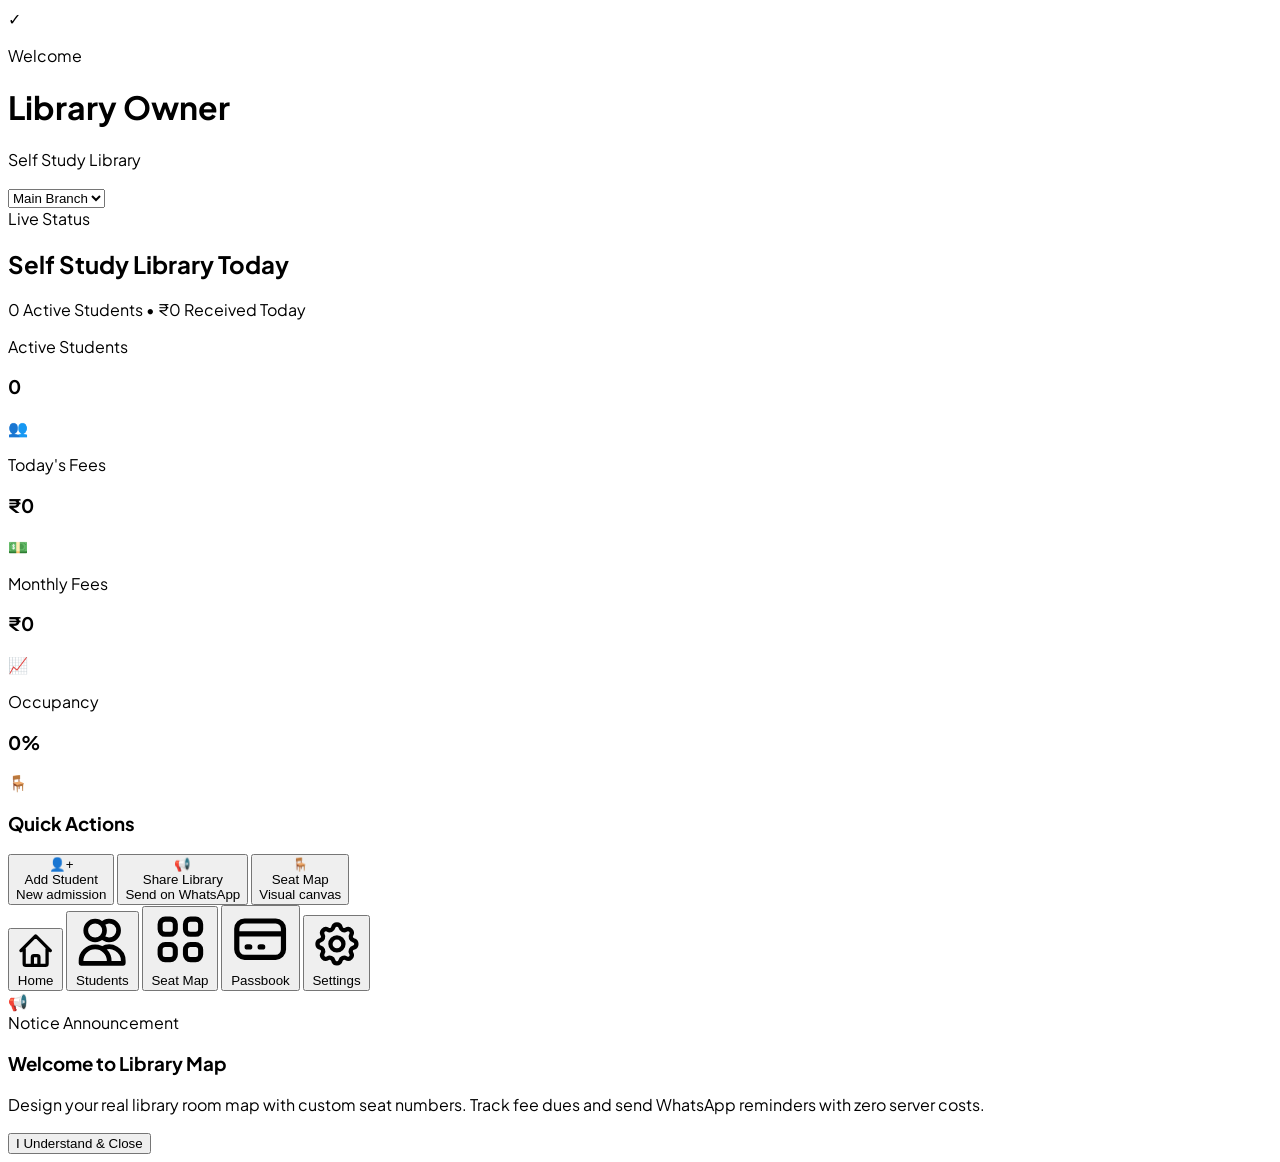
==== index.html @ bf0eb0e3 "Add files via upload" ====
<!DOCTYPE html>
<html lang="en">
<head>
  <meta charset="UTF-8">
  <meta name="viewport" content="width=device-width, initial-scale=1.0, viewport-fit=cover">
  <title>Library Map — Self Study Library &amp; Seat Management</title>
  <meta name="description" content="Study Library seat map, student admissions, fees passbook, and WhatsApp reminders.">
  <!-- Compiled Tailwind CSS (same classes as before, no CDN needed) -->
  <link rel="stylesheet" href="css/app.css">
  <!-- Google Fonts (cached by the service worker after the first online visit) -->
  <link rel="preconnect" href="https://fonts.googleapis.com">
  <link rel="preconnect" href="https://fonts.gstatic.com" crossorigin>
  <link href="https://fonts.googleapis.com/css2?family=Plus+Jakarta+Sans:wght@400;500;600;700;800;900&display=swap" rel="stylesheet">
  <style>
    body {
      font-family: 'Plus Jakarta Sans', -apple-system, BlinkMacSystemFont, sans-serif;
      -webkit-tap-highlight-color: transparent;
      user-select: none;
      touch-action: manipulation;
    }
    input, textarea { user-select: text; -webkit-user-select: text; }
    .no-scrollbar::-webkit-scrollbar { display: none; }
    .no-scrollbar { -ms-overflow-style: none; scrollbar-width: none; }
    @media print {
      body > *:not(#printable-passbook) { display: none !important; }
      #printable-passbook, #printable-passbook.hidden { display: block !important; }
    }
  </style>
  <link rel="manifest" href="manifest.json">
  <meta name="theme-color" content="#047857">
  <link rel="icon" type="image/png" href="icons/icon-192.png">
  <link rel="apple-touch-icon" href="icons/icon-192.png">
</head>
<body class="bg-slate-100 text-slate-900 antialiased min-h-screen">

  <!-- Main Mobile App Shell -->
  <div class="max-w-md mx-auto bg-slate-50 min-h-screen shadow-2xl flex flex-col relative pb-20">

    <!-- Toast Notification -->
    <div id="toast" class="fixed top-4 left-1/2 -translate-x-1/2 z-50 w-11/12 max-w-sm hidden transition-all">
      <div class="bg-slate-900 text-white px-4 py-3 rounded-2xl shadow-xl flex items-center gap-3 border border-slate-700">
        <span class="text-emerald-400 font-bold text-base">✓</span>
        <p id="toast-text" class="text-xs font-bold leading-tight"></p>
      </div>
    </div>

    <!-- App Header (Dynamic Owner Name, Branch Selector) -->
    <header class="sticky top-0 z-30 bg-slate-50/95 backdrop-blur-md px-4 pt-3 pb-2.5 border-b border-slate-200">
      <div class="flex items-center justify-between">
        <div>
          <span class="text-[10px] font-bold text-slate-400 uppercase tracking-wider" id="header-greeting">Welcome</span>
          <h1 class="text-xl font-black text-slate-900 leading-tight" id="header-owner-name">Library Owner</h1>
          <p class="text-[11px] font-semibold text-emerald-700" id="header-library-name">Study Library</p>
        </div>
        <div class="flex items-center gap-2">
          <!-- Branch Switcher -->
          <select id="branch-select" onchange="switchBranch(this.value)" class="text-xs font-bold text-slate-800 bg-white px-3 py-1.5 rounded-xl border border-slate-300 shadow-xs focus:outline-none">
          </select>
        </div>
      </div>
    </header>

    <!-- Main Dynamic Views Container -->
    <main id="app-content" class="flex-1 px-4 pt-3 space-y-4">
      <!-- Views injected: Home (with Analytics), Students, Seats (Interactive Room Canvas), Payments (Passbook), Settings -->
    </main>

    <!-- Bottom Navigation Bar (5 Tabs) -->
    <nav class="fixed bottom-0 left-0 right-0 z-40 bg-white/95 backdrop-blur-md border-t border-slate-200 px-2 py-1 shadow-lg">
      <div class="max-w-md mx-auto grid grid-cols-5 items-center text-center">
        <!-- Home -->
        <button onclick="navigateTab('home')" id="nav-home" class="nav-btn py-1.5 flex flex-col items-center text-emerald-700 font-bold">
          <svg class="w-5 h-5 mb-0.5" fill="none" stroke="currentColor" viewBox="0 0 24 24"><path stroke-linecap="round" stroke-linejoin="round" stroke-width="2" d="M3 12l2-2m0 0l7-7 7 7M5 10v10a1 1 0 001 1h3m10-11l2 2m-2-2v10a1 1 0 01-1 1h-3m-6 0a1 1 0 001-1v-4a1 1 0 011-1h2a1 1 0 011 1v4a1 1 0 001 1m-6 0h6"/></svg>
          <span class="text-[10px]">Home</span>
        </button>

        <!-- Students -->
        <button onclick="navigateTab('students')" id="nav-students" class="nav-btn py-1.5 flex flex-col items-center text-slate-500 font-medium">
          <svg class="w-5 h-5 mb-0.5" fill="none" stroke="currentColor" viewBox="0 0 24 24"><path stroke-linecap="round" stroke-linejoin="round" stroke-width="2" d="M12 4.354a4 4 0 110 5.292M15 21H3v-1a6 6 0 0112 0v1zm0 0h6v-1a6 6 0 00-9-5.197M13 7a4 4 0 11-8 0 4 4 0 018 0z"/></svg>
          <span class="text-[10px]">Students</span>
        </button>

        <!-- Seats Map -->
        <button onclick="navigateTab('seats')" id="nav-seats" class="nav-btn py-1.5 flex flex-col items-center text-slate-500 font-medium">
          <svg class="w-5 h-5 mb-0.5" fill="none" stroke="currentColor" viewBox="0 0 24 24"><path stroke-linecap="round" stroke-linejoin="round" stroke-width="2" d="M4 6a2 2 0 012-2h2a2 2 0 012 2v2a2 2 0 01-2 2H6a2 2 0 01-2-2V6zM14 6a2 2 0 012-2h2a2 2 0 012 2v2a2 2 0 01-2 2h-2a2 2 0 01-2-2V6zM4 16a2 2 0 012-2h2a2 2 0 012 2v2a2 2 0 01-2 2H6a2 2 0 01-2-2v-2zM14 16a2 2 0 012-2h2a2 2 0 012 2v2a2 2 0 01-2 2h-2a2 2 0 01-2-2v-2z"/></svg>
          <span class="text-[10px]">Seat Map</span>
        </button>

        <!-- Payments (Passbook) -->
        <button onclick="navigateTab('payments')" id="nav-payments" class="nav-btn py-1.5 flex flex-col items-center text-slate-500 font-medium">
          <svg class="w-5 h-5 mb-0.5" fill="none" stroke="currentColor" viewBox="0 0 24 24"><path stroke-linecap="round" stroke-linejoin="round" stroke-width="2" d="M3 10h18M7 15h1m4 0h1m-7 4h12a3 3 0 003-3V8a3 3 0 00-3-3H6a3 3 0 00-3 3v8a3 3 0 003 3z"/></svg>
          <span class="text-[10px]">Passbook</span>
        </button>

        <!-- Settings -->
        <button onclick="navigateTab('settings')" id="nav-settings" class="nav-btn py-1.5 flex flex-col items-center text-slate-500 font-medium">
          <svg class="w-5 h-5 mb-0.5" fill="none" stroke="currentColor" viewBox="0 0 24 24"><path stroke-linecap="round" stroke-linejoin="round" stroke-width="2" d="M10.325 4.317c.426-1.756 2.924-1.756 3.35 0a1.724 1.724 0 002.573 1.066c1.543-.94 3.31.826 2.37 2.37a1.724 1.724 0 001.065 2.572c1.756.426 1.756 2.924 0 3.35a1.724 1.724 0 00-1.066 2.573c.94 1.543-.826 3.31-2.37 2.37a1.724 1.724 0 00-2.572 1.065c-.426 1.756-2.924 1.756-3.35 0a1.724 1.724 0 00-2.573-1.066c-1.543.94-3.31-.826-2.37-2.37a1.724 1.724 0 00-1.065-2.572c-1.756-.426-1.756-2.924 0-3.35a1.724 1.724 0 001.066-2.573c-.94-1.543.826-3.31 2.37-2.37.996.608 2.296.07 2.572-1.065z"/><path stroke-linecap="round" stroke-linejoin="round" stroke-width="2" d="M15 12a3 3 0 11-6 0 3 3 0 016 0z"/></svg>
          <span class="text-[10px]">Settings</span>
        </button>
      </div>
    </nav>

    <!-- Modals Container -->
    <div id="modal-container"></div>
  </div>

  <!-- Hidden Print Container (passbook / receipt) -->
  <div id="printable-passbook" class="hidden p-6 bg-white"></div>

  <!-- Complete Javascript Application Engine -->
  <script>
    const STORAGE_KEY = 'library_map_data_v2';
    // Broadcast notice file. Only the admin (you) edits notice.json on GitHub; owners cannot edit it.
    const NOTICE_URL = 'notice.json';
    const NOTICE_SEEN_KEY = 'library_map_notice_seen';

    let currentTab = 'home';
    let seatShiftFilter = 'all';
    let isMapEditMode = false; // Map Edit vs Locked Map
    let activeDragSeat = null;
    let dragStartPos = null;
    let didMoveDrag = false;
    let paymentSortOrder = 'latest';
    let currentNoticeId = '';
    let lastReceipt = null;
    let lastCollect = { id: null, t: 0 };
    let storageWarned = false;
    let exitArmed = false;

    // ==========================================
    // Small helpers
    // ==========================================
    // Escape any user-entered text before it goes into HTML (prevents code injection)
    function esc(v) {
      return String(v == null ? '' : v)
        .replace(/&/g, '&amp;').replace(/</g, '&lt;').replace(/>/g, '&gt;')
        .replace(/"/g, '&quot;').replace(/'/g, '&#39;');
    }

    // Keep ids safe to use inside onclick="...('id')" handlers
    function cleanId(v, fallback) {
      const s = String(v == null ? '' : v).replace(/[^A-Za-z0-9_-]/g, '').slice(0, 60);
      return s || fallback;
    }

    function pad2(n) { return String(n).padStart(2, '0'); }
    function isDateStr(s) { return typeof s === 'string' && /^\d{4}-\d{2}-\d{2}$/.test(s); }
    function money(n) { return Number(n || 0).toLocaleString('en-IN'); }

    function getTodayString() {
      const d = new Date();
      return `${d.getFullYear()}-${pad2(d.getMonth() + 1)}-${pad2(d.getDate())}`;
    }

    // +1 month. Never overflows into the next month (31 Jan -> 28 Feb) and keeps the original day (anchorDay) for later months.
    function addOneMonth(dateStr, anchorDay) {
      if (!isDateStr(dateStr)) dateStr = getTodayString();
      const [y, m, d] = dateStr.split('-').map(Number);
      const day = anchorDay > 0 ? anchorDay : d;
      const lastDay = new Date(y, m + 1, 0).getDate(); // last day of the NEXT month (m is 1-based)
      const dt = new Date(y, m, Math.min(day, lastDay));
      return `${dt.getFullYear()}-${pad2(dt.getMonth() + 1)}-${pad2(dt.getDate())}`;
    }

    function getDaysRemaining(dueDateStr) {
      if (!isDateStr(dueDateStr)) return 0;
      const today = new Date(); today.setHours(0, 0, 0, 0);
      const [y, m, d] = dueDateStr.split('-').map(Number);
      const due = new Date(y, m - 1, d); due.setHours(0, 0, 0, 0);
      return Math.round((due.getTime() - today.getTime()) / (1000 * 60 * 60 * 24));
    }

    function getStudentStatus(student) {
      const days = getDaysRemaining(student.nextDueDate);
      if (days < 0) return 'overdue';
      if (days <= 3) return 'due_soon';
      return 'paid';
    }

    // 10-digit Indian mobile number or null (accepts +91, 91, 0 prefixes and spaces)
    function normalizePhone(p) {
      let d = String(p || '').replace(/\D/g, '');
      if (d.length === 12 && d.startsWith('91')) d = d.slice(2);
      else if (d.length === 11 && d.startsWith('0')) d = d.slice(1);
      return d.length === 10 ? d : null;
    }

    // Number format for wa.me links
    function waPhone(p) {
      const n = normalizePhone(p);
      if (n) return '91' + n;
      return String(p || '').replace(/\D/g, '');
    }

    function waLink(phone, msg) {
      const ph = waPhone(phone);
      return `https://wa.me/${ph}?text=${encodeURIComponent(msg)}`;
    }

    const DEFAULT_SHIFTS = [
      { id: 'full_day', name: 'Full Day (24 Hr)', startTime: '06:00 AM', endTime: '06:00 AM', defaultFee: 1200 },
      { id: 'morning', name: 'Morning Shift', startTime: '06:00 AM', endTime: '02:00 PM', defaultFee: 800 },
      { id: 'afternoon', name: 'Afternoon Shift', startTime: '02:00 PM', endTime: '06:00 PM', defaultFee: 600 },
      { id: 'evening', name: 'Evening Shift', startTime: '06:00 PM', endTime: '11:00 PM', defaultFee: 750 },
      { id: 'night', name: 'Night Shift', startTime: '11:00 PM', endTime: '06:00 AM', defaultFee: 900 }
    ];

    function shiftKnown(shiftId) {
      return (state.shifts || []).some(s => s.id === shiftId);
    }

    function getShiftDisplayText(shiftId) {
      const found = (state.shifts || []).find(s => s.id === shiftId);
      if (!found) return '(Deleted shift)';
      return `${found.name} (${found.startTime} - ${found.endTime})`;
    }

    function getShiftShortText(shiftId) {
      const found = (state.shifts || []).find(s => s.id === shiftId);
      if (!found) return '(Deleted shift)';
      return found.name;
    }

    // ==========================================
    // Seats data
    // ==========================================
    function generateSeats(branchId, total) {
      const list = [];
      const rows = Math.ceil(total / 6);
      const step = rows > 1 ? Math.min(19, 70 / (rows - 1)) : 0;
      for (let i = 1; i <= total; i++) {
        const r = Math.floor((i - 1) / 6), c = (i - 1) % 6;
        list.push({
          id: `seat_${branchId}_${i}`,
          branchId,
          seatNumber: i,
          label: `S-${i < 10 ? '0' + i : i}`,
          x: Math.round(12 + c * 15.5),
          y: Math.round(18 + r * step),
          isAisle: false
        });
      }
      return list;
    }

    // Seats of a branch. Auto-generated only once per branch (so "Clear All" really stays cleared).
    function getBranchSeats(branchId) {
      if (!state.seats) state.seats = [];
      const branch = state.branches.find(b => b.id === branchId) || state.branches[0];
      let list = state.seats.filter(s => s.branchId === branchId);
      if (!list.length && !branch.seatsInit) {
        list = generateSeats(branchId, branch.totalSeats || 24);
        state.seats = [...state.seats, ...list];
        branch.seatsInit = true;
        saveData();
      } else if (!branch.seatsInit) {
        branch.seatsInit = true;
      }
      list.forEach((s, i) => {
        if (typeof s.x !== 'number' || typeof s.y !== 'number') {
          s.x = Math.round(12 + (i % 6) * 15.5);
          s.y = Math.min(88, Math.round(18 + Math.floor(i / 6) * 19));
        }
      });
      return list;
    }

    // Real label written on the desk (e.g. A12) for a seat number
    function lab(branchId, n) {
      const s = (state.seats || []).find(x => x.branchId === branchId && x.seatNumber === n);
      return (s && s.label) || 'S-' + n;
    }

    function uniqueLabel(list, base) {
      let label = base, k = 2;
      const taken = () => list.some(s => (s.label || '').toLowerCase() === label.toLowerCase());
      while (taken()) { label = `${base}-${k++}`; }
      return label;
    }

    function activeStudents(branchId) {
      return state.students.filter(s => s.branchId === branchId && s.status === 'active');
    }

    function occupiedCount(branchId, seats) {
      const set = new Set(activeStudents(branchId).map(s => s.seatNumber));
      return seats.filter(x => set.has(x.seatNumber)).length;
    }

    // Students sitting on a seat (respects the shift filter on the Seat Map)
    function studentsOnSeat(branchId, seatNumber) {
      return state.students.filter(s =>
        s.branchId === branchId && s.status === 'active' && s.seatNumber === seatNumber &&
        (seatShiftFilter === 'all' || s.shift === seatShiftFilter || s.shift === 'full_day'));
    }

    // ==========================================
    // Data: initial state, clean-up and storage
    // ==========================================
    function getInitialData() {
      const branchId = 'branch_1';
      return {
        profile: {
          name: 'Library Owner',
          phone: '',
          email: '',
          libraryName: 'Self Study Library',
          address: '',
          upiId: ''
        },
        branches: [
          { id: branchId, name: 'Main Branch', totalSeats: 24, gridCols: 6, seatsInit: true }
        ],
        activeBranchId: branchId,
        shifts: DEFAULT_SHIFTS.map(s => ({ ...s })),
        seats: generateSeats(branchId, 24),
        students: [],
        payments: []
      };
    }

    // Makes any data (old versions, restored backups) safe and complete
    function normalizeState(d) {
      if (!d || typeof d !== 'object') d = getInitialData();
      const today = getTodayString();
      const rnd = () => Math.random().toString(36).slice(2, 7);

      const p = d.profile && typeof d.profile === 'object' ? d.profile : {};
      const profile = {
        name: String(p.name || 'Library Owner').slice(0, 80),
        phone: String(p.phone || '').slice(0, 20),
        email: String(p.email || '').slice(0, 80),
        libraryName: String(p.libraryName || 'Self Study Library').slice(0, 80),
        address: String(p.address || '').slice(0, 160),
        upiId: String(p.upiId || '').slice(0, 60)
      };

      const branchIds = new Set();
      let branches = (Array.isArray(d.branches) ? d.branches : [])
        .filter(b => b && typeof b === 'object')
        .map((b, i) => {
          let id = cleanId(b.id, 'branch_' + (i + 1));
          while (branchIds.has(id)) id = id + '_' + rnd();
          branchIds.add(id);
          return {
            id,
            name: String(b.name || 'Branch ' + (i + 1)).slice(0, 60),
            totalSeats: Math.max(0, parseInt(b.totalSeats, 10) || 0),
            gridCols: 6,
            seatsInit: !!b.seatsInit
          };
        });
      if (!branches.length) {
        branches = [{ id: 'branch_1', name: 'Main Branch', totalSeats: 24, gridCols: 6, seatsInit: false }];
        branchIds.add('branch_1');
      }

      const shiftIds = new Set();
      let shifts = (Array.isArray(d.shifts) && d.shifts.length ? d.shifts : DEFAULT_SHIFTS)
        .filter(s => s && typeof s === 'object')
        .map((s, i) => {
          let id = cleanId(s.id, 'shift_' + i);
          while (shiftIds.has(id)) id = id + '_' + rnd();
          shiftIds.add(id);
          const fee = Number(s.defaultFee);
          return {
            id,
            name: String(s.name || 'Shift').slice(0, 40),
            startTime: String(s.startTime || '').slice(0, 12),
            endTime: String(s.endTime || '').slice(0, 12),
            defaultFee: isFinite(fee) && fee >= 0 ? Math.round(fee) : 800
          };
        });
      if (!shifts.length) shifts = DEFAULT_SHIFTS.map(s => ({ ...s }));

      const seatKeys = new Set();
      const seats = (Array.isArray(d.seats) ? d.seats : [])
        .filter(s => s && typeof s === 'object')
        .map(s => {
          const bid = cleanId(s.branchId, '');
          const n = parseInt(s.seatNumber, 10);
          const out = {
            id: cleanId(s.id, `seat_${bid}_${n}`),
            branchId: bid,
            seatNumber: n,
            label: String(s.label || 'S-' + n).slice(0, 20),
            isAisle: false
          };
          if (isFinite(Number(s.x)) && isFinite(Number(s.y)) && s.x !== null && s.y !== null) {
            out.x = Number(s.x); out.y = Number(s.y);
          }
          return out;
        })
        .filter(s => branchIds.has(s.branchId) && isFinite(s.seatNumber))
        .filter(s => {
          const k = s.branchId + '#' + s.seatNumber;
          if (seatKeys.has(k)) return false;
          seatKeys.add(k);
          return true;
        });

      const studentIds = new Set();
      const students = (Array.isArray(d.students) ? d.students : [])
        .filter(s => s && typeof s === 'object')
        .map((s, i) => {
          let id = cleanId(s.id, 's_' + i + '_' + rnd());
          while (studentIds.has(id)) id = id + '_' + rnd();
          studentIds.add(id);
          const bid = cleanId(s.branchId, '');
          const due = isDateStr(s.nextDueDate) ? s.nextDueDate : today;
          const anchor = parseInt(s.anchorDay, 10);
          const fee = Number(s.monthlyFee);
          const out = {
            id,
            branchId: branchIds.has(bid) ? bid : branches[0].id,
            seatNumber: parseInt(s.seatNumber, 10),
            name: String(s.name || 'Student').slice(0, 80),
            phone: String(s.phone || '').replace(/\D/g, '').slice(0, 15),
            shift: cleanId(s.shift, 'full_day'),
            monthlyFee: isFinite(fee) && fee >= 0 ? Math.round(fee) : 0,
            admissionDate: isDateStr(s.admissionDate) ? s.admissionDate : today,
            nextDueDate: due,
            anchorDay: anchor >= 1 && anchor <= 31 ? anchor : parseInt(due.slice(8, 10), 10),
            status: s.status === 'inactive' ? 'inactive' : 'active'
          };
          if (isDateStr(s.lastPaymentDate)) out.lastPaymentDate = s.lastPaymentDate;
          if (isDateStr(s.vacatedDate)) out.vacatedDate = s.vacatedDate;
          return out;
        })
        .filter(s => isFinite(s.seatNumber));

      const payIds = new Set();
      const payments = (Array.isArray(d.payments) ? d.payments : [])
        .filter(p => p && typeof p === 'object')
        .map((p, i) => {
          let id = cleanId(p.id, 'pay_' + i + '_' + rnd());
          while (payIds.has(id)) id = id + '_' + rnd();
          payIds.add(id);
          const bid = cleanId(p.branchId, '');
          const amt = Number(p.amount);
          return {
            id,
            invoiceNumber: String(p.invoiceNumber || ('INV-' + (i + 1))).slice(0, 30),
            branchId: branchIds.has(bid) ? bid : branches[0].id,
            studentId: cleanId(p.studentId, ''),
            studentName: String(p.studentName || 'Student').slice(0, 80),
            seatNumber: parseInt(p.seatNumber, 10) || 0,
            shift: cleanId(p.shift, 'full_day'),
            amount: isFinite(amt) ? Math.round(amt) : 0,
            paymentDate: isDateStr(p.paymentDate) ? p.paymentDate : today,
            paymentMode: String(p.paymentMode || 'cash').slice(0, 12)
          };
        });

      const activeId = cleanId(d.activeBranchId, '');
      return {
        profile,
        branches,
        activeBranchId: branchIds.has(activeId) ? activeId : branches[0].id,
        shifts,
        seats,
        students,
        payments
      };
    }

    function loadData() {
      let raw = null;
      try { raw = localStorage.getItem(STORAGE_KEY); } catch (e) { /* storage blocked */ }
      if (!raw) return normalizeState(getInitialData());
      try {
        return normalizeState(JSON.parse(raw));
      } catch (e) {
        // Damaged data: keep a copy instead of silently overwriting it
        try { localStorage.setItem(STORAGE_KEY + '_damaged_' + Date.now(), raw); } catch (_) { }
        return normalizeState(getInitialData());
      }
    }

    let state = loadData();

    function saveData() {
      try {
        localStorage.setItem(STORAGE_KEY, JSON.stringify(state));
      } catch (e) {
        if (!storageWarned) {
          storageWarned = true;
          alert('Could not save data on this phone (storage full or blocked). Please download a backup from Settings.');
        }
      }
      updateHeader();
    }

    function showToast(msg) {
      const toast = document.getElementById('toast');
      document.getElementById('toast-text').innerText = msg;
      toast.classList.remove('hidden');
      clearTimeout(showToast._t);
      showToast._t = setTimeout(() => toast.classList.add('hidden'), 2800);
    }

    function getActiveBranch() {
      return state.branches.find(b => b.id === state.activeBranchId) || state.branches[0];
    }

    function updateHeader() {
      const activeBranch = getActiveBranch();
      document.getElementById('header-owner-name').innerText = state.profile.name || 'Library Owner';
      document.getElementById('header-library-name').innerText = state.profile.libraryName || 'Self Study Library';

      const branchSelect = document.getElementById('branch-select');
      branchSelect.innerHTML = state.branches.map(b => `<option value="${esc(b.id)}" ${b.id === activeBranch.id ? 'selected' : ''}>${esc(b.name)}</option>`).join('');
    }

    function switchBranch(branchId) {
      state.activeBranchId = branchId;
      saveData();
      renderCurrentTab();
    }

    function navigateTab(tab) {
      currentTab = tab;
      document.querySelectorAll('.nav-btn').forEach(btn => {
        btn.classList.remove('text-emerald-700', 'font-bold');
        btn.classList.add('text-slate-500', 'font-medium');
      });
      const activeBtn = document.getElementById(`nav-${tab}`);
      if (activeBtn) {
        activeBtn.classList.remove('text-slate-500', 'font-medium');
        activeBtn.classList.add('text-emerald-700', 'font-bold');
      }
      renderCurrentTab();
    }

    function closeModal() {
      document.getElementById('modal-container').innerHTML = '';
    }

    function isModalOpen() {
      return document.getElementById('modal-container').innerHTML.trim() !== '';
    }

    // STRICT SEAT CONFLICT VALIDATOR (Prevents 2 students on same seat and shift)
    function validateSeatAvailability(branchId, seatNumber, shift, studentIdToIgnore = null) {
      const existing = state.students.filter(s =>
        s.branchId === branchId &&
        s.status === 'active' &&
        s.seatNumber === seatNumber &&
        s.id !== studentIdToIgnore
      );

      if (existing.length === 0) return { available: true };

      const label = lab(branchId, seatNumber);

      // If existing student has Full Day, no other student can occupy this seat
      const hasFullDay = existing.some(s => s.shift === 'full_day');
      if (hasFullDay) {
        const occ = existing.find(s => s.shift === 'full_day');
        return { available: false, message: `${label} is already occupied by ${occ.name} for Full Day.` };
      }

      // If requested shift is Full Day, but seat already has a student in any shift
      if (shift === 'full_day') {
        return { available: false, message: `${label} already has shift students. Full Day is not available.` };
      }

      // If requested shift is already occupied
      const sameShift = existing.find(s => s.shift === shift);
      if (sameShift) {
        return { available: false, message: `${label} is already occupied in ${getShiftShortText(shift)} by ${sameShift.name}.` };
      }

      return { available: true };
    }

    // Unique receipt number (INV-YYYYMM-001, 002 ... never repeats)
    function nextInvoiceNumber() {
      const d = new Date();
      const prefix = `INV-${d.getFullYear()}${pad2(d.getMonth() + 1)}-`;
      let max = 0;
      state.payments.forEach(p => {
        if (typeof p.invoiceNumber === 'string' && p.invoiceNumber.startsWith(prefix)) {
          const n = parseInt(p.invoiceNumber.slice(prefix.length), 10);
          if (n > max) max = n;
        }
      });
      return prefix + String(max + 1).padStart(3, '0');
    }

    // FEES RECEIVED ACTION (+1 Month Extension)
    function collectFee(studentId) {
      const student = state.students.find(s => s.id === studentId);
      if (!student || student.status !== 'active') return;

      // Protect against accidental double taps
      const now = Date.now();
      if (lastCollect.id === studentId && now - lastCollect.t < 2000) return;
      lastCollect = { id: studentId, t: now };

      const today = getTodayString();
      const anchor = student.anchorDay || parseInt(String(student.nextDueDate || today).slice(8, 10), 10);
      const newDueDate = addOneMonth(student.nextDueDate || today, anchor);
      student.lastPaymentDate = today;
      student.nextDueDate = newDueDate;

      const payment = {
        id: `pay_${Date.now()}`,
        invoiceNumber: nextInvoiceNumber(),
        branchId: student.branchId,
        studentId: student.id,
        studentName: student.name,
        seatNumber: student.seatNumber,
        shift: student.shift,
        amount: student.monthlyFee,
        paymentDate: today,
        paymentMode: 'cash'
      };
      state.payments.unshift(payment);
      saveData();

      closeModal();
      showToast(`₹${student.monthlyFee} fee received. Due extended to ${newDueDate}`);
      openReceiptModal(payment, student);
      renderCurrentTab();
    }

    function getWhatsAppReminderLink(student) {
      const days = getDaysRemaining(student.nextDueDate);
      const sl = lab(student.branchId, student.seatNumber);
      const sh = getShiftShortText(student.shift);
      const lib = state.profile.libraryName;
      const upi = state.profile.upiId ? ` Pay via UPI: ${state.profile.upiId}.` : '';
      let msg = '';
      if (days < 0) {
        msg = `Dear ${student.name}, your monthly library fee of ₹${student.monthlyFee} for ${sl} (${sh}) is overdue by ${Math.abs(days)} days (Due: ${student.nextDueDate}). Please pay to avoid cancellation.${upi} — ${lib}`;
      } else if (days <= 3) {
        msg = `Dear ${student.name}, reminder: your monthly library fee of ₹${student.monthlyFee} for ${sl} (${sh}) is due in ${days} days (${student.nextDueDate}).${upi} — ${lib}`;
      } else {
        msg = `Dear ${student.name}, your library seat ${sl} is active. Next due date is ${student.nextDueDate}. — ${lib}`;
      }
      return waLink(student.phone, msg);
    }

    function openReceiptModal(payment, student) {
      lastReceipt = { payment, student };
      const container = document.getElementById('modal-container');
      const deskDisplay = `Desk ${lab(payment.branchId, payment.seatNumber)}`;
      const fullPhone = student ? student.phone : '';

      const waReceiptMsg = `*FEE PAYMENT RECEIPT*\n` +
        `Library: ${state.profile.libraryName}\n` +
        `Receipt No: ${payment.invoiceNumber}\n` +
        `Student: ${payment.studentName}\n` +
        `Seat: ${deskDisplay} (${getShiftShortText(payment.shift)})\n` +
        `Amount Paid: ₹${payment.amount}\n` +
        `Payment Date: ${payment.paymentDate}\n` +
        `Next Due Date: ${student ? student.nextDueDate : 'Updated'}\n\n` +
        `Thank you for studying with us!`;

      const waReceiptUrl = waLink(fullPhone, waReceiptMsg);

      container.innerHTML = `
        <div class="fixed inset-0 z-50 flex items-center justify-center bg-black/60 p-4">
          <div class="w-full max-w-sm bg-white rounded-3xl p-5 space-y-3 text-center">
            <span class="text-3xl">🧾</span>
            <h3 class="text-base font-black text-slate-900">Payment Recorded</h3>
            <div class="bg-emerald-50 text-emerald-900 p-3 rounded-2xl border border-emerald-200">
              <span class="text-2xl font-black">₹${esc(payment.amount)}</span>
              <p class="text-[11px] font-semibold text-emerald-700">Fee Received Successfully</p>
            </div>
            <div class="bg-slate-50 p-3 rounded-2xl border text-xs text-left space-y-1">
              <div>Student: <strong>${esc(payment.studentName)}</strong></div>
              <div>Desk &amp; Shift: <strong>${esc(deskDisplay)} (${esc(getShiftShortText(payment.shift))})</strong></div>
              <div>Receipt No: <strong>${esc(payment.invoiceNumber)}</strong></div>
              <div>Date: <strong>${esc(payment.paymentDate)}</strong></div>
            </div>
            ${fullPhone ? `
              <a href="${esc(waReceiptUrl)}" target="_blank" class="w-full py-2.5 bg-emerald-600 text-white font-bold text-xs rounded-xl flex items-center justify-center gap-1.5 shadow-xs">
                <span>Send Receipt on WhatsApp</span>
              </a>
            ` : ''}
            <button onclick="printReceipt()" class="w-full py-2 bg-slate-100 font-bold text-xs rounded-xl">Print / Save PDF</button>
            <button onclick="closeModal()" class="w-full py-2 bg-slate-900 text-white font-bold text-xs rounded-xl">Close</button>
          </div>
        </div>
      `;
    }

    // Prints the receipt itself (the old button printed an empty page)
    function printReceipt() {
      if (!lastReceipt) return;
      const p = lastReceipt.payment;
      const s = lastReceipt.student;
      const printable = document.getElementById('printable-passbook');
      printable.innerHTML = `
        <div style="font-family: sans-serif; padding: 20px; max-width: 420px;">
          <h2 style="margin: 0; font-size: 20px;">${esc(state.profile.libraryName || 'Library')}</h2>
          <p style="margin: 2px 0 12px 0; font-size: 12px; color: #666;">${esc(state.profile.address || '')}${state.profile.phone ? ' • ' + esc(state.profile.phone) : ''}</p>
          <hr />
          <h3 style="margin: 12px 0 8px 0; font-size: 16px;">FEE PAYMENT RECEIPT</h3>
          <table style="width: 100%; font-size: 13px; border-collapse: collapse;">
            <tr><td style="padding: 5px 0; color: #555;">Receipt No</td><td style="text-align: right; font-weight: bold;">${esc(p.invoiceNumber)}</td></tr>
            <tr><td style="padding: 5px 0; color: #555;">Date</td><td style="text-align: right; font-weight: bold;">${esc(p.paymentDate)}</td></tr>
            <tr><td style="padding: 5px 0; color: #555;">Student</td><td style="text-align: right; font-weight: bold;">${esc(p.studentName)}</td></tr>
            <tr><td style="padding: 5px 0; color: #555;">Desk</td><td style="text-align: right; font-weight: bold;">${esc(lab(p.branchId, p.seatNumber))} (${esc(getShiftShortText(p.shift))})</td></tr>
            <tr><td style="padding: 5px 0; color: #555;">Payment Mode</td><td style="text-align: right; font-weight: bold;">${esc(p.paymentMode)}</td></tr>
            ${s ? `<tr><td style="padding: 5px 0; color: #555;">Next Due Date</td><td style="text-align: right; font-weight: bold;">${esc(s.nextDueDate)}</td></tr>` : ''}
            <tr><td style="padding: 10px 0; font-size: 15px;">Amount Paid</td><td style="text-align: right; font-weight: bold; font-size: 18px; color: #047857;">₹${esc(p.amount)}</td></tr>
          </table>
          <p style="margin-top: 16px; font-size: 12px; color: #666;">Thank you for studying with us!</p>
        </div>
      `;
      window.print();
    }

    // TAB 1: HOME VIEW (Dashboard + Analytics Merged)
    function renderHomeView() {
      const branch = getActiveBranch();
      const branchStudents = activeStudents(branch.id);
      const bSeats = getBranchSeats(branch.id);
      const totalDesks = bSeats.length;
      const occupiedSeatNumbers = occupiedCount(branch.id, bSeats);
      const occupancyPct = totalDesks > 0 ? Math.round((occupiedSeatNumbers / totalDesks) * 100) : 0;

      const todayStr = getTodayString();
      const todayIncome = state.payments
        .filter(p => p.branchId === branch.id && p.paymentDate === todayStr)
        .reduce((sum, p) => sum + p.amount, 0);

      const thisMonth = todayStr.substring(0, 7);
      const monthIncome = state.payments
        .filter(p => p.branchId === branch.id && (p.paymentDate || '').startsWith(thisMonth))
        .reduce((sum, p) => sum + p.amount, 0);

      const duesList = branchStudents
        .filter(s => getDaysRemaining(s.nextDueDate) <= 3)
        .sort((a, b) => getDaysRemaining(a.nextDueDate) - getDaysRemaining(b.nextDueDate));

      return `
        <!-- Live Status Hero Banner -->
        <div class="bg-gradient-to-br from-indigo-900 via-indigo-800 to-emerald-800 text-white rounded-3xl p-5 shadow-lg relative overflow-hidden space-y-2">
          <div class="flex items-center gap-2">
            <span class="w-2 h-2 rounded-full bg-emerald-400 animate-pulse"></span>
            <span class="text-[10px] font-black uppercase tracking-wider text-emerald-300">Live Status</span>
          </div>
          <h2 class="text-2xl font-black tracking-tight">${esc(state.profile.libraryName)} Today</h2>
          <div class="flex items-center gap-3 text-xs text-indigo-100 font-semibold">
            <span>${branchStudents.length} Active Students</span>
            <span>•</span>
            <span class="text-emerald-300 font-bold">₹${money(todayIncome)} Received Today</span>
          </div>
        </div>

        <!-- Metric Grid -->
        <div class="grid grid-cols-2 gap-2.5">
          <div class="bg-white rounded-2xl p-3.5 border border-slate-200/80 shadow-xs flex items-center justify-between">
            <div>
              <p class="text-[10px] font-bold text-slate-400 uppercase tracking-wider">Active Students</p>
              <h3 class="text-2xl font-black text-slate-900">${branchStudents.length}</h3>
            </div>
            <div class="w-10 h-10 rounded-2xl bg-emerald-50 text-emerald-700 flex items-center justify-center text-lg">👥</div>
          </div>

          <div class="bg-white rounded-2xl p-3.5 border border-slate-200/80 shadow-xs flex items-center justify-between">
            <div>
              <p class="text-[10px] font-bold text-slate-400 uppercase tracking-wider">Today's Fees</p>
              <h3 class="text-2xl font-black text-emerald-700">₹${money(todayIncome)}</h3>
            </div>
            <div class="w-10 h-10 rounded-2xl bg-emerald-50 text-emerald-700 flex items-center justify-center text-lg">💵</div>
          </div>

          <div class="bg-white rounded-2xl p-3.5 border border-slate-200/80 shadow-xs flex items-center justify-between">
            <div>
              <p class="text-[10px] font-bold text-slate-400 uppercase tracking-wider">Monthly Fees</p>
              <h3 class="text-2xl font-black text-indigo-700">₹${money(monthIncome)}</h3>
            </div>
            <div class="w-10 h-10 rounded-2xl bg-indigo-50 text-indigo-700 flex items-center justify-center text-lg">📈</div>
          </div>

          <div class="bg-white rounded-2xl p-3.5 border border-slate-200/80 shadow-xs flex items-center justify-between">
            <div>
              <p class="text-[10px] font-bold text-slate-400 uppercase tracking-wider">Occupancy</p>
              <h3 class="text-2xl font-black text-slate-900">${occupancyPct}%</h3>
            </div>
            <div class="w-10 h-10 rounded-2xl bg-amber-50 text-amber-700 flex items-center justify-center text-lg">🪑</div>
          </div>
        </div>

        <!-- Quick Actions -->
        <div>
          <h3 class="text-xs font-bold text-slate-400 uppercase tracking-wider mb-2 px-1">Quick Actions</h3>
          <div class="grid grid-cols-3 gap-2">
            <!-- Add Student -->
            <button onclick="openAdmissionModal()" class="h-24 rounded-2xl bg-gradient-to-br from-emerald-600 to-teal-700 text-white p-3 text-left flex flex-col justify-between shadow-xs active:scale-95 transition-transform">
              <span class="text-lg">👤+</span>
              <div>
                <div class="text-xs font-bold leading-tight">Add Student</div>
                <div class="text-[9px] text-emerald-100">New admission</div>
              </div>
            </button>

            <!-- Share Library on WhatsApp -->
            <button onclick="openShareLibraryModal()" class="h-24 rounded-2xl bg-gradient-to-br from-teal-600 to-emerald-700 text-white p-3 text-left flex flex-col justify-between shadow-xs active:scale-95 transition-transform">
              <span class="text-lg">📢</span>
              <div>
                <div class="text-xs font-bold leading-tight">Share Library</div>
                <div class="text-[9px] text-teal-100">Send on WhatsApp</div>
              </div>
            </button>

            <!-- Seat Map -->
            <button onclick="navigateTab('seats')" class="h-24 rounded-2xl bg-gradient-to-br from-blue-600 to-indigo-700 text-white p-3 text-left flex flex-col justify-between shadow-xs active:scale-95 transition-transform">
              <span class="text-lg">🪑</span>
              <div>
                <div class="text-xs font-bold leading-tight">Seat Map</div>
                <div class="text-[9px] text-blue-100">Visual canvas</div>
              </div>
            </button>
          </div>
        </div>

        <!-- Attention Needed: Dues Pending List -->
        ${duesList.length > 0 ? `
          <div class="space-y-2">
            <div class="flex items-center justify-between px-1">
              <h3 class="text-sm font-bold text-slate-800 flex items-center gap-2">
                <span>Fee Dues Pending (${duesList.length})</span>
              </h3>
            </div>
            <div class="space-y-2">
              ${duesList.map(s => {
                const days = getDaysRemaining(s.nextDueDate);
                const isOver = days < 0;
                return `
                  <div class="${isOver ? 'bg-rose-50/20' : 'bg-amber-50/20'} rounded-2xl p-3 border ${isOver ? 'border-rose-200' : 'border-amber-200'} flex items-center justify-between">
                    <div class="flex items-center gap-3">
                      <div class="w-9 h-9 rounded-xl ${isOver ? 'bg-rose-100 text-rose-700' : 'bg-amber-100 text-amber-800'} font-black text-xs flex items-center justify-center">
                        ${esc(lab(branch.id, s.seatNumber))}
                      </div>
                      <div>
                        <div class="text-xs font-bold text-slate-900">${esc(s.name)}</div>
                        <div class="text-[10px] text-slate-500 font-medium">₹${esc(s.monthlyFee)} • <strong class="${isOver ? 'text-rose-600' : 'text-amber-600'}">${isOver ? Math.abs(days) + 'd overdue' : 'Due in ' + days + 'd'}</strong></div>
                      </div>
                    </div>
                    <div class="flex items-center gap-1.5">
                      <a href="${esc(getWhatsAppReminderLink(s))}" target="_blank" class="p-2 rounded-xl bg-emerald-50 text-emerald-700 text-xs">💬</a>
                      <button onclick="collectFee('${s.id}')" class="px-2.5 py-1.5 rounded-xl bg-emerald-600 text-white text-xs font-bold shadow-xs">Fees Received</button>
                    </div>
                  </div>
                `;
              }).join('')}
            </div>
          </div>
        ` : ''}
      `;
    }

    // SHARE MY LIBRARY MODAL (With Checkboxes)
    function openShareLibraryModal() {
      const branch = getActiveBranch();
      const bSeats = getBranchSeats(branch.id);
      const vacant = Math.max(0, bSeats.length - occupiedCount(branch.id, bSeats));

      const container = document.getElementById('modal-container');
      container.innerHTML = `
        <div class="fixed inset-0 z-50 flex items-end sm:items-center justify-center bg-black/60 p-4">
          <div class="w-full max-w-sm bg-white rounded-3xl p-5 space-y-4">
            <div class="flex justify-between items-center border-b pb-2">
              <h3 class="text-base font-black text-slate-900">Share Library on WhatsApp</h3>
              <button onclick="closeModal()" class="text-slate-400 font-bold text-lg">✕</button>
            </div>

            <p class="text-xs text-slate-500">Select what details you want to include in your message:</p>

            <div class="space-y-2 text-xs">
              <label class="flex items-center gap-2 p-2 bg-slate-50 rounded-xl cursor-pointer">
                <input type="checkbox" id="sh-name" checked class="w-4 h-4 text-emerald-600 rounded">
                <span class="font-bold text-slate-800">Library Name: ${esc(state.profile.libraryName)}</span>
              </label>

              <label class="flex items-center gap-2 p-2 bg-slate-50 rounded-xl cursor-pointer">
                <input type="checkbox" id="sh-seats" checked class="w-4 h-4 text-emerald-600 rounded">
                <span class="font-bold text-slate-800">Available Seats: ${vacant} Vacant Desks</span>
              </label>

              <label class="flex items-center gap-2 p-2 bg-slate-50 rounded-xl cursor-pointer">
                <input type="checkbox" id="sh-amenities" checked class="w-4 h-4 text-emerald-600 rounded">
                <span class="font-bold text-slate-800">Amenities: AC, 5G WiFi, RO Cold Water, Ergonomic Chairs</span>
              </label>

              <label class="flex items-center gap-2 p-2 bg-slate-50 rounded-xl cursor-pointer">
                <input type="checkbox" id="sh-address" checked class="w-4 h-4 text-emerald-600 rounded">
                <span class="font-bold text-slate-800">Address: ${esc(state.profile.address || 'Near Main Market')}</span>
              </label>

              <label class="flex items-center gap-2 p-2 bg-slate-50 rounded-xl cursor-pointer">
                <input type="checkbox" id="sh-phone" checked class="w-4 h-4 text-emerald-600 rounded">
                <span class="font-bold text-slate-800">Contact Number: ${esc(state.profile.phone)}</span>
              </label>
            </div>

            <button onclick="sendLibraryShareWhatsApp()" class="w-full py-3 bg-emerald-600 hover:bg-emerald-700 text-white rounded-2xl font-bold text-xs flex items-center justify-center gap-2 shadow-md">
              <span>Send Message on WhatsApp</span>
            </button>
          </div>
        </div>
      `;
    }

    function sendLibraryShareWhatsApp() {
      const branch = getActiveBranch();
      const bSeats = getBranchSeats(branch.id);
      const vacant = Math.max(0, bSeats.length - occupiedCount(branch.id, bSeats));

      let msg = `*📚 ${state.profile.libraryName || 'Self Study Library'}* 📚\n\n`;

      if (document.getElementById('sh-seats').checked) {
        msg += `🟢 *Seats Update:* ${vacant} Vacant Desks Available Now!\n\n`;
      }
      if (document.getElementById('sh-amenities').checked) {
        msg += `✨ *Facilities Provided:*\n• Air Conditioned (AC) Silent Study Hall\n• High-Speed 5G WiFi & Personal Power Sockets\n• Comfortable Ergonomic Study Chairs\n• RO Cold Water & Clean Washrooms\n• 24x7 CCTV Security & Biometric Access\n\n`;
      }
      if (document.getElementById('sh-address').checked) {
        msg += `📍 *Location:* ${state.profile.address || 'Main Road'}\n`;
      }
      if (document.getElementById('sh-phone').checked && state.profile.phone) {
        msg += `📞 *Call / WhatsApp for Booking:* ${state.profile.phone}\n`;
      }

      msg += `\nReserve your peaceful study space today!`;

      const url = `https://wa.me/?text=${encodeURIComponent(msg)}`;
      window.open(url, '_blank');
      closeModal();
    }

    // ==========================================
    // TAB 3: SEAT MAP (Interactive Room Floor Canvas)
    // ==========================================
    const clampX = v => Math.max(6, Math.min(94, Math.round(v)));
    const clampY = v => Math.max(8, Math.min(92, Math.round(v)));

    function renderSeatsView() {
      const branch = getActiveBranch();
      const bSeats = getBranchSeats(branch.id);
      const shifts = state.shifts;
      const rank = { overdue: 3, due_soon: 2, paid: 1 };

      return `
        <!-- Top Toolbar -->
        <div class="flex items-center justify-between px-1">
          <div>
            <h2 class="text-xl font-black text-slate-900 tracking-tight">Room Seat Map</h2>
            <p class="text-xs text-slate-500 font-semibold">${bSeats.length} Desks • Real Floor Plan</p>
          </div>
          <div class="flex items-center gap-1.5">
            <button onclick="openShiftManagerModal()" class="text-xs font-bold text-slate-700 bg-white border border-slate-300 px-2.5 py-1.5 rounded-xl shadow-xs">
              ⏰ Shifts
            </button>
            <button onclick="toggleMapEditMode()" class="text-xs font-black px-3 py-1.5 rounded-xl shadow-xs transition-all ${isMapEditMode ? 'bg-amber-500 text-slate-950 ring-2 ring-amber-300' : 'bg-slate-900 text-white'}">
              ${isMapEditMode ? '🔒 Lock Map (Done)' : '✏️ Map Edit'}
            </button>
          </div>
        </div>

        ${isMapEditMode ? `
          <!-- Map Edit Instructions & Tools Banner -->
          <div class="bg-amber-50 border border-amber-300 rounded-2xl p-3 text-xs text-amber-950 space-y-2">
            <div class="flex items-center justify-between">
              <span class="font-black flex items-center gap-1">
                <span>📐 Room Floor Designer Active</span>
              </span>
              <span class="text-[10px] font-bold bg-amber-200/80 px-2 py-0.5 rounded-md">Edit Mode</span>
            </div>
            <p class="text-[11px] font-medium leading-relaxed">
              • <strong>Tap empty room space:</strong> Adds next seat dot (1, 2, 3...) at that exact spot.<br/>
              • <strong>Drag dots:</strong> Move any dot anywhere to match your room rows &amp; corner cabins.<br/>
              • <strong>Tap dot:</strong> Change seat number/label or delete desk.
            </p>
            <div class="flex items-center gap-2 pt-1 border-t border-amber-200/60">
              <button onclick="addBatchDesks(5)" class="flex-1 py-1.5 bg-amber-600 hover:bg-amber-700 text-white font-bold text-[11px] rounded-xl shadow-xs">
                + Add Row of 5 Desks
              </button>
              <button onclick="clearAllDesks()" class="px-3 py-1.5 bg-rose-50 border border-rose-300 text-rose-700 font-bold text-[11px] rounded-xl">
                Clear All
              </button>
            </div>
          </div>
        ` : `
          <!-- Shift Filter Pills -->
          <div class="flex items-center gap-1.5 overflow-x-auto no-scrollbar py-1">
            <button onclick="setShiftFilter('all')" class="px-3 py-1 rounded-xl text-xs font-bold shrink-0 ${seatShiftFilter === 'all' ? 'bg-slate-900 text-white' : 'bg-white border text-slate-600'}">All Shifts</button>
            ${shifts.map(sh => `
              <button onclick="setShiftFilter('${sh.id}')" class="px-3 py-1 rounded-xl text-xs font-bold shrink-0 ${seatShiftFilter === sh.id ? 'bg-emerald-700 text-white' : 'bg-white border text-slate-600'}">
                ${esc(sh.name)}
              </button>
            `).join('')}
          </div>

          <!-- 4-Color Legend -->
          <div class="bg-white rounded-2xl p-2.5 border border-slate-200 flex items-center justify-between text-[11px] font-bold">
            <div class="flex items-center gap-1.5"><span class="w-3 h-3 rounded-full bg-emerald-600"></span><span>Paid</span></div>
            <div class="flex items-center gap-1.5"><span class="w-3 h-3 rounded-full bg-amber-400"></span><span>3 Days Due</span></div>
            <div class="flex items-center gap-1.5"><span class="w-3 h-3 rounded-full bg-rose-500"></span><span>Overdue</span></div>
            <div class="flex items-center gap-1.5"><span class="w-3 h-3 rounded-full bg-slate-300"></span><span>Vacant</span></div>
          </div>
        `}

        <!-- Interactive Room Floor Canvas Area -->
        <div class="space-y-1">
          <div class="flex items-center justify-between px-1 text-[10px] font-bold text-slate-400 uppercase tracking-wider">
            <span>Room Layout Canvas</span>
            <span>${isMapEditMode ? 'Tap canvas to add desk' : 'Tap seat for student info'}</span>
          </div>

          <div
            id="room-canvas"
            onclick="handleCanvasTap(event)"
            class="relative w-full h-[470px] rounded-3xl border-2 ${isMapEditMode ? 'border-amber-400 bg-amber-50/20 touch-none' : 'bg-white border-slate-300'} shadow-sm overflow-hidden select-none"
            style="background-image: radial-gradient(#cbd5e1 1px, transparent 1px); background-size: 20px 20px; touch-action: ${isMapEditMode ? 'none' : 'pan-y'};"
          >
            <!-- Room Top Marker (Whiteboard / Stage) -->
            <div class="absolute top-2 left-1/2 -translate-x-1/2 px-3 py-0.5 rounded-full bg-slate-200/90 text-slate-600 text-[10px] font-bold tracking-wider pointer-events-none border border-slate-300">
              FRONT / WHITEBOARD
            </div>

            <!-- Room Bottom Marker (Door) -->
            <div class="absolute bottom-2 left-1/2 -translate-x-1/2 px-3 py-0.5 rounded-full bg-emerald-100 text-emerald-800 text-[10px] font-bold tracking-wider pointer-events-none border border-emerald-300">
              🚪 MAIN ENTRANCE DOOR
            </div>

            <!-- Dynamic Seat Dots on Canvas -->
            ${bSeats.map(seat => {
              const onSeat = studentsOnSeat(branch.id, seat.seatNumber);

              let bgClass = 'bg-slate-300 text-slate-800 border-slate-400';
              let statusLabel = 'Vacant';

              if (onSeat.length) {
                // Colour of the most urgent student on this seat
                let worst = onSeat[0];
                onSeat.forEach(s => { if (rank[getStudentStatus(s)] > rank[getStudentStatus(worst)]) worst = s; });
                const status = getStudentStatus(worst);
                if (status === 'overdue') {
                  bgClass = 'bg-rose-500 text-white border-rose-600 shadow-rose-500/40';
                } else if (status === 'due_soon') {
                  bgClass = 'bg-amber-400 text-amber-950 border-amber-500 shadow-amber-400/40';
                } else {
                  bgClass = 'bg-emerald-600 text-white border-emerald-700 shadow-emerald-600/40';
                }
                statusLabel = esc(worst.name.split(' ')[0]);
              }

              if (isMapEditMode) {
                bgClass = 'bg-amber-500 text-slate-950 border-amber-600 ring-2 ring-white shadow-md cursor-grab active:cursor-grabbing';
                statusLabel = 'Drag';
              }

              return `
                <div
                  id="dot-seat-${seat.seatNumber}"
                  class="absolute -translate-x-1/2 -translate-y-1/2 flex flex-col items-center justify-center w-11 h-11 rounded-2xl border-2 font-black shadow-md transition-transform active:scale-90 ${bgClass}"
                  style="left: ${seat.x || 15}%; top: ${seat.y || 20}%; z-index: ${isMapEditMode ? 20 : 10};"
                  onpointerdown="handleDotPointerDown(event, ${seat.seatNumber})"
                >
                  <span class="text-[11px] leading-tight truncate max-w-[38px]">${esc(seat.label || seat.seatNumber)}</span>
                  <span class="text-[8px] font-bold opacity-90 truncate max-w-[38px] leading-none">${statusLabel}</span>
                </div>
              `;
            }).join('')}
          </div>
        </div>
      `;
    }

    function toggleMapEditMode() {
      isMapEditMode = !isMapEditMode;
      renderCurrentTab();
    }

    // POINTER HANDLER FOR SEAT DRAGGING & TAPPING ON CANVAS
    function handleDotPointerDown(e, seatNumber) {
      e.stopPropagation();
      const dot = e.currentTarget;
      dot.setPointerCapture(e.pointerId);

      activeDragSeat = seatNumber;
      dragStartPos = { x: e.clientX, y: e.clientY };
      didMoveDrag = false;

      dot.onpointermove = (m) => {
        if (!isMapEditMode) return;
        if (Math.abs(m.clientX - dragStartPos.x) > 4 || Math.abs(m.clientY - dragStartPos.y) > 4) didMoveDrag = true;
        if (!didMoveDrag) return;

        const canvas = document.getElementById('room-canvas');
        if (!canvas) return;
        const rect = canvas.getBoundingClientRect();
        const nx = clampX(((m.clientX - rect.left) / rect.width) * 100);
        const ny = clampY(((m.clientY - rect.top) / rect.height) * 100);
        dot.style.left = nx + '%';
        dot.style.top = ny + '%';

        const s = getBranchSeats(getActiveBranch().id).find(t => t.seatNumber === seatNumber);
        if (s) { s.x = nx; s.y = ny; }
      };

      dot.onpointerup = (u) => {
        try { dot.releasePointerCapture(u.pointerId); } catch (_) { }
        dot.onpointermove = null;
        dot.onpointerup = null;
        window.__dotUp = Date.now();
        const moved = didMoveDrag;
        didMoveDrag = false;
        activeDragSeat = null;
        if (moved) {
          saveData();
        } else if (isMapEditMode) {
          openEditDotModal(seatNumber);
        } else {
          openSeatModal(seatNumber);
        }
      };
    }

    // CANVAS TAP TO ADD SEQUENTIAL DOT AT COORDINATE (1, 2, 3...)
    function handleCanvasTap(e) {
      if (!isMapEditMode) return;
      if (e.target.closest && e.target.closest('[id^="dot-seat-"]')) return;
      if (Date.now() - (window.__dotUp || 0) < 500) return;

      const canvas = document.getElementById('room-canvas');
      if (!canvas) return;
      const rect = canvas.getBoundingClientRect();
      const x = clampX(((e.clientX - rect.left) / rect.width) * 100);
      const y = clampY(((e.clientY - rect.top) / rect.height) * 100);

      const branch = getActiveBranch();
      const list = getBranchSeats(branch.id);
      const n = Math.max(0, ...list.map(s => s.seatNumber)) + 1;
      const label = uniqueLabel(list, `S-${n}`);

      state.seats.push({ id: `seat_${branch.id}_${n}`, branchId: branch.id, seatNumber: n, label, x, y, isAisle: false });
      branch.totalSeats = list.length + 1;
      branch.seatsInit = true;
      saveData();
      showToast(`Desk ${label} placed!`);
      renderCurrentTab();
    }

    // BATCH ADD ROW OF 5 DESKS
    function addBatchDesks(count = 5) {
      const branch = getActiveBranch();
      const list = getBranchSeats(branch.id);
      const start = Math.max(0, ...list.map(s => s.seatNumber)) + 1;
      const y = Math.min(88, list.length ? Math.max(...list.map(s => s.y)) + 16 : 20);

      for (let i = 0; i < count; i++) {
        const n = start + i;
        const label = uniqueLabel(state.seats.filter(s => s.branchId === branch.id), `S-${n}`);
        state.seats.push({ id: `seat_${branch.id}_${n}`, branchId: branch.id, seatNumber: n, label, x: 14 + i * 18, y, isAisle: false });
      }
      branch.totalSeats = list.length + count;
      branch.seatsInit = true;
      saveData();
      showToast(`Added ${count} new desks!`);
      renderCurrentTab();
    }

    // CLEAR ALL DESKS FROM ROOM
    function clearAllDesks() {
      const branch = getActiveBranch();
      if (activeStudents(branch.id).length) {
        alert('This branch still has students. Please vacate all students first, then you can clear all desks.');
        return;
      }
      if (!confirm('Are you sure you want to clear all desks from this room?')) return;
      state.seats = state.seats.filter(s => s.branchId !== branch.id);
      branch.totalSeats = 0;
      branch.seatsInit = true;
      saveData();
      showToast('All desks cleared from map.');
      renderCurrentTab();
    }

    // MODAL TO RENAME OR DELETE SEAT DOT IN EDIT MODE
    function openEditDotModal(seatNum) {
      const branch = getActiveBranch();
      const bSeats = getBranchSeats(branch.id);
      const seat = bSeats.find(s => s.seatNumber === seatNum);
      if (!seat) return;

      const container = document.getElementById('modal-container');
      container.innerHTML = `
        <div class="fixed inset-0 z-50 flex items-end sm:items-center justify-center bg-black/60 p-4">
          <div class="w-full max-w-sm bg-white rounded-3xl p-5 space-y-4">
            <div class="flex justify-between items-center border-b pb-2">
              <h3 class="text-base font-black text-slate-900">Desk #${seat.seatNumber} Settings</h3>
              <button onclick="closeModal()" class="text-slate-400 font-bold text-lg">✕</button>
            </div>

            <div class="space-y-3 text-xs">
              <div>
                <label class="font-bold text-slate-700 block mb-1">Desk Number / Label</label>
                <input type="text" id="edit-seat-label" maxlength="20" value="${esc(seat.label || 'S-' + seat.seatNumber)}" placeholder="e.g. S-1, Cabin 4, 101" class="w-full px-3 py-2 border rounded-xl font-bold text-sm bg-white" />
                <p class="text-[10px] text-slate-500 mt-1">Type the number or label written on your real physical library desk.</p>
              </div>

              <!-- Quick Presets -->
              <div>
                <span class="text-[10px] font-bold text-slate-400 uppercase">Presets:</span>
                <div class="flex items-center gap-1.5 flex-wrap mt-1">
                  <button type="button" onclick="document.getElementById('edit-seat-label').value='Desk ${seat.seatNumber}'" class="px-2 py-1 bg-slate-100 rounded-lg text-[10px] font-bold">Desk ${seat.seatNumber}</button>
                  <button type="button" onclick="document.getElementById('edit-seat-label').value='S-${seat.seatNumber}'" class="px-2 py-1 bg-slate-100 rounded-lg text-[10px] font-bold">S-${seat.seatNumber}</button>
                  <button type="button" onclick="document.getElementById('edit-seat-label').value='Cabin ${seat.seatNumber}'" class="px-2 py-1 bg-slate-100 rounded-lg text-[10px] font-bold">Cabin ${seat.seatNumber}</button>
                </div>
              </div>

              <div class="flex items-center gap-2 pt-2">
                <button onclick="deleteSeatDot(${seat.seatNumber})" class="flex-1 py-2.5 bg-rose-50 border border-rose-300 text-rose-700 font-bold text-xs rounded-xl">
                  🗑️ Delete Desk
                </button>
                <button onclick="saveSeatDotLabel(${seat.seatNumber})" class="flex-1 py-2.5 bg-slate-900 text-white font-black text-xs rounded-xl shadow-md">
                  Save Changes
                </button>
              </div>
            </div>
          </div>
        </div>
      `;
    }

    function saveSeatDotLabel(seatNum) {
      const branch = getActiveBranch();
      const list = getBranchSeats(branch.id);
      const target = list.find(s => s.seatNumber === seatNum);
      if (!target) return;
      const label = document.getElementById('edit-seat-label').value.trim().slice(0, 20) || `S-${seatNum}`;
      if (list.some(s => s !== target && (s.label || '').toLowerCase() === label.toLowerCase())) {
        alert('This label is already used by another desk. Please type a different one.');
        return;
      }
      target.label = label;
      saveData();
      closeModal();
      showToast(`Desk ${label} updated!`);
      renderCurrentTab();
    }

    function deleteSeatDot(seatNum) {
      const branch = getActiveBranch();
      if (activeStudents(branch.id).some(s => s.seatNumber === seatNum)) {
        alert('A student is sitting on this desk. Vacate the student first, or move the student to another desk from the Students tab (Edit).');
        return;
      }
      if (!confirm(`Delete ${lab(branch.id, seatNum)} from room?`)) return;
      state.seats = state.seats.filter(s => !(s.branchId === branch.id && s.seatNumber === seatNum));
      branch.totalSeats = state.seats.filter(s => s.branchId === branch.id).length;
      branch.seatsInit = true;
      saveData();
      closeModal();
      showToast(`Desk ${seatNum} removed.`);
      renderCurrentTab();
    }

    // Modal to Manage Shifts & Custom Timings
    function openShiftManagerModal() {
      const shifts = state.shifts;
      const container = document.getElementById('modal-container');

      container.innerHTML = `
        <div class="fixed inset-0 z-50 flex items-end sm:items-center justify-center bg-black/60 p-4">
          <div class="w-full max-w-sm bg-white rounded-3xl p-5 space-y-4 max-h-[85vh] overflow-y-auto no-scrollbar">
            <div class="flex justify-between items-center border-b pb-2">
              <div>
                <h3 class="text-base font-black text-slate-900">Shift Timings &amp; Fees</h3>
                <p class="text-[10px] text-slate-500 font-semibold">Customize your library's daily shifts</p>
              </div>
              <button onclick="closeModal()" class="text-slate-400 font-bold text-lg">✕</button>
            </div>

            <div id="shifts-list" class="space-y-3">
              ${shifts.map((sh, index) => `
                <div class="bg-slate-50 border border-slate-200 rounded-2xl p-3 text-xs space-y-2">
                  <div class="flex items-center justify-between">
                    <span class="font-extrabold text-slate-800">Shift #${index + 1}</span>
                    ${shifts.length > 1 ? `
                      <button onclick="deleteShift('${sh.id}')" class="text-rose-600 font-bold text-[11px]">Delete</button>
                    ` : ''}
                  </div>
                  <div>
                    <label class="font-bold text-slate-600 block mb-0.5 text-[10px]">Shift Name</label>
                    <input type="text" id="sh-name-${sh.id}" maxlength="40" value="${esc(sh.name)}" class="w-full px-2.5 py-1.5 border rounded-xl font-bold bg-white" />
                  </div>
                  <div class="grid grid-cols-2 gap-2">
                    <div>
                      <label class="font-bold text-slate-600 block mb-0.5 text-[10px]">Start Time</label>
                      <input type="text" id="sh-start-${sh.id}" maxlength="12" value="${esc(sh.startTime)}" placeholder="06:00 AM" class="w-full px-2 py-1.5 border rounded-xl font-semibold bg-white" />
                    </div>
                    <div>
                      <label class="font-bold text-slate-600 block mb-0.5 text-[10px]">End Time</label>
                      <input type="text" id="sh-end-${sh.id}" maxlength="12" value="${esc(sh.endTime)}" placeholder="02:00 PM" class="w-full px-2 py-1.5 border rounded-xl font-semibold bg-white" />
                    </div>
                  </div>
                  <div>
                    <label class="font-bold text-slate-600 block mb-0.5 text-[10px]">Default Monthly Fee (₹)</label>
                    <input type="number" min="0" id="sh-fee-${sh.id}" value="${esc(sh.defaultFee)}" class="w-full px-2.5 py-1.5 border rounded-xl font-bold text-emerald-800 bg-white" />
                  </div>
                </div>
              `).join('')}
            </div>

            <!-- Add Shift Form -->
            <div class="bg-emerald-50/70 border border-emerald-200 rounded-2xl p-3 text-xs space-y-2">
              <span class="font-bold text-emerald-900 block">+ Add New Custom Shift</span>
              <input type="text" id="new-sh-name" maxlength="40" placeholder="e.g. Afternoon Extra" class="w-full px-2.5 py-1.5 border rounded-xl font-semibold bg-white" />
              <div class="grid grid-cols-2 gap-2">
                <input type="text" id="new-sh-start" maxlength="12" placeholder="02:00 PM" class="w-full px-2 py-1.5 border rounded-xl font-semibold bg-white" />
                <input type="text" id="new-sh-end" maxlength="12" placeholder="07:00 PM" class="w-full px-2 py-1.5 border rounded-xl font-semibold bg-white" />
              </div>
              <input type="number" min="0" id="new-sh-fee" placeholder="Monthly Fee (e.g. 700)" class="w-full px-2.5 py-1.5 border rounded-xl font-semibold bg-white" />
              <button onclick="addNewShift()" class="w-full py-2 bg-emerald-700 text-white rounded-xl font-bold text-xs">
                Add Shift
              </button>
            </div>

            <button onclick="saveAllShifts()" class="w-full py-3 bg-slate-900 text-white rounded-2xl font-black text-xs shadow-md">
              Save All Shift Changes
            </button>
          </div>
        </div>
      `;
    }

    // Reads whatever is typed in the shift form into the data (so nothing typed is lost)
    function readShiftInputs() {
      state.shifts.forEach(sh => {
        const nameEl = document.getElementById(`sh-name-${sh.id}`);
        const startEl = document.getElementById(`sh-start-${sh.id}`);
        const endEl = document.getElementById(`sh-end-${sh.id}`);
        const feeEl = document.getElementById(`sh-fee-${sh.id}`);

        if (nameEl) sh.name = nameEl.value.trim().slice(0, 40) || sh.name;
        if (startEl) sh.startTime = startEl.value.trim().slice(0, 12) || sh.startTime;
        if (endEl) sh.endTime = endEl.value.trim().slice(0, 12) || sh.endTime;
        if (feeEl) {
          const f = Math.round(Number(feeEl.value));
          if (feeEl.value !== '' && isFinite(f) && f >= 0) sh.defaultFee = f;
        }
      });
    }

    function addNewShift() {
      readShiftInputs();
      const name = document.getElementById('new-sh-name').value.trim().slice(0, 40);
      const start = document.getElementById('new-sh-start').value.trim() || '08:00 AM';
      const end = document.getElementById('new-sh-end').value.trim() || '02:00 PM';
      const feeVal = Math.round(Number(document.getElementById('new-sh-fee').value));
      const fee = isFinite(feeVal) && feeVal > 0 ? feeVal : 800;

      if (!name) {
        alert('Please enter a shift name.');
        return;
      }

      state.shifts.push({
        id: `shift_${Date.now()}`,
        name,
        startTime: start.slice(0, 12),
        endTime: end.slice(0, 12),
        defaultFee: fee
      });
      saveData();
      openShiftManagerModal();
      showToast(`Shift "${name}" added!`);
    }

    function deleteShift(shiftId) {
      const using = state.students.filter(s => s.status === 'active' && s.shift === shiftId).length;
      if (using > 0) {
        alert(`${using} active student(s) are on this shift. Move them to another shift first (Students tab, Edit), then delete this shift.`);
        return;
      }
      if (!confirm('Are you sure you want to delete this shift?')) return;
      readShiftInputs();
      state.shifts = state.shifts.filter(s => s.id !== shiftId);
      if (seatShiftFilter === shiftId) seatShiftFilter = 'all';
      saveData();
      openShiftManagerModal();
      showToast('Shift deleted.');
    }

    function saveAllShifts() {
      readShiftInputs();
      saveData();
      closeModal();
      showToast('Shift timings saved successfully!');
      renderCurrentTab();
    }

    function setShiftFilter(sh) {
      seatShiftFilter = sh;
      renderCurrentTab();
    }

    // Seat Tap Modal (In Locked Mode). If 2+ students share a seat (different shifts) the owner picks one first.
    function openSeatModal(seatNum, studentId = null) {
      const branch = getActiveBranch();
      const bSeats = getBranchSeats(branch.id);
      const seat = bSeats.find(s => s.seatNumber === seatNum) || { seatNumber: seatNum, label: `S-${seatNum}` };
      const onSeat = studentsOnSeat(branch.id, seatNum);
      const container = document.getElementById('modal-container');

      let student = null;
      if (studentId) {
        student = state.students.find(s => s.id === studentId && s.status === 'active') || null;
      } else if (onSeat.length > 1) {
        container.innerHTML = `
          <div class="fixed inset-0 z-50 flex items-end sm:items-center justify-center bg-black/60 p-4">
            <div class="w-full max-w-sm bg-white rounded-3xl p-5 space-y-3">
              <div class="flex justify-between items-center">
                <h3 class="text-base font-black text-slate-900">${esc(seat.label)}: ${onSeat.length} students</h3>
                <button onclick="closeModal()" class="text-slate-400 font-bold text-lg">✕</button>
              </div>
              ${onSeat.map(s => `
                <button onclick="openSeatModal(${seatNum}, '${s.id}')" class="w-full text-left p-3 rounded-2xl border border-slate-200 bg-slate-50 text-xs">
                  <b>${esc(s.name)}</b> • ${esc(getShiftShortText(s.shift))}<br>
                  <span class="text-slate-500">₹${esc(s.monthlyFee)} • due ${esc(s.nextDueDate)}</span>
                </button>
              `).join('')}
            </div>
          </div>
        `;
        return;
      } else {
        student = onSeat[0] || null;
      }

      if (!student) {
        container.innerHTML = `
          <div class="fixed inset-0 z-50 flex items-end sm:items-center justify-center bg-black/60 p-4">
            <div class="w-full max-w-sm bg-white rounded-3xl p-5 space-y-4">
              <div class="flex justify-between items-center">
                <h3 class="text-base font-black text-slate-900">${esc(seat.label)} is Vacant</h3>
                <button onclick="closeModal()" class="text-slate-400 font-bold text-lg">✕</button>
              </div>
              <p class="text-xs text-slate-500">This desk is currently available. You can register a new student here.</p>
              <button onclick="closeModal(); openAdmissionModal(${seatNum})" class="w-full py-3 bg-emerald-600 text-white rounded-2xl font-bold text-xs shadow-md">
                + Register Student on ${esc(seat.label)}
              </button>
            </div>
          </div>
        `;
        return;
      }

      const days = getDaysRemaining(student.nextDueDate);
      const isOver = days < 0;
      const statusText = isOver ? `${Math.abs(days)} days overdue` : (days <= 3 ? `Due in ${days} days` : 'Paid');

      container.innerHTML = `
        <div class="fixed inset-0 z-50 flex items-end sm:items-center justify-center bg-black/60 p-4">
          <div class="w-full max-w-sm bg-white rounded-3xl p-5 space-y-4">
            <div class="flex justify-between items-center border-b pb-2">
              <div class="flex items-center gap-2.5">
                <div class="w-10 h-10 rounded-2xl bg-emerald-600 text-white font-black text-xs flex items-center justify-center p-1 text-center">
                  ${esc(seat.label)}
                </div>
                <div>
                  <h3 class="text-base font-black text-slate-900">${esc(student.name)}</h3>
                  <p class="text-[11px] text-slate-500 font-semibold">${esc(student.phone)}</p>
                </div>
              </div>
              <button onclick="closeModal()" class="text-slate-400 font-bold text-lg">✕</button>
            </div>

            <div class="bg-slate-50 rounded-2xl p-3.5 border border-slate-100 text-xs space-y-2">
              <div class="flex justify-between"><span class="text-slate-500">Shift:</span><span class="font-bold text-slate-800">${esc(getShiftDisplayText(student.shift))}</span></div>
              <div class="flex justify-between"><span class="text-slate-500">Monthly Fees:</span><span class="font-black text-emerald-700">₹${esc(student.monthlyFee)}</span></div>
              <div class="flex justify-between"><span class="text-slate-500">Next Due Date:</span><span class="font-bold text-slate-900">${esc(student.nextDueDate)} (${statusText})</span></div>
            </div>

            <button onclick="collectFee('${student.id}')" class="w-full py-3 bg-emerald-600 hover:bg-emerald-700 text-white font-black text-xs rounded-2xl shadow-lg shadow-emerald-600/30 active:scale-95 transition-all">
              ✓ Fees Received (+1 Month Extend)
            </button>

            <div class="grid grid-cols-2 gap-2">
              <a href="${esc(getWhatsAppReminderLink(student))}" target="_blank" class="py-2.5 bg-emerald-50 text-emerald-800 border border-emerald-200 font-bold text-xs rounded-2xl flex items-center justify-center gap-1.5">
                <span>💬 WhatsApp</span>
              </a>
              <button onclick="closeModal(); openAdmissionModal(${student.seatNumber}, '${student.id}')" class="py-2.5 bg-slate-100 text-slate-700 font-bold text-xs rounded-2xl">
                Edit Details
              </button>
            </div>

            <button onclick="vacateSeat('${student.id}')" class="w-full py-1 text-[11px] font-bold text-rose-600">
              Vacate Seat
            </button>
          </div>
        </div>
      `;
    }

    // Vacate = student leaves. The record stays saved (hidden), receipts and history are kept.
    function vacateSeat(studentId) {
      if (confirm('Are you sure you want to vacate this seat?')) {
        const s = state.students.find(x => x.id === studentId);
        if (s) {
          s.status = 'inactive';
          s.vacatedDate = getTodayString();
        }
        saveData();
        closeModal();
        showToast('Seat vacated successfully.');
        renderCurrentTab();
      }
    }

    // New students get the default fee of the chosen shift
    function onAdmShiftChange() {
      const sel = document.getElementById('adm-shift');
      const sh = state.shifts.find(s => s.id === (sel && sel.value));
      const feeEl = document.getElementById('adm-fee');
      if (sh && feeEl && sh.defaultFee > 0) feeEl.value = sh.defaultFee;
    }

    // Admission & Edit Modal
    function openAdmissionModal(prefilledSeat = null, editStudentId = null) {
      const branch = getActiveBranch();
      const bSeats = [...getBranchSeats(branch.id)].sort((a, b) => a.seatNumber - b.seatNumber);
      const shifts = state.shifts;

      const container = document.getElementById('modal-container');
      const today = getTodayString();
      const nextDue = addOneMonth(today);

      let existing = null;
      if (editStudentId) {
        existing = state.students.find(s => s.id === editStudentId) || null;
      }

      // Which desk is pre-selected: the student's desk, the tapped desk, or the first free desk
      let seatSel = null;
      if (existing) seatSel = existing.seatNumber;
      else if (prefilledSeat !== null && prefilledSeat !== undefined) seatSel = prefilledSeat;
      else {
        const occ = new Set(activeStudents(branch.id).map(s => s.seatNumber));
        const free = bSeats.find(s => !occ.has(s.seatNumber));
        seatSel = free ? free.seatNumber : (bSeats[0] ? bSeats[0].seatNumber : null);
      }

      const defaultFee = existing ? existing.monthlyFee : ((shifts[0] && shifts[0].defaultFee) || 1000);

      container.innerHTML = `
        <div class="fixed inset-0 z-50 flex items-end sm:items-center justify-center bg-black/60 p-4">
          <div class="w-full max-w-sm bg-white rounded-3xl p-5 space-y-3 max-h-[90vh] overflow-y-auto no-scrollbar">
            <div class="flex justify-between items-center border-b pb-2">
              <h3 class="text-base font-black text-slate-900">${existing ? 'Edit Student Details' : 'New Student Admission'}</h3>
              <button onclick="closeModal()" class="text-slate-400 font-bold text-lg">✕</button>
            </div>

            <form onsubmit="handleAdmissionSubmit(event, '${existing ? existing.id : ''}')" class="space-y-2.5 text-xs">
              <div class="grid grid-cols-2 gap-2">
                <div>
                  <label class="font-bold text-slate-700 block mb-0.5">Seat / Desk</label>
                  <select id="adm-seat" class="w-full px-3 py-2 border rounded-xl font-bold bg-white">
                    ${bSeats.map(s => `
                      <option value="${s.seatNumber}" ${seatSel === s.seatNumber ? 'selected' : ''}>
                        ${esc(s.label || 'Seat ' + s.seatNumber)}
                      </option>
                    `).join('')}
                  </select>
                </div>
                <div>
                  <label class="font-bold text-slate-700 block mb-0.5">Shift</label>
                  <select id="adm-shift" ${existing ? '' : 'onchange="onAdmShiftChange()"'} class="w-full px-3 py-2 border rounded-xl font-bold bg-white">
                    ${shifts.map(sh => `
                      <option value="${sh.id}" ${existing && existing.shift === sh.id ? 'selected' : ''}>
                        ${esc(sh.name)}
                      </option>
                    `).join('')}
                  </select>
                </div>
              </div>

              <div>
                <label class="font-bold text-slate-700 block mb-0.5">Student Full Name</label>
                <input type="text" id="adm-name" maxlength="80" value="${existing ? esc(existing.name) : ''}" placeholder="Rahul Kumar" class="w-full px-3 py-2 border rounded-xl font-semibold" required />
              </div>

              <div>
                <label class="font-bold text-slate-700 block mb-0.5">Mobile Number</label>
                <input type="tel" id="adm-phone" maxlength="15" value="${existing ? esc(existing.phone) : ''}" placeholder="9876543210" class="w-full px-3 py-2 border rounded-xl font-semibold" required />
              </div>

              <div class="grid grid-cols-2 gap-2">
                <div>
                  <label class="font-bold text-slate-700 block mb-0.5">Monthly Fees (₹)</label>
                  <input type="number" id="adm-fee" min="0" value="${esc(defaultFee)}" step="50" class="w-full px-3 py-2 border rounded-xl font-bold text-emerald-800" required />
                </div>
                <div>
                  <label class="font-bold text-slate-700 block mb-0.5">Next Due Date</label>
                  <input type="date" id="adm-due" value="${esc(existing ? existing.nextDueDate : nextDue)}" class="w-full px-3 py-2 border rounded-xl font-semibold" required />
                </div>
              </div>

              <button type="submit" class="w-full py-3 bg-emerald-600 text-white rounded-2xl font-black text-xs shadow-md mt-2">
                ${existing ? 'Save Student Updates' : 'Confirm Admission'}
              </button>
            </form>
          </div>
        </div>
      `;
    }

    function handleAdmissionSubmit(e, editStudentId) {
      e.preventDefault();
      const branch = getActiveBranch();
      const seatNum = parseInt(document.getElementById('adm-seat').value, 10);
      const shift = document.getElementById('adm-shift').value;
      const name = document.getElementById('adm-name').value.trim();
      const phone = normalizePhone(document.getElementById('adm-phone').value);
      const fee = Math.round(Number(document.getElementById('adm-fee').value));
      const due = document.getElementById('adm-due').value;

      if (!isFinite(seatNum)) { alert('Please add at least one desk on the Seat Map first.'); return; }
      if (!name) { alert('Please enter the student name.'); return; }
      if (!phone) { alert('Please enter a valid 10-digit mobile number.'); return; }
      if (!isFinite(fee) || fee < 0) { alert('Please enter a valid monthly fee.'); return; }
      if (!isDateStr(due)) { alert('Please choose a valid due date.'); return; }

      // Strict Seat Availability Validation
      const check = validateSeatAvailability(branch.id, seatNum, shift, editStudentId || null);
      if (!check.available) {
        alert(check.message);
        return;
      }

      if (editStudentId) {
        const student = state.students.find(s => s.id === editStudentId);
        if (student) {
          if (student.nextDueDate !== due) student.anchorDay = parseInt(due.slice(8, 10), 10);
          student.seatNumber = seatNum;
          student.shift = shift;
          student.name = name;
          student.phone = phone;
          student.monthlyFee = fee;
          student.nextDueDate = due;
          saveData();
          closeModal();
          showToast(`Student ${name} updated successfully!`);
          renderCurrentTab();
        }
      } else {
        const today = getTodayString();
        const newStudent = {
          id: `s_${Date.now()}`,
          branchId: branch.id,
          seatNumber: seatNum,
          shift,
          name,
          phone,
          monthlyFee: fee,
          admissionDate: today,
          nextDueDate: due,
          anchorDay: parseInt(due.slice(8, 10), 10),
          status: 'active'
        };
        state.students.unshift(newStudent);
        saveData();
        closeModal();
        showToast(`Student ${name} admitted on ${lab(branch.id, seatNum)}!`);
        renderCurrentTab();
      }
    }

    // TAB 2: STUDENTS DIRECTORY
    function renderStudentsView() {
      const branch = getActiveBranch();
      const branchStudents = activeStudents(branch.id);
      const bSeats = getBranchSeats(branch.id);

      return `
        <div class="flex items-center justify-between px-1">
          <div>
            <h2 class="text-2xl font-black text-slate-900">Students</h2>
            <p class="text-xs text-slate-500 font-medium">${branchStudents.length} Profiles</p>
          </div>
          <button onclick="openAdmissionModal()" class="px-3 py-1.5 bg-emerald-700 text-white text-xs font-bold rounded-xl shadow-xs">
            + New Member
          </button>
        </div>

        ${branchStudents.length === 0 ? `
          <div class="bg-white rounded-3xl border border-slate-200 p-8 text-center text-xs text-slate-400 font-medium shadow-xs">
            No students yet. Tap "+ New Member" to add your first student.
          </div>
        ` : ''}

        <div class="space-y-2.5">
          ${branchStudents.map(s => {
            const status = getStudentStatus(s);
            const days = getDaysRemaining(s.nextDueDate);
            const sSeat = bSeats.find(st => st.seatNumber === s.seatNumber);
            const seatLabel = sSeat ? sSeat.label : ('S-' + s.seatNumber);

            return `
              <div class="bg-white rounded-2xl p-3.5 border border-slate-200/90 shadow-xs space-y-2.5">
                <div class="flex items-center justify-between">
                  <div class="flex items-center gap-3">
                    <div class="w-10 h-10 rounded-2xl ${status === 'paid' ? 'bg-emerald-600 text-white' : (status === 'due_soon' ? 'bg-amber-400 text-amber-950' : 'bg-rose-500 text-white')} font-black text-xs flex items-center justify-center p-1 text-center">
                      ${esc(seatLabel)}
                    </div>
                    <div>
                      <h4 class="text-sm font-black text-slate-900">${esc(s.name)}</h4>
                      <p class="text-xs text-slate-500 font-semibold">${esc(s.phone)}</p>
                    </div>
                  </div>

                  <span class="text-[10px] font-bold px-2 py-0.5 rounded-full ${status === 'paid' ? 'bg-emerald-50 text-emerald-800' : (status === 'due_soon' ? 'bg-amber-50 text-amber-900' : 'bg-rose-50 text-rose-800')}">
                    ${status === 'paid' ? 'Paid' : (status === 'due_soon' ? `${days}d Due` : `${Math.abs(days)}d Overdue`)}
                  </span>
                </div>

                <div class="flex items-center justify-between text-xs text-slate-600 pt-1 border-t border-slate-100">
                  <span>${esc(getShiftDisplayText(s.shift))}</span>
                  <span class="font-bold text-slate-900">₹${esc(s.monthlyFee)}/month</span>
                </div>

                <!-- Action Row (Call, WhatsApp, Edit Student Details, Fees Received) -->
                <div class="grid grid-cols-4 gap-1.5 pt-1">
                  <a href="tel:${esc(s.phone)}" class="py-2 bg-slate-100 hover:bg-slate-200 text-slate-700 text-xs font-bold rounded-xl text-center">
                    Call
                  </a>
                  <a href="${esc(getWhatsAppReminderLink(s))}" target="_blank" class="py-2 bg-emerald-50 hover:bg-emerald-100 text-emerald-800 text-xs font-bold rounded-xl text-center">
                    WhatsApp
                  </a>
                  <button onclick="openAdmissionModal(${s.seatNumber}, '${s.id}')" class="py-2 bg-slate-100 hover:bg-slate-200 text-slate-800 text-xs font-bold rounded-xl">
                    Edit
                  </button>
                  <button onclick="collectFee('${s.id}')" class="py-2 bg-emerald-600 hover:bg-emerald-700 text-white text-xs font-black rounded-xl">
                    Fees Received
                  </button>
                </div>
              </div>
            `;
          }).join('')}
        </div>
      `;
    }

    // TAB 4: PAYMENTS PASSBOOK (Bank Ledger Style)
    function renderPaymentsView() {
      const branch = getActiveBranch();
      let branchPayments = state.payments.filter(p => p.branchId === branch.id);
      const totalCollected = branchPayments.reduce((a, b) => a + b.amount, 0);

      branchPayments.sort((a, b) => {
        return paymentSortOrder === 'latest'
          ? (b.paymentDate || '').localeCompare(a.paymentDate || '')
          : (a.paymentDate || '').localeCompare(b.paymentDate || '');
      });

      return `
        <div class="flex items-center justify-between px-1">
          <div>
            <h2 class="text-2xl font-black text-slate-900">Passbook</h2>
            <p class="text-xs text-slate-500 font-medium">Receipts &amp; Fee Ledger</p>
          </div>
          <div class="flex items-center gap-2">
            <button onclick="togglePaymentSort()" class="px-2.5 py-1.5 bg-white border border-slate-300 text-slate-700 text-xs font-bold rounded-xl shadow-xs">
              Sort: ${paymentSortOrder === 'latest' ? 'Newest' : 'Oldest'}
            </button>
            <button onclick="printPassbook()" class="px-3 py-1.5 bg-emerald-700 text-white text-xs font-bold rounded-xl shadow-xs">
              Print
            </button>
          </div>
        </div>

        <!-- Total Credit Balance Card -->
        <div class="bg-gradient-to-r from-emerald-700 to-teal-800 text-white rounded-3xl p-4 shadow-md flex items-center justify-between">
          <div>
            <span class="text-[10px] font-bold text-emerald-200 uppercase tracking-wider">Total Received (Credit)</span>
            <div class="text-2xl font-black tabular-nums">₹${money(totalCollected)}</div>
          </div>
          <span class="text-xs font-bold bg-white/20 px-3 py-1 rounded-xl">
            ${branchPayments.length} Receipts
          </span>
        </div>

        <!-- Passbook Ledger Table -->
        <div class="bg-white rounded-3xl border border-slate-200 overflow-hidden shadow-xs">
          <div class="bg-slate-100/80 px-3.5 py-2.5 border-b border-slate-200 flex justify-between text-[10px] font-extrabold text-slate-600 uppercase tracking-wider">
            <span>Student &amp; Details</span>
            <span>Credit (₹)</span>
          </div>

          <div class="divide-y divide-slate-100">
            ${branchPayments.length > 0 ? branchPayments.map(p => `
              <div class="p-3.5 flex items-center justify-between hover:bg-slate-50">
                <div>
                  <div class="text-xs font-black text-slate-900">${esc(p.studentName)}</div>
                  <div class="text-[11px] text-slate-500 font-medium">${esc(lab(p.branchId, p.seatNumber))} • ${esc(p.invoiceNumber)}</div>
                  <div class="text-[10px] text-slate-400 font-semibold">${esc(p.paymentDate)} • via ${esc(p.paymentMode || 'cash')}</div>
                </div>
                <div class="text-right">
                  <div class="text-sm font-black text-emerald-700 tabular-nums">+₹${esc(p.amount)}</div>
                  <span class="text-[9px] font-bold text-emerald-800 bg-emerald-50 px-1.5 py-0.5 rounded">RECEIVED</span>
                </div>
              </div>
            `).join('') : `
              <div class="p-8 text-center text-xs text-slate-400 font-medium">
                No fee records found in this branch yet.
              </div>
            `}
          </div>
        </div>
      `;
    }

    function togglePaymentSort() {
      paymentSortOrder = paymentSortOrder === 'latest' ? 'oldest' : 'latest';
      renderCurrentTab();
    }

    function printPassbook() {
      const branch = getActiveBranch();
      const branchPayments = state.payments.filter(p => p.branchId === branch.id);
      const totalCollected = branchPayments.reduce((a, b) => a + b.amount, 0);

      const printable = document.getElementById('printable-passbook');
      printable.innerHTML = `
        <div style="font-family: sans-serif; padding: 20px;">
          <h2 style="margin: 0; font-size: 20px;">${esc(state.profile.libraryName || 'Library')}</h2>
          <p style="margin: 2px 0 15px 0; font-size: 12px; color: #666;">Fee Passbook Report — ${esc(branch.name)} — Printed on: ${getTodayString()}</p>
          <hr />
          <table style="width: 100%; border-collapse: collapse; font-size: 12px; margin-top: 15px;">
            <thead>
              <tr style="background: #f1f5f9; text-align: left;">
                <th style="padding: 8px; border: 1px solid #cbd5e1;">Date</th>
                <th style="padding: 8px; border: 1px solid #cbd5e1;">Receipt #</th>
                <th style="padding: 8px; border: 1px solid #cbd5e1;">Student</th>
                <th style="padding: 8px; border: 1px solid #cbd5e1;">Seat</th>
                <th style="padding: 8px; border: 1px solid #cbd5e1;">Mode</th>
                <th style="padding: 8px; border: 1px solid #cbd5e1; text-align: right;">Amount</th>
              </tr>
            </thead>
            <tbody>
              ${branchPayments.map(p => `
                <tr>
                  <td style="padding: 8px; border: 1px solid #e2e8f0;">${esc(p.paymentDate)}</td>
                  <td style="padding: 8px; border: 1px solid #e2e8f0;">${esc(p.invoiceNumber)}</td>
                  <td style="padding: 8px; border: 1px solid #e2e8f0; font-weight: bold;">${esc(p.studentName)}</td>
                  <td style="padding: 8px; border: 1px solid #e2e8f0;">${esc(lab(p.branchId, p.seatNumber))}</td>
                  <td style="padding: 8px; border: 1px solid #e2e8f0;">${esc(p.paymentMode)}</td>
                  <td style="padding: 8px; border: 1px solid #e2e8f0; text-align: right; font-weight: bold;">₹${esc(p.amount)}</td>
                </tr>
              `).join('')}
            </tbody>
            <tfoot>
              <tr style="background: #f8fafc; font-weight: bold;">
                <td colspan="5" style="padding: 8px; border: 1px solid #cbd5e1; text-align: right;">Total Amount Received:</td>
                <td style="padding: 8px; border: 1px solid #cbd5e1; text-align: right; color: #047857;">₹${esc(totalCollected)}</td>
              </tr>
            </tfoot>
          </table>
        </div>
      `;
      window.print();
    }

    // TAB 5: SETTINGS (Owner Profile, Branches, Backup)
    function renderSettingsView() {
      return `
        <div class="px-1">
          <h2 class="text-2xl font-black text-slate-900">Settings</h2>
          <p class="text-xs text-slate-500 font-medium">Owner Profile &amp; App Management</p>
        </div>

        <!-- Owner Profile Edit Form -->
        <div class="bg-white rounded-3xl p-4 border border-slate-200 space-y-3 shadow-xs">
          <h4 class="text-sm font-bold text-slate-900">Owner Profile Information</h4>
          <form onsubmit="handleSaveProfile(event)" class="space-y-2 text-xs">
            <div>
              <label class="font-bold text-slate-700 block mb-0.5">Owner Full Name</label>
              <input type="text" id="prof-name" maxlength="80" value="${esc(state.profile.name || '')}" class="w-full px-3 py-2 border rounded-xl font-semibold" required />
            </div>
            <div>
              <label class="font-bold text-slate-700 block mb-0.5">Library Brand Name</label>
              <input type="text" id="prof-lib" maxlength="80" value="${esc(state.profile.libraryName || '')}" class="w-full px-3 py-2 border rounded-xl font-semibold" required />
            </div>
            <div>
              <label class="font-bold text-slate-700 block mb-0.5">Library Address / Landmark</label>
              <input type="text" id="prof-addr" maxlength="160" value="${esc(state.profile.address || '')}" class="w-full px-3 py-2 border rounded-xl font-semibold" />
            </div>
            <div class="grid grid-cols-2 gap-2">
              <div>
                <label class="font-bold text-slate-700 block mb-0.5">Mobile Number</label>
                <input type="tel" id="prof-phone" maxlength="20" value="${esc(state.profile.phone || '')}" class="w-full px-3 py-2 border rounded-xl font-semibold" required />
              </div>
              <div>
                <label class="font-bold text-slate-700 block mb-0.5">UPI ID for Fees</label>
                <input type="text" id="prof-upi" maxlength="60" value="${esc(state.profile.upiId || '')}" class="w-full px-3 py-2 border rounded-xl font-semibold" />
              </div>
            </div>
            <button type="submit" class="w-full py-2.5 bg-emerald-600 text-white rounded-xl font-bold text-xs shadow-xs mt-1">
              Save Profile Details
            </button>
          </form>
        </div>

        <!-- Multi-Branch Management -->
        <div class="bg-white rounded-3xl p-4 border border-slate-200 space-y-2 shadow-xs">
          <div class="flex justify-between items-center">
            <h4 class="text-sm font-bold text-slate-900">Manage Branches</h4>
            <button onclick="promptAddBranch()" class="text-xs font-bold text-emerald-700 bg-emerald-50 px-2.5 py-1 rounded-xl">
              + Add Branch
            </button>
          </div>
          <div class="space-y-1.5 pt-1 text-xs">
            ${state.branches.map(b => `
              <div class="flex justify-between items-center p-2 rounded-xl ${b.id === state.activeBranchId ? 'bg-emerald-50 text-emerald-900 font-bold border border-emerald-200' : 'bg-slate-50 text-slate-700'}">
                <span>${esc(b.name)} (${state.seats.filter(s => s.branchId === b.id).length || b.totalSeats} seats)</span>
                ${b.id === state.activeBranchId ? '<span class="text-emerald-700 text-[10px] font-bold">Active</span>' : `<button onclick="switchBranch('${b.id}')" class="text-slate-500 font-semibold underline">Select</button>`}
              </div>
            `).join('')}
          </div>
        </div>

        <!-- Backup & Restore -->
        <div class="bg-white rounded-3xl p-4 border border-slate-200 space-y-3 shadow-xs">
          <h4 class="text-sm font-bold text-slate-900">Offline Data Backup</h4>
          <p class="text-xs text-slate-500 font-medium">Download backup file to keep your library records safe or transfer to another phone.</p>
          <div class="grid grid-cols-2 gap-2">
            <button onclick="downloadBackup()" class="py-2.5 bg-slate-900 text-white rounded-xl font-bold text-xs">
              Download JSON
            </button>
            <label class="py-2.5 bg-white border border-slate-300 text-slate-800 rounded-xl font-bold text-xs text-center cursor-pointer">
              Restore JSON
              <input type="file" accept=".json,application/json" onchange="restoreBackup(event)" class="hidden" />
            </label>
          </div>
        </div>
      `;
    }

    function handleSaveProfile(e) {
      e.preventDefault();
      state.profile.name = document.getElementById('prof-name').value.trim();
      state.profile.libraryName = document.getElementById('prof-lib').value.trim();
      state.profile.address = document.getElementById('prof-addr').value.trim();
      state.profile.phone = document.getElementById('prof-phone').value.trim();
      state.profile.upiId = document.getElementById('prof-upi').value.trim();
      saveData();
      showToast('Profile updated successfully!');
      renderCurrentTab();
    }

    // ==========================================
    // BROADCAST NOTICE (admin only)
    // The notice is read from notice.json in the GitHub repo. Owners cannot edit it.
    // To send a new notice: edit notice.json on GitHub, change "id", set "enabled": true.
    // ==========================================
    function openNoticeModal(notice, noticeId) {
      currentNoticeId = noticeId;
      const container = document.getElementById('modal-container');
      const message = esc(notice.message || '').replace(/\n/g, '<br>');
      container.innerHTML = `
        <div class="fixed inset-0 z-50 flex items-center justify-center bg-black/70 backdrop-blur-xs p-4 animate-in fade-in">
          <div class="w-full max-w-sm bg-white rounded-3xl p-6 space-y-4 shadow-2xl text-center border border-slate-100">
            <div class="w-14 h-14 bg-amber-100 text-amber-600 rounded-2xl flex items-center justify-center mx-auto text-2xl shadow-inner">
              📢
            </div>
            <div class="space-y-1">
              <span class="text-[10px] font-extrabold uppercase tracking-widest text-amber-700 bg-amber-100/70 px-2.5 py-0.5 rounded-full">
                Notice Announcement
              </span>
              <h3 class="text-lg font-black text-slate-900 pt-1">${esc(notice.title)}</h3>
            </div>
            <p class="text-xs text-slate-600 font-medium leading-relaxed bg-slate-50 p-3.5 rounded-2xl border border-slate-100 text-left">
              ${message}
            </p>
            <button onclick="dismissNoticePopup()" class="w-full py-3 bg-slate-900 hover:bg-slate-800 text-white font-bold text-xs rounded-xl shadow-md transition-all active:scale-95">
              I Understand &amp; Close
            </button>
          </div>
        </div>
      `;
    }

    function dismissNoticePopup() {
      try { localStorage.setItem(NOTICE_SEEN_KEY, currentNoticeId); } catch (_) { }
      closeModal();
    }

    async function loadRemoteNotice() {
      try {
        const sep = NOTICE_URL.includes('?') ? '&' : '?';
        const r = await fetch(NOTICE_URL + sep + 't=' + Date.now(), { cache: 'no-store' });
        if (!r.ok) return;
        const n = await r.json();
        if (!n || n.enabled !== true || !n.title) return;
        const id = String(n.id || (n.title + '|' + (n.message || '')));
        let seen = '';
        try { seen = localStorage.getItem(NOTICE_SEEN_KEY) || ''; } catch (_) { }
        if (seen === id) return;            // already shown once on this phone
        if (isModalOpen()) return;          // do not interrupt the owner; it will show next time
        openNoticeModal({ title: String(n.title).slice(0, 120), message: String(n.message || '').slice(0, 1200) }, id);
      } catch (e) { /* offline: no notice */ }
    }

    function promptAddBranch() {
      const name = (prompt('Enter new branch name:') || '').trim().slice(0, 60);
      if (!name) return;
      const seatsInput = prompt('Total seats:', '24');
      if (seatsInput === null) return;
      const seats = Math.max(1, Math.min(300, parseInt(seatsInput, 10) || 24));
      const newId = `branch_${Date.now()}`;
      state.branches.push({ id: newId, name, totalSeats: seats, gridCols: 6, seatsInit: false });
      state.activeBranchId = newId;
      saveData();
      renderCurrentTab();
      showToast(`Branch "${name}" created!`);
    }

    function downloadBackup() {
      const blob = new Blob([JSON.stringify(state, null, 2)], { type: 'application/json' });
      const url = URL.createObjectURL(blob);
      const a = document.createElement('a');
      a.href = url;
      a.download = `library_map_backup_${getTodayString()}.json`;
      document.body.appendChild(a);
      a.click();
      a.remove();
      setTimeout(() => URL.revokeObjectURL(url), 3000);
      showToast('Backup file downloaded');
    }

    function restoreBackup(e) {
      const input = e.target;
      const file = input.files && input.files[0];
      if (!file) return;
      if (file.size > 10 * 1024 * 1024) {
        alert('Backup file is too large.');
        input.value = '';
        return;
      }
      const reader = new FileReader();
      reader.onload = (evt) => {
        try {
          const parsed = JSON.parse(evt.target.result);
          if (!parsed || !Array.isArray(parsed.branches) || !Array.isArray(parsed.students)) throw new Error('bad file');
          if (!confirm('Restoring this backup will replace ALL current data on this phone. Continue?')) return;
          state = normalizeState(parsed);
          saveData();
          renderCurrentTab();
          showToast('Backup restored successfully!');
        } catch (err) {
          alert('Invalid backup file!');
        } finally {
          input.value = '';
        }
      };
      reader.readAsText(file);
    }

    function renderCurrentTab() {
      const app = document.getElementById('app-content');
      if (currentTab === 'home') app.innerHTML = renderHomeView();
      else if (currentTab === 'seats') app.innerHTML = renderSeatsView();
      else if (currentTab === 'students') app.innerHTML = renderStudentsView();
      else if (currentTab === 'payments') app.innerHTML = renderPaymentsView();
      else if (currentTab === 'settings') app.innerHTML = renderSettingsView();
    }

    // Android Back button: closes popups first, then goes to Home, then asks to press again to exit
    function initBackHandling() {
      try {
        history.replaceState({ base: 1 }, '');
        history.pushState({ guard: 1 }, '');
      } catch (e) { return; }
      window.addEventListener('popstate', () => {
        if (isModalOpen()) {
          closeModal();
          history.pushState({ guard: 1 }, '');
        } else if (currentTab !== 'home') {
          navigateTab('home');
          history.pushState({ guard: 1 }, '');
        } else if (!exitArmed) {
          exitArmed = true;
          showToast('Press back again to exit');
          history.pushState({ guard: 1 }, '');
          setTimeout(() => { exitArmed = false; }, 2000);
        } else {
          history.back();
        }
      });
    }

    window.addEventListener('DOMContentLoaded', () => {
      updateHeader();
      renderCurrentTab();
      initBackHandling();
      setTimeout(loadRemoteNotice, 600);
      // Ask the browser not to delete this app's data when the phone is low on storage
      try { if (navigator.storage && navigator.storage.persist) navigator.storage.persist(); } catch (_) { }
    });

    // Offline support
    if ('serviceWorker' in navigator) {
      window.addEventListener('load', () => {
        navigator.serviceWorker.register('sw.js').catch(() => { });
      });
    }
  </script>
</body>
</html>
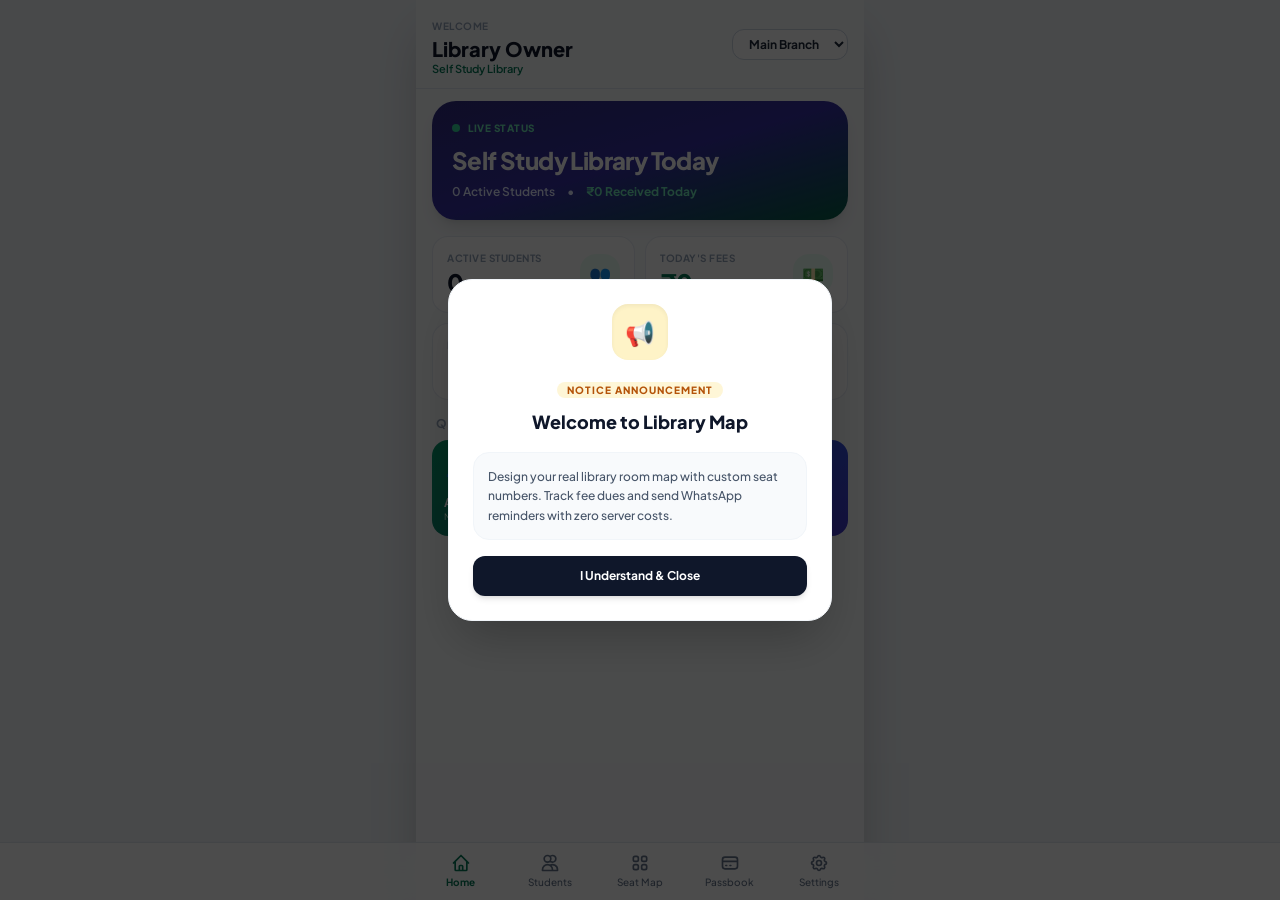
==== commit 367ec1e8: "Add files via upload" ====
--- a/index.html
+++ b/index.html
@@ -113,6 +113,8 @@
     // Broadcast notice file. Only the admin (you) edits notice.json on GitHub; owners cannot edit it.
     const NOTICE_URL = 'notice.json';
     const NOTICE_SEEN_KEY = 'library_map_notice_seen';
+    const APP_VERSION = '1.0.0';
+    const SUPPORT_EMAIL = 'apps.mishraji@gmail.com';
 
     let currentTab = 'home';
     let seatShiftFilter = 'all';
@@ -1920,9 +1922,13 @@
           </div>
           <div class="space-y-1.5 pt-1 text-xs">
             ${state.branches.map(b => `
-              <div class="flex justify-between items-center p-2 rounded-xl ${b.id === state.activeBranchId ? 'bg-emerald-50 text-emerald-900 font-bold border border-emerald-200' : 'bg-slate-50 text-slate-700'}">
-                <span>${esc(b.name)} (${state.seats.filter(s => s.branchId === b.id).length || b.totalSeats} seats)</span>
-                ${b.id === state.activeBranchId ? '<span class="text-emerald-700 text-[10px] font-bold">Active</span>' : `<button onclick="switchBranch('${b.id}')" class="text-slate-500 font-semibold underline">Select</button>`}
+              <div class="flex justify-between items-center gap-2 p-2 rounded-xl ${b.id === state.activeBranchId ? 'bg-emerald-50 text-emerald-900 font-bold border border-emerald-200' : 'bg-slate-50 text-slate-700'}">
+                <span class="min-w-0 truncate">${esc(b.name)} (${state.seats.filter(s => s.branchId === b.id).length || b.totalSeats} seats)</span>
+                <span class="flex items-center gap-2.5 shrink-0">
+                  <button onclick="renameBranch('${b.id}')" class="text-slate-500 text-[11px] font-semibold underline">Rename</button>
+                  <button onclick="deleteBranch('${b.id}')" class="text-rose-600 text-[11px] font-semibold underline">Delete</button>
+                  ${b.id === state.activeBranchId ? '<span class="text-emerald-700 text-[10px] font-bold">Active</span>' : `<button onclick="switchBranch('${b.id}')" class="text-slate-500 font-semibold underline">Select</button>`}
+                </span>
               </div>
             `).join('')}
           </div>
@@ -1941,6 +1947,29 @@
               <input type="file" accept=".json,application/json" onchange="restoreBackup(event)" class="hidden" />
             </label>
           </div>
+        </div>
+
+        <!-- About & Help -->
+        <div class="bg-white rounded-3xl p-4 border border-slate-200 shadow-xs">
+          <h4 class="text-sm font-bold text-slate-900 mb-1">About &amp; Help</h4>
+          <div class="divide-y divide-slate-100 text-xs">
+            <button onclick="openInfoModal('about')" class="w-full flex items-center justify-between py-3 font-bold text-slate-800">
+              <span>ℹ️&nbsp; About Library Map</span><span class="text-slate-400">›</span>
+            </button>
+            <button onclick="openInfoModal('howto')" class="w-full flex items-center justify-between py-3 font-bold text-slate-800">
+              <span>📖&nbsp; How to Use</span><span class="text-slate-400">›</span>
+            </button>
+            <button onclick="openInfoModal('contact')" class="w-full flex items-center justify-between py-3 font-bold text-slate-800">
+              <span>✉️&nbsp; Contact Us</span><span class="text-slate-400">›</span>
+            </button>
+            <button onclick="openInfoModal('privacy')" class="w-full flex items-center justify-between py-3 font-bold text-slate-800">
+              <span>🔒&nbsp; Privacy Policy</span><span class="text-slate-400">›</span>
+            </button>
+            <button onclick="openInfoModal('terms')" class="w-full flex items-center justify-between py-3 font-bold text-slate-800">
+              <span>📄&nbsp; Terms &amp; Disclaimer</span><span class="text-slate-400">›</span>
+            </button>
+          </div>
+          <p class="text-[10px] text-slate-400 font-medium text-center pt-2">Library Map v${APP_VERSION} • Free app</p>
         </div>
       `;
     }
@@ -2022,6 +2051,107 @@
       saveData();
       renderCurrentTab();
       showToast(`Branch "${name}" created!`);
+    }
+
+    // ==========================================
+    // About & Help pages (read inside the app)
+    // ==========================================
+    function openInfoModal(page) {
+      const p = (t) => `<p>${t}</p>`;
+      const li = (items) => `<ul class="list-disc pl-4 space-y-1">${items.map(i => `<li>${i}</li>`).join('')}</ul>`;
+      let title = '';
+      let body = '';
+
+      if (page === 'about') {
+        title = 'About Library Map';
+        body = p('<strong>Library Map</strong> is a free app for study-library owners. Design your real room map, admit students, track monthly fee dues and send WhatsApp reminders and receipts.') +
+          li(['Visual seat map with your real desk numbers', 'Shift-wise seats and fees', 'Fee passbook with printable receipts', 'Works offline after the first open', 'Your data stays on your own phone']) +
+          p(`Version ${APP_VERSION}<br>Developed by Parth Sharma`);
+      } else if (page === 'howto') {
+        title = 'How to Use';
+        body = li([
+          '<strong>Settings:</strong> fill your name, library name, address and mobile number first.',
+          '<strong>Seat Map → Shifts:</strong> set your shift timings and default fees.',
+          '<strong>Seat Map → Map Edit:</strong> tap empty space to add a desk, drag to move it, tap a desk to give it your real number. Press Lock Map when done.',
+          '<strong>Home → Add Student:</strong> choose desk, shift, enter name, mobile and fee.',
+          '<strong>Fees Received:</strong> adds one month to the due date and creates a receipt you can send on WhatsApp.',
+          '<strong>Colours:</strong> green = paid, yellow = due in 3 days, red = overdue, grey = vacant.',
+          '<strong>Backup:</strong> Settings → Download JSON regularly. Use Restore JSON on a new phone.'
+        ]);
+      } else if (page === 'contact') {
+        title = 'Contact Us';
+        body = p('Questions, suggestions or a problem in the app? Write to us:') +
+          `<a href="mailto:${SUPPORT_EMAIL}?subject=${encodeURIComponent('Library Map support')}" class="block w-full py-2.5 bg-emerald-600 text-white font-bold text-xs rounded-xl text-center">✉️ ${SUPPORT_EMAIL}</a>` +
+          p('When reporting a problem, please tell us your phone model and what you were doing.');
+      } else if (page === 'privacy') {
+        title = 'Privacy Policy';
+        body = li([
+          'Everything you enter (library details, students, fees) is stored <strong>only on your phone</strong>.',
+          'We do not collect, upload or sell your data. There is no login, no ads and no tracking.',
+          'WhatsApp and Call buttons just open WhatsApp or your dialer on your phone. Nothing is sent unless you press send.',
+          'Backup files are saved on your phone. Keep them safe.',
+          'You are responsible for your students\' personal details. Keep only what you need.',
+          'To delete all data, clear the app storage or uninstall the app.'
+        ]) +
+          `<a href="privacy.html" target="_blank" rel="noopener" class="block w-full py-2.5 bg-slate-100 text-slate-800 font-bold text-xs rounded-xl text-center">Read full Privacy Policy</a>`;
+      } else if (page === 'terms') {
+        title = 'Terms & Disclaimer';
+        body = li([
+          'Library Map is a free tool provided "as is", without any warranty.',
+          'You are responsible for the accuracy of the data you enter and for taking regular backups.',
+          'We are not responsible for lost data, for example if the phone is lost, reset or the app data is cleared.',
+          'Fee records and receipts made in the app are for your own record keeping. Check them yourself before relying on them for accounts or tax.',
+          'WhatsApp is a separate service by WhatsApp. Its own terms apply to messages you send.'
+        ]);
+      } else {
+        return;
+      }
+
+      document.getElementById('modal-container').innerHTML = `
+        <div class="fixed inset-0 z-50 flex items-end sm:items-center justify-center bg-black/60 p-4">
+          <div class="w-full max-w-sm bg-white rounded-3xl p-5 space-y-3 max-h-[85vh] overflow-y-auto no-scrollbar">
+            <div class="flex justify-between items-center border-b pb-2">
+              <h3 class="text-base font-black text-slate-900">${esc(title)}</h3>
+              <button onclick="closeModal()" class="text-slate-400 font-bold text-lg">✕</button>
+            </div>
+            <div class="text-xs text-slate-600 font-medium leading-relaxed space-y-3">${body}</div>
+            <button onclick="closeModal()" class="w-full py-2.5 bg-slate-900 text-white font-bold text-xs rounded-xl">Close</button>
+          </div>
+        </div>
+      `;
+    }
+
+    function renameBranch(branchId) {
+      const b = state.branches.find(x => x.id === branchId);
+      if (!b) return;
+      const name = (prompt('Enter new branch name:', b.name) || '').trim().slice(0, 60);
+      if (!name || name === b.name) return;
+      b.name = name;
+      saveData();
+      renderCurrentTab();
+      showToast(`Branch renamed to "${name}"`);
+    }
+
+    function deleteBranch(branchId) {
+      const b = state.branches.find(x => x.id === branchId);
+      if (!b) return;
+      if (state.branches.length <= 1) {
+        alert('You need at least one branch. Add another branch first, or use Rename for this one.');
+        return;
+      }
+      if (activeStudents(b.id).length) {
+        alert(`"${b.name}" still has active students. Vacate all of them first, then delete the branch.`);
+        return;
+      }
+      if (!confirm(`Delete branch "${b.name}"?\n\nThis also deletes its desks, old student records and fee receipts. Download a backup first if you may need them.`)) return;
+      state.branches = state.branches.filter(x => x.id !== b.id);
+      state.seats = state.seats.filter(x => x.branchId !== b.id);
+      state.students = state.students.filter(x => x.branchId !== b.id);
+      state.payments = state.payments.filter(x => x.branchId !== b.id);
+      if (state.activeBranchId === b.id) state.activeBranchId = state.branches[0].id;
+      saveData();
+      renderCurrentTab();
+      showToast(`Branch "${b.name}" deleted.`);
     }
 
     function downloadBackup() {
--- a/css/app.css
+++ b/css/app.css
@@ -0,0 +1 @@
+*,::before,::after{--tw-border-spacing-x:0;--tw-border-spacing-y:0;--tw-translate-x:0;--tw-translate-y:0;--tw-rotate:0;--tw-skew-x:0;--tw-skew-y:0;--tw-scale-x:1;--tw-scale-y:1;--tw-pan-x:;--tw-pan-y:;--tw-pinch-zoom:;--tw-scroll-snap-strictness:proximity;--tw-gradient-from-position:;--tw-gradient-via-position:;--tw-gradient-to-position:;--tw-ordinal:;--tw-slashed-zero:;--tw-numeric-figure:;--tw-numeric-spacing:;--tw-numeric-fraction:;--tw-ring-inset:;--tw-ring-offset-width:0px;--tw-ring-offset-color:#fff;--tw-ring-color:rgb(59 130 246 / 0.5);--tw-ring-offset-shadow:0 0 #0000;--tw-ring-shadow:0 0 #0000;--tw-shadow:0 0 #0000;--tw-shadow-colored:0 0 #0000;--tw-blur:;--tw-brightness:;--tw-contrast:;--tw-grayscale:;--tw-hue-rotate:;--tw-invert:;--tw-saturate:;--tw-sepia:;--tw-drop-shadow:;--tw-backdrop-blur:;--tw-backdrop-brightness:;--tw-backdrop-contrast:;--tw-backdrop-grayscale:;--tw-backdrop-hue-rotate:;--tw-backdrop-invert:;--tw-backdrop-opacity:;--tw-backdrop-saturate:;--tw-backdrop-sepia:;--tw-contain-size:;--tw-contain-layout:;--tw-contain-paint:;--tw-contain-style:}::backdrop{--tw-border-spacing-x:0;--tw-border-spacing-y:0;--tw-translate-x:0;--tw-translate-y:0;--tw-rotate:0;--tw-skew-x:0;--tw-skew-y:0;--tw-scale-x:1;--tw-scale-y:1;--tw-pan-x:;--tw-pan-y:;--tw-pinch-zoom:;--tw-scroll-snap-strictness:proximity;--tw-gradient-from-position:;--tw-gradient-via-position:;--tw-gradient-to-position:;--tw-ordinal:;--tw-slashed-zero:;--tw-numeric-figure:;--tw-numeric-spacing:;--tw-numeric-fraction:;--tw-ring-inset:;--tw-ring-offset-width:0px;--tw-ring-offset-color:#fff;--tw-ring-color:rgb(59 130 246 / 0.5);--tw-ring-offset-shadow:0 0 #0000;--tw-ring-shadow:0 0 #0000;--tw-shadow:0 0 #0000;--tw-shadow-colored:0 0 #0000;--tw-blur:;--tw-brightness:;--tw-contrast:;--tw-grayscale:;--tw-hue-rotate:;--tw-invert:;--tw-saturate:;--tw-sepia:;--tw-drop-shadow:;--tw-backdrop-blur:;--tw-backdrop-brightness:;--tw-backdrop-contrast:;--tw-backdrop-grayscale:;--tw-backdrop-hue-rotate:;--tw-backdrop-invert:;--tw-backdrop-opacity:;--tw-backdrop-saturate:;--tw-backdrop-sepia:;--tw-contain-size:;--tw-contain-layout:;--tw-contain-paint:;--tw-contain-style:}*,::after,::before{box-sizing:border-box;border-width:0;border-style:solid;border-color:#e5e7eb}::after,::before{--tw-content:''}:host,html{line-height:1.5;-webkit-text-size-adjust:100%;-moz-tab-size:4;tab-size:4;font-family:ui-sans-serif,system-ui,sans-serif,"Apple Color Emoji","Segoe UI Emoji","Segoe UI Symbol","Noto Color Emoji";font-feature-settings:normal;font-variation-settings:normal;-webkit-tap-highlight-color:transparent}body{margin:0;line-height:inherit}hr{height:0;color:inherit;border-top-width:1px}abbr:where([title]){-webkit-text-decoration:underline dotted;text-decoration:underline dotted}h1,h2,h3,h4,h5,h6{font-size:inherit;font-weight:inherit}a{color:inherit;text-decoration:inherit}b,strong{font-weight:bolder}code,kbd,pre,samp{font-family:ui-monospace,SFMono-Regular,Menlo,Monaco,Consolas,"Liberation Mono","Courier New",monospace;font-feature-settings:normal;font-variation-settings:normal;font-size:1em}small{font-size:80%}sub,sup{font-size:75%;line-height:0;position:relative;vertical-align:baseline}sub{bottom:-.25em}sup{top:-.5em}table{text-indent:0;border-color:inherit;border-collapse:collapse}button,input,optgroup,select,textarea{font-family:inherit;font-feature-settings:inherit;font-variation-settings:inherit;font-size:100%;font-weight:inherit;line-height:inherit;letter-spacing:inherit;color:inherit;margin:0;padding:0}button,select{text-transform:none}button,input:where([type=button]),input:where([type=reset]),input:where([type=submit]){-webkit-appearance:button;background-color:transparent;background-image:none}:-moz-focusring{outline:auto}:-moz-ui-invalid{box-shadow:none}progress{vertical-align:baseline}::-webkit-inner-spin-button,::-webkit-outer-spin-button{height:auto}[type=search]{-webkit-appearance:textfield;outline-offset:-2px}::-webkit-search-decoration{-webkit-appearance:none}::-webkit-file-upload-button{-webkit-appearance:button;font:inherit}summary{display:list-item}blockquote,dd,dl,figure,h1,h2,h3,h4,h5,h6,hr,p,pre{margin:0}fieldset{margin:0;padding:0}legend{padding:0}menu,ol,ul{list-style:none;margin:0;padding:0}dialog{padding:0}textarea{resize:vertical}input::placeholder,textarea::placeholder{opacity:1;color:#9ca3af}[role=button],button{cursor:pointer}:disabled{cursor:default}audio,canvas,embed,iframe,img,object,svg,video{display:block;vertical-align:middle}img,video{max-width:100%;height:auto}[hidden]:where(:not([hidden=until-found])){display:none}.container{width:100%}@media (min-width: 640px){.container{max-width:640px}}@media (min-width: 768px){.container{max-width:768px}}@media (min-width: 1024px){.container{max-width:1024px}}@media (min-width: 1280px){.container{max-width:1280px}}@media (min-width: 1536px){.container{max-width:1536px}}.pointer-events-none{pointer-events:none}.collapse{visibility:collapse}.fixed{position:fixed}.absolute{position:absolute}.relative{position:relative}.sticky{position:sticky}.inset-0{inset:0px}.bottom-0{bottom:0px}.bottom-2{bottom:0.5rem}.left-0{left:0px}.left-1\/2{left:50%}.right-0{right:0px}.top-0{top:0px}.top-2{top:0.5rem}.top-4{top:1rem}.z-30{z-index:30}.z-40{z-index:40}.z-50{z-index:50}.mx-auto{margin-left:auto;margin-right:auto}.mb-0\.5{margin-bottom:0.125rem}.mb-1{margin-bottom:0.25rem}.mb-2{margin-bottom:0.5rem}.mt-1{margin-top:0.25rem}.mt-2{margin-top:0.5rem}.block{display:block}.flex{display:flex}.table{display:table}.grid{display:grid}.hidden{display:none}.h-10{height:2.5rem}.h-11{height:2.75rem}.h-14{height:3.5rem}.h-2{height:0.5rem}.h-24{height:6rem}.h-3{height:0.75rem}.h-4{height:1rem}.h-5{height:1.25rem}.h-9{height:2.25rem}.h-\[470px\]{height:470px}.max-h-\[85vh\]{max-height:85vh}.max-h-\[90vh\]{max-height:90vh}.min-h-screen{min-height:100vh}.w-10{width:2.5rem}.w-11{width:2.75rem}.w-11\/12{width:91.666667%}.w-14{width:3.5rem}.w-2{width:0.5rem}.w-3{width:0.75rem}.w-4{width:1rem}.w-5{width:1.25rem}.w-9{width:2.25rem}.w-full{width:100%}.max-w-\[38px\]{max-width:38px}.max-w-md{max-width:28rem}.max-w-sm{max-width:24rem}.flex-1{flex:1 1 0%}.shrink-0{flex-shrink:0}.-translate-x-1\/2{--tw-translate-x:-50%;transform:translate(var(--tw-translate-x),var(--tw-translate-y)) rotate(var(--tw-rotate)) skewX(var(--tw-skew-x)) skewY(var(--tw-skew-y)) scaleX(var(--tw-scale-x)) scaleY(var(--tw-scale-y))}.-translate-y-1\/2{--tw-translate-y:-50%;transform:translate(var(--tw-translate-x),var(--tw-translate-y)) rotate(var(--tw-rotate)) skewX(var(--tw-skew-x)) skewY(var(--tw-skew-y)) scaleX(var(--tw-scale-x)) scaleY(var(--tw-scale-y))}@keyframes pulse{50%{opacity:.5}}.animate-pulse{animation:pulse 2s cubic-bezier(0.4,0,0.6,1) infinite}.cursor-grab{cursor:grab}.cursor-pointer{cursor:pointer}.touch-none{touch-action:none}.select-none{-webkit-user-select:none;user-select:none}.grid-cols-2{grid-template-columns:repeat(2,minmax(0,1fr))}.grid-cols-3{grid-template-columns:repeat(3,minmax(0,1fr))}.grid-cols-4{grid-template-columns:repeat(4,minmax(0,1fr))}.grid-cols-5{grid-template-columns:repeat(5,minmax(0,1fr))}.flex-col{flex-direction:column}.flex-wrap{flex-wrap:wrap}.items-end{align-items:flex-end}.items-center{align-items:center}.justify-center{justify-content:center}.justify-between{justify-content:space-between}.gap-1{gap:0.25rem}.gap-1\.5{gap:0.375rem}.gap-2{gap:0.5rem}.gap-2\.5{gap:0.625rem}.gap-3{gap:0.75rem}.space-y-1>:not([hidden]) ~ :not([hidden]){--tw-space-y-reverse:0;margin-top:calc(0.25rem * calc(1 - var(--tw-space-y-reverse)));margin-bottom:calc(0.25rem * var(--tw-space-y-reverse))}.space-y-1\.5>:not([hidden]) ~ :not([hidden]){--tw-space-y-reverse:0;margin-top:calc(0.375rem * calc(1 - var(--tw-space-y-reverse)));margin-bottom:calc(0.375rem * var(--tw-space-y-reverse))}.space-y-2>:not([hidden]) ~ :not([hidden]){--tw-space-y-reverse:0;margin-top:calc(0.5rem * calc(1 - var(--tw-space-y-reverse)));margin-bottom:calc(0.5rem * var(--tw-space-y-reverse))}.space-y-2\.5>:not([hidden]) ~ :not([hidden]){--tw-space-y-reverse:0;margin-top:calc(0.625rem * calc(1 - var(--tw-space-y-reverse)));margin-bottom:calc(0.625rem * var(--tw-space-y-reverse))}.space-y-3>:not([hidden]) ~ :not([hidden]){--tw-space-y-reverse:0;margin-top:calc(0.75rem * calc(1 - var(--tw-space-y-reverse)));margin-bottom:calc(0.75rem * var(--tw-space-y-reverse))}.space-y-4>:not([hidden]) ~ :not([hidden]){--tw-space-y-reverse:0;margin-top:calc(1rem * calc(1 - var(--tw-space-y-reverse)));margin-bottom:calc(1rem * var(--tw-space-y-reverse))}.divide-y>:not([hidden]) ~ :not([hidden]){--tw-divide-y-reverse:0;border-top-width:calc(1px * calc(1 - var(--tw-divide-y-reverse)));border-bottom-width:calc(1px * var(--tw-divide-y-reverse))}.divide-slate-100>:not([hidden]) ~ :not([hidden]){--tw-divide-opacity:1;border-color:rgb(241 245 249 / var(--tw-divide-opacity,1))}.overflow-hidden{overflow:hidden}.overflow-x-auto{overflow-x:auto}.overflow-y-auto{overflow-y:auto}.truncate{overflow:hidden;text-overflow:ellipsis;white-space:nowrap}.rounded{border-radius:0.25rem}.rounded-2xl{border-radius:1rem}.rounded-3xl{border-radius:1.5rem}.rounded-full{border-radius:9999px}.rounded-lg{border-radius:0.5rem}.rounded-md{border-radius:0.375rem}.rounded-xl{border-radius:0.75rem}.border{border-width:1px}.border-2{border-width:2px}.border-b{border-bottom-width:1px}.border-t{border-top-width:1px}.border-amber-200{--tw-border-opacity:1;border-color:rgb(253 230 138 / var(--tw-border-opacity,1))}.border-amber-200\/60{border-color:rgb(253 230 138 / 0.6)}.border-amber-300{--tw-border-opacity:1;border-color:rgb(252 211 77 / var(--tw-border-opacity,1))}.border-amber-400{--tw-border-opacity:1;border-color:rgb(251 191 36 / var(--tw-border-opacity,1))}.border-amber-500{--tw-border-opacity:1;border-color:rgb(245 158 11 / var(--tw-border-opacity,1))}.border-amber-600{--tw-border-opacity:1;border-color:rgb(217 119 6 / var(--tw-border-opacity,1))}.border-emerald-200{--tw-border-opacity:1;border-color:rgb(167 243 208 / var(--tw-border-opacity,1))}.border-emerald-300{--tw-border-opacity:1;border-color:rgb(110 231 183 / var(--tw-border-opacity,1))}.border-emerald-700{--tw-border-opacity:1;border-color:rgb(4 120 87 / var(--tw-border-opacity,1))}.border-rose-200{--tw-border-opacity:1;border-color:rgb(254 205 211 / var(--tw-border-opacity,1))}.border-rose-300{--tw-border-opacity:1;border-color:rgb(253 164 175 / var(--tw-border-opacity,1))}.border-rose-600{--tw-border-opacity:1;border-color:rgb(225 29 72 / var(--tw-border-opacity,1))}.border-slate-100{--tw-border-opacity:1;border-color:rgb(241 245 249 / var(--tw-border-opacity,1))}.border-slate-200{--tw-border-opacity:1;border-color:rgb(226 232 240 / var(--tw-border-opacity,1))}.border-slate-200\/80{border-color:rgb(226 232 240 / 0.8)}.border-slate-200\/90{border-color:rgb(226 232 240 / 0.9)}.border-slate-300{--tw-border-opacity:1;border-color:rgb(203 213 225 / var(--tw-border-opacity,1))}.border-slate-400{--tw-border-opacity:1;border-color:rgb(148 163 184 / var(--tw-border-opacity,1))}.border-slate-700{--tw-border-opacity:1;border-color:rgb(51 65 85 / var(--tw-border-opacity,1))}.bg-amber-100{--tw-bg-opacity:1;background-color:rgb(254 243 199 / var(--tw-bg-opacity,1))}.bg-amber-100\/70{background-color:rgb(254 243 199 / 0.7)}.bg-amber-200\/80{background-color:rgb(253 230 138 / 0.8)}.bg-amber-400{--tw-bg-opacity:1;background-color:rgb(251 191 36 / var(--tw-bg-opacity,1))}.bg-amber-50{--tw-bg-opacity:1;background-color:rgb(255 251 235 / var(--tw-bg-opacity,1))}.bg-amber-50\/20{background-color:rgb(255 251 235 / 0.2)}.bg-amber-500{--tw-bg-opacity:1;background-color:rgb(245 158 11 / var(--tw-bg-opacity,1))}.bg-amber-600{--tw-bg-opacity:1;background-color:rgb(217 119 6 / var(--tw-bg-opacity,1))}.bg-black\/60{background-color:rgb(0 0 0 / 0.6)}.bg-black\/70{background-color:rgb(0 0 0 / 0.7)}.bg-emerald-100{--tw-bg-opacity:1;background-color:rgb(209 250 229 / var(--tw-bg-opacity,1))}.bg-emerald-400{--tw-bg-opacity:1;background-color:rgb(52 211 153 / var(--tw-bg-opacity,1))}.bg-emerald-50{--tw-bg-opacity:1;background-color:rgb(236 253 245 / var(--tw-bg-opacity,1))}.bg-emerald-50\/70{background-color:rgb(236 253 245 / 0.7)}.bg-emerald-600{--tw-bg-opacity:1;background-color:rgb(5 150 105 / var(--tw-bg-opacity,1))}.bg-emerald-700{--tw-bg-opacity:1;background-color:rgb(4 120 87 / var(--tw-bg-opacity,1))}.bg-indigo-50{--tw-bg-opacity:1;background-color:rgb(238 242 255 / var(--tw-bg-opacity,1))}.bg-rose-100{--tw-bg-opacity:1;background-color:rgb(255 228 230 / var(--tw-bg-opacity,1))}.bg-rose-50{--tw-bg-opacity:1;background-color:rgb(255 241 242 / var(--tw-bg-opacity,1))}.bg-rose-50\/20{background-color:rgb(255 241 242 / 0.2)}.bg-rose-500{--tw-bg-opacity:1;background-color:rgb(244 63 94 / var(--tw-bg-opacity,1))}.bg-slate-100{--tw-bg-opacity:1;background-color:rgb(241 245 249 / var(--tw-bg-opacity,1))}.bg-slate-100\/80{background-color:rgb(241 245 249 / 0.8)}.bg-slate-200\/90{background-color:rgb(226 232 240 / 0.9)}.bg-slate-300{--tw-bg-opacity:1;background-color:rgb(203 213 225 / var(--tw-bg-opacity,1))}.bg-slate-50{--tw-bg-opacity:1;background-color:rgb(248 250 252 / var(--tw-bg-opacity,1))}.bg-slate-50\/95{background-color:rgb(248 250 252 / 0.95)}.bg-slate-900{--tw-bg-opacity:1;background-color:rgb(15 23 42 / var(--tw-bg-opacity,1))}.bg-white{--tw-bg-opacity:1;background-color:rgb(255 255 255 / var(--tw-bg-opacity,1))}.bg-white\/20{background-color:rgb(255 255 255 / 0.2)}.bg-white\/95{background-color:rgb(255 255 255 / 0.95)}.bg-gradient-to-br{background-image:linear-gradient(to bottom right,var(--tw-gradient-stops))}.bg-gradient-to-r{background-image:linear-gradient(to right,var(--tw-gradient-stops))}.from-blue-600{--tw-gradient-from:#2563eb var(--tw-gradient-from-position);--tw-gradient-to:rgb(37 99 235 / 0) var(--tw-gradient-to-position);--tw-gradient-stops:var(--tw-gradient-from),var(--tw-gradient-to)}.from-emerald-600{--tw-gradient-from:#059669 var(--tw-gradient-from-position);--tw-gradient-to:rgb(5 150 105 / 0) var(--tw-gradient-to-position);--tw-gradient-stops:var(--tw-gradient-from),var(--tw-gradient-to)}.from-emerald-700{--tw-gradient-from:#047857 var(--tw-gradient-from-position);--tw-gradient-to:rgb(4 120 87 / 0) var(--tw-gradient-to-position);--tw-gradient-stops:var(--tw-gradient-from),var(--tw-gradient-to)}.from-indigo-900{--tw-gradient-from:#312e81 var(--tw-gradient-from-position);--tw-gradient-to:rgb(49 46 129 / 0) var(--tw-gradient-to-position);--tw-gradient-stops:var(--tw-gradient-from),var(--tw-gradient-to)}.from-teal-600{--tw-gradient-from:#0d9488 var(--tw-gradient-from-position);--tw-gradient-to:rgb(13 148 136 / 0) var(--tw-gradient-to-position);--tw-gradient-stops:var(--tw-gradient-from),var(--tw-gradient-to)}.via-indigo-800{--tw-gradient-to:rgb(55 48 163 / 0) var(--tw-gradient-to-position);--tw-gradient-stops:var(--tw-gradient-from),#3730a3 var(--tw-gradient-via-position),var(--tw-gradient-to)}.to-emerald-700{--tw-gradient-to:#047857 var(--tw-gradient-to-position)}.to-emerald-800{--tw-gradient-to:#065f46 var(--tw-gradient-to-position)}.to-indigo-700{--tw-gradient-to:#4338ca var(--tw-gradient-to-position)}.to-teal-700{--tw-gradient-to:#0f766e var(--tw-gradient-to-position)}.to-teal-800{--tw-gradient-to:#115e59 var(--tw-gradient-to-position)}.p-1{padding:0.25rem}.p-2{padding:0.5rem}.p-2\.5{padding:0.625rem}.p-3{padding:0.75rem}.p-3\.5{padding:0.875rem}.p-4{padding:1rem}.p-5{padding:1.25rem}.p-6{padding:1.5rem}.p-8{padding:2rem}.px-1{padding-left:0.25rem;padding-right:0.25rem}.px-1\.5{padding-left:0.375rem;padding-right:0.375rem}.px-2{padding-left:0.5rem;padding-right:0.5rem}.px-2\.5{padding-left:0.625rem;padding-right:0.625rem}.px-3{padding-left:0.75rem;padding-right:0.75rem}.px-3\.5{padding-left:0.875rem;padding-right:0.875rem}.px-4{padding-left:1rem;padding-right:1rem}.py-0\.5{padding-top:0.125rem;padding-bottom:0.125rem}.py-1{padding-top:0.25rem;padding-bottom:0.25rem}.py-1\.5{padding-top:0.375rem;padding-bottom:0.375rem}.py-2{padding-top:0.5rem;padding-bottom:0.5rem}.py-2\.5{padding-top:0.625rem;padding-bottom:0.625rem}.py-3{padding-top:0.75rem;padding-bottom:0.75rem}.pb-2{padding-bottom:0.5rem}.pb-2\.5{padding-bottom:0.625rem}.pb-20{padding-bottom:5rem}.pt-1{padding-top:0.25rem}.pt-2{padding-top:0.5rem}.pt-3{padding-top:0.75rem}.text-left{text-align:left}.text-center{text-align:center}.text-right{text-align:right}.text-2xl{font-size:1.5rem;line-height:2rem}.text-3xl{font-size:1.875rem;line-height:2.25rem}.text-\[10px\]{font-size:10px}.text-\[11px\]{font-size:11px}.text-\[8px\]{font-size:8px}.text-\[9px\]{font-size:9px}.text-base{font-size:1rem;line-height:1.5rem}.text-lg{font-size:1.125rem;line-height:1.75rem}.text-sm{font-size:0.875rem;line-height:1.25rem}.text-xl{font-size:1.25rem;line-height:1.75rem}.text-xs{font-size:0.75rem;line-height:1rem}.font-black{font-weight:900}.font-bold{font-weight:700}.font-extrabold{font-weight:800}.font-medium{font-weight:500}.font-semibold{font-weight:600}.uppercase{text-transform:uppercase}.tabular-nums{--tw-numeric-spacing:tabular-nums;font-variant-numeric:var(--tw-ordinal) var(--tw-slashed-zero) var(--tw-numeric-figure) var(--tw-numeric-spacing) var(--tw-numeric-fraction)}.leading-none{line-height:1}.leading-relaxed{line-height:1.625}.leading-tight{line-height:1.25}.tracking-tight{letter-spacing:-0.025em}.tracking-wider{letter-spacing:0.05em}.tracking-widest{letter-spacing:0.1em}.text-amber-600{--tw-text-opacity:1;color:rgb(217 119 6 / var(--tw-text-opacity,1))}.text-amber-700{--tw-text-opacity:1;color:rgb(180 83 9 / var(--tw-text-opacity,1))}.text-amber-800{--tw-text-opacity:1;color:rgb(146 64 14 / var(--tw-text-opacity,1))}.text-amber-900{--tw-text-opacity:1;color:rgb(120 53 15 / var(--tw-text-opacity,1))}.text-amber-950{--tw-text-opacity:1;color:rgb(69 26 3 / var(--tw-text-opacity,1))}.text-blue-100{--tw-text-opacity:1;color:rgb(219 234 254 / var(--tw-text-opacity,1))}.text-emerald-100{--tw-text-opacity:1;color:rgb(209 250 229 / var(--tw-text-opacity,1))}.text-emerald-200{--tw-text-opacity:1;color:rgb(167 243 208 / var(--tw-text-opacity,1))}.text-emerald-300{--tw-text-opacity:1;color:rgb(110 231 183 / var(--tw-text-opacity,1))}.text-emerald-400{--tw-text-opacity:1;color:rgb(52 211 153 / var(--tw-text-opacity,1))}.text-emerald-600{--tw-text-opacity:1;color:rgb(5 150 105 / var(--tw-text-opacity,1))}.text-emerald-700{--tw-text-opacity:1;color:rgb(4 120 87 / var(--tw-text-opacity,1))}.text-emerald-800{--tw-text-opacity:1;color:rgb(6 95 70 / var(--tw-text-opacity,1))}.text-emerald-900{--tw-text-opacity:1;color:rgb(6 78 59 / var(--tw-text-opacity,1))}.text-indigo-100{--tw-text-opacity:1;color:rgb(224 231 255 / var(--tw-text-opacity,1))}.text-indigo-700{--tw-text-opacity:1;color:rgb(67 56 202 / var(--tw-text-opacity,1))}.text-rose-600{--tw-text-opacity:1;color:rgb(225 29 72 / var(--tw-text-opacity,1))}.text-rose-700{--tw-text-opacity:1;color:rgb(190 18 60 / var(--tw-text-opacity,1))}.text-rose-800{--tw-text-opacity:1;color:rgb(159 18 57 / var(--tw-text-opacity,1))}.text-slate-400{--tw-text-opacity:1;color:rgb(148 163 184 / var(--tw-text-opacity,1))}.text-slate-500{--tw-text-opacity:1;color:rgb(100 116 139 / var(--tw-text-opacity,1))}.text-slate-600{--tw-text-opacity:1;color:rgb(71 85 105 / var(--tw-text-opacity,1))}.text-slate-700{--tw-text-opacity:1;color:rgb(51 65 85 / var(--tw-text-opacity,1))}.text-slate-800{--tw-text-opacity:1;color:rgb(30 41 59 / var(--tw-text-opacity,1))}.text-slate-900{--tw-text-opacity:1;color:rgb(15 23 42 / var(--tw-text-opacity,1))}.text-slate-950{--tw-text-opacity:1;color:rgb(2 6 23 / var(--tw-text-opacity,1))}.text-teal-100{--tw-text-opacity:1;color:rgb(204 251 241 / var(--tw-text-opacity,1))}.text-white{--tw-text-opacity:1;color:rgb(255 255 255 / var(--tw-text-opacity,1))}.underline{-webkit-text-decoration-line:underline;text-decoration-line:underline}.antialiased{-webkit-font-smoothing:antialiased;-moz-osx-font-smoothing:grayscale}.opacity-90{opacity:0.9}.shadow-2xl{--tw-shadow:0 25px 50px -12px rgb(0 0 0 / 0.25);--tw-shadow-colored:0 25px 50px -12px var(--tw-shadow-color);box-shadow:var(--tw-ring-offset-shadow,0 0 #0000),var(--tw-ring-shadow,0 0 #0000),var(--tw-shadow)}.shadow-inner{--tw-shadow:inset 0 2px 4px 0 rgb(0 0 0 / 0.05);--tw-shadow-colored:inset 0 2px 4px 0 var(--tw-shadow-color);box-shadow:var(--tw-ring-offset-shadow,0 0 #0000),var(--tw-ring-shadow,0 0 #0000),var(--tw-shadow)}.shadow-lg{--tw-shadow:0 10px 15px -3px rgb(0 0 0 / 0.1),0 4px 6px -4px rgb(0 0 0 / 0.1);--tw-shadow-colored:0 10px 15px -3px var(--tw-shadow-color),0 4px 6px -4px var(--tw-shadow-color);box-shadow:var(--tw-ring-offset-shadow,0 0 #0000),var(--tw-ring-shadow,0 0 #0000),var(--tw-shadow)}.shadow-md{--tw-shadow:0 4px 6px -1px rgb(0 0 0 / 0.1),0 2px 4px -2px rgb(0 0 0 / 0.1);--tw-shadow-colored:0 4px 6px -1px var(--tw-shadow-color),0 2px 4px -2px var(--tw-shadow-color);box-shadow:var(--tw-ring-offset-shadow,0 0 #0000),var(--tw-ring-shadow,0 0 #0000),var(--tw-shadow)}.shadow-sm{--tw-shadow:0 1px 2px 0 rgb(0 0 0 / 0.05);--tw-shadow-colored:0 1px 2px 0 var(--tw-shadow-color);box-shadow:var(--tw-ring-offset-shadow,0 0 #0000),var(--tw-ring-shadow,0 0 #0000),var(--tw-shadow)}.shadow-xl{--tw-shadow:0 20px 25px -5px rgb(0 0 0 / 0.1),0 8px 10px -6px rgb(0 0 0 / 0.1);--tw-shadow-colored:0 20px 25px -5px var(--tw-shadow-color),0 8px 10px -6px var(--tw-shadow-color);box-shadow:var(--tw-ring-offset-shadow,0 0 #0000),var(--tw-ring-shadow,0 0 #0000),var(--tw-shadow)}.shadow-amber-400\/40{--tw-shadow-color:rgb(251 191 36 / 0.4);--tw-shadow:var(--tw-shadow-colored)}.shadow-emerald-600\/30{--tw-shadow-color:rgb(5 150 105 / 0.3);--tw-shadow:var(--tw-shadow-colored)}.shadow-emerald-600\/40{--tw-shadow-color:rgb(5 150 105 / 0.4);--tw-shadow:var(--tw-shadow-colored)}.shadow-rose-500\/40{--tw-shadow-color:rgb(244 63 94 / 0.4);--tw-shadow:var(--tw-shadow-colored)}.ring-2{--tw-ring-offset-shadow:var(--tw-ring-inset) 0 0 0 var(--tw-ring-offset-width) var(--tw-ring-offset-color);--tw-ring-shadow:var(--tw-ring-inset) 0 0 0 calc(2px + var(--tw-ring-offset-width)) var(--tw-ring-color);box-shadow:var(--tw-ring-offset-shadow),var(--tw-ring-shadow),var(--tw-shadow,0 0 #0000)}.ring-amber-300{--tw-ring-opacity:1;--tw-ring-color:rgb(252 211 77 / var(--tw-ring-opacity,1))}.ring-white{--tw-ring-opacity:1;--tw-ring-color:rgb(255 255 255 / var(--tw-ring-opacity,1))}.filter{filter:var(--tw-blur) var(--tw-brightness) var(--tw-contrast) var(--tw-grayscale) var(--tw-hue-rotate) var(--tw-invert) var(--tw-saturate) var(--tw-sepia) var(--tw-drop-shadow)}.backdrop-blur-md{--tw-backdrop-blur:blur(12px);-webkit-backdrop-filter:var(--tw-backdrop-blur) var(--tw-backdrop-brightness) var(--tw-backdrop-contrast) var(--tw-backdrop-grayscale) var(--tw-backdrop-hue-rotate) var(--tw-backdrop-invert) var(--tw-backdrop-opacity) var(--tw-backdrop-saturate) var(--tw-backdrop-sepia);backdrop-filter:var(--tw-backdrop-blur) var(--tw-backdrop-brightness) var(--tw-backdrop-contrast) var(--tw-backdrop-grayscale) var(--tw-backdrop-hue-rotate) var(--tw-backdrop-invert) var(--tw-backdrop-opacity) var(--tw-backdrop-saturate) var(--tw-backdrop-sepia)}.transition-all{transition-property:all;transition-timing-function:cubic-bezier(0.4,0,0.2,1);transition-duration:150ms}.transition-transform{transition-property:transform;transition-timing-function:cubic-bezier(0.4,0,0.2,1);transition-duration:150ms}.hover\:bg-amber-700:hover{--tw-bg-opacity:1;background-color:rgb(180 83 9 / var(--tw-bg-opacity,1))}.hover\:bg-emerald-100:hover{--tw-bg-opacity:1;background-color:rgb(209 250 229 / var(--tw-bg-opacity,1))}.hover\:bg-emerald-700:hover{--tw-bg-opacity:1;background-color:rgb(4 120 87 / var(--tw-bg-opacity,1))}.hover\:bg-slate-200:hover{--tw-bg-opacity:1;background-color:rgb(226 232 240 / var(--tw-bg-opacity,1))}.hover\:bg-slate-50:hover{--tw-bg-opacity:1;background-color:rgb(248 250 252 / var(--tw-bg-opacity,1))}.hover\:bg-slate-800:hover{--tw-bg-opacity:1;background-color:rgb(30 41 59 / var(--tw-bg-opacity,1))}.focus\:outline-none:focus{outline:2px solid transparent;outline-offset:2px}.active\:scale-90:active{--tw-scale-x:.9;--tw-scale-y:.9;transform:translate(var(--tw-translate-x),var(--tw-translate-y)) rotate(var(--tw-rotate)) skewX(var(--tw-skew-x)) skewY(var(--tw-skew-y)) scaleX(var(--tw-scale-x)) scaleY(var(--tw-scale-y))}.active\:scale-95:active{--tw-scale-x:.95;--tw-scale-y:.95;transform:translate(var(--tw-translate-x),var(--tw-translate-y)) rotate(var(--tw-rotate)) skewX(var(--tw-skew-x)) skewY(var(--tw-skew-y)) scaleX(var(--tw-scale-x)) scaleY(var(--tw-scale-y))}.active\:cursor-grabbing:active{cursor:grabbing}@media (min-width: 640px){.sm\:items-center{align-items:center}}
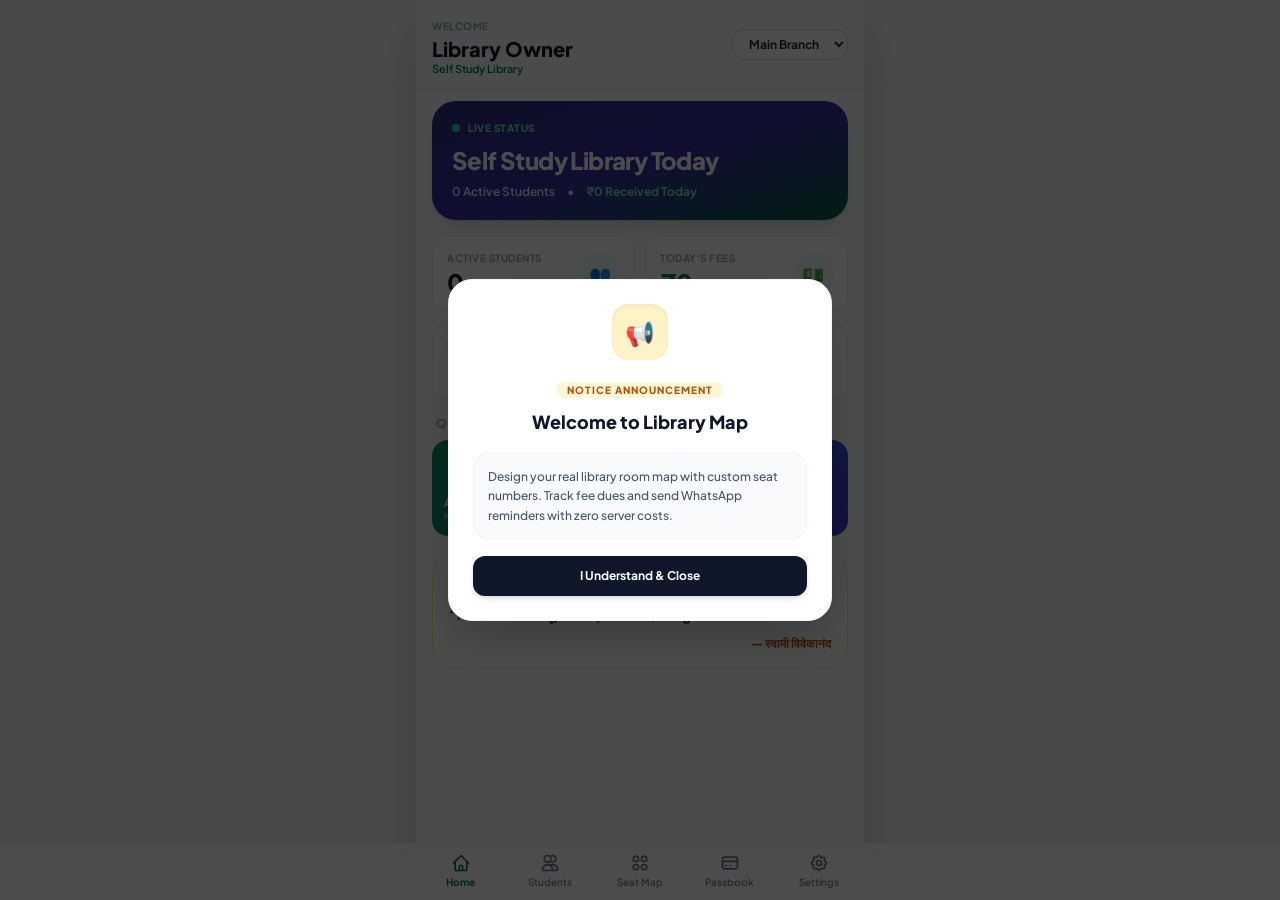
==== commit c1eade97: "Add files via upload" ====
--- a/index.html
+++ b/index.html
@@ -2,7 +2,7 @@
 <html lang="en">
 <head>
   <meta charset="UTF-8">
-  <meta name="viewport" content="width=device-width, initial-scale=1.0, viewport-fit=cover">
+  <meta name="viewport" content="width=device-width, initial-scale=1.0, maximum-scale=1.0, user-scalable=no, viewport-fit=cover">
   <title>Library Map — Self Study Library &amp; Seat Management</title>
   <meta name="description" content="Study Library seat map, student admissions, fees passbook, and WhatsApp reminders.">
   <!-- Compiled Tailwind CSS (same classes as before, no CDN needed) -->
@@ -12,11 +12,15 @@
   <link rel="preconnect" href="https://fonts.gstatic.com" crossorigin>
   <link href="https://fonts.googleapis.com/css2?family=Plus+Jakarta+Sans:wght@400;500;600;700;800;900&display=swap" rel="stylesheet">
   <style>
+    html, body {
+      overscroll-behavior: none;            /* no browser pull-to-refresh / bounce: feels like an app */
+      touch-action: pan-x pan-y;            /* no pinch-zoom / double-tap zoom */
+      -webkit-text-size-adjust: 100%;
+    }
     body {
       font-family: 'Plus Jakarta Sans', -apple-system, BlinkMacSystemFont, sans-serif;
       -webkit-tap-highlight-color: transparent;
       user-select: none;
-      touch-action: manipulation;
     }
     input, textarea { user-select: text; -webkit-user-select: text; }
     .no-scrollbar::-webkit-scrollbar { display: none; }
@@ -224,25 +228,92 @@
     }
 
     // ==========================================
+    // Shared constants: app promo + library facilities
+    // ==========================================
+    const APP_SHARE_URL = 'https://parthapps.github.io/';
+    const APP_PROMO = `📲 Library Map — लाइब्रेरी मैनेजमेंट का फ्री ऐप: ${APP_SHARE_URL}`;
+
+    const FACILITIES = [
+      { id: 'ac', label: 'Air Conditioned (AC) Study Hall' },
+      { id: 'cooler', label: 'Cooler / Fan Cooled Hall' },
+      { id: 'wifi', label: 'High-Speed WiFi' },
+      { id: 'water', label: 'RO Cold Water' },
+      { id: 'power', label: 'Power Socket at every desk' },
+      { id: 'chair', label: 'Comfortable Study Chairs' },
+      { id: 'cctv', label: '24x7 CCTV Security' },
+      { id: 'wash', label: 'Clean Washrooms' },
+      { id: 'locker', label: 'Personal Lockers' },
+      { id: 'parking', label: 'Parking Space' },
+      { id: 'silent', label: 'Peaceful Silent Environment' },
+      { id: 'open24', label: 'Open Long Hours / 24x7' },
+      { id: 'tea', label: 'Tea / Coffee Available' },
+      { id: 'books', label: 'Newspapers & Reference Books' }
+    ];
+
+    // Ticked facilities + the owner's own typed ones (comma or new-line separated)
+    function getFacilitiesList() {
+      const p = state.profile || {};
+      const ticked = FACILITIES.filter(f => (p.facilities || []).includes(f.id)).map(f => f.label);
+      const extra = String(p.facilitiesExtra || '').split(/[,\n]+/).map(t => t.trim().slice(0, 40)).filter(Boolean);
+      return [...ticked, ...extra].slice(0, 20);
+    }
+
+    // ==========================================
     // Seats data
     // ==========================================
+    const DOT_SIZE = 44, ROW_PITCH = 54, CANVAS_MIN = 470;
+
+    // Tidy grid of 6 desks per row. Small rooms keep the classic spacing; big rooms
+    // get a taller canvas so no desk ever sits on top of another.
+    function gridLayout(total) {
+      const rows = Math.max(1, Math.ceil(total / 6));
+      let H = CANVAS_MIN;
+      const pts = [];
+      if (rows <= 7) {
+        const step = rows > 1 ? Math.min(19, 70 / (rows - 1)) : 0;
+        for (let i = 0; i < total; i++) {
+          pts.push({ x: Math.round(12 + (i % 6) * 15.5), y: Math.round(18 + Math.floor(i / 6) * step) });
+        }
+      } else {
+        H = Math.max(CANVAS_MIN, 70 + (rows - 1) * ROW_PITCH + 70);
+        for (let i = 0; i < total; i++) {
+          pts.push({ x: Math.round(12 + (i % 6) * 15.5), y: Math.round((70 + Math.floor(i / 6) * ROW_PITCH) / H * 1000) / 10 });
+        }
+      }
+      return { H, pts };
+    }
+
     function generateSeats(branchId, total) {
+      const lay = gridLayout(total);
       const list = [];
-      const rows = Math.ceil(total / 6);
-      const step = rows > 1 ? Math.min(19, 70 / (rows - 1)) : 0;
       for (let i = 1; i <= total; i++) {
-        const r = Math.floor((i - 1) / 6), c = (i - 1) % 6;
         list.push({
           id: `seat_${branchId}_${i}`,
           branchId,
           seatNumber: i,
           label: `S-${i < 10 ? '0' + i : i}`,
-          x: Math.round(12 + c * 15.5),
-          y: Math.round(18 + r * step),
+          x: lay.pts[i - 1].x,
+          y: lay.pts[i - 1].y,
           isAisle: false
         });
       }
+      list.canvasH = lay.H;
       return list;
+    }
+
+    function getCanvasH(branch) {
+      return Math.max(CANVAS_MIN, Math.round(Number((branch || {}).canvasH)) || CANVAS_MIN);
+    }
+
+    // Change canvas height but keep every desk at the same pixel position
+    function setCanvasH(branch, newH) {
+      const oldH = getCanvasH(branch);
+      newH = Math.min(8000, Math.max(CANVAS_MIN, Math.round(newH)));
+      if (newH === oldH) return;
+      state.seats.forEach(sd => {
+        if (sd.branchId === branch.id && typeof sd.y === 'number') sd.y = Math.round(sd.y * oldH / newH * 10) / 10;
+      });
+      branch.canvasH = newH;
     }
 
     // Seats of a branch. Auto-generated only once per branch (so "Clear All" really stays cleared).
@@ -252,18 +323,23 @@
       let list = state.seats.filter(s => s.branchId === branchId);
       if (!list.length && !branch.seatsInit) {
         list = generateSeats(branchId, branch.totalSeats || 24);
+        branch.canvasH = list.canvasH;
         state.seats = [...state.seats, ...list];
         branch.seatsInit = true;
         saveData();
       } else if (!branch.seatsInit) {
         branch.seatsInit = true;
       }
-      list.forEach((s, i) => {
-        if (typeof s.x !== 'number' || typeof s.y !== 'number') {
-          s.x = Math.round(12 + (i % 6) * 15.5);
-          s.y = Math.min(88, Math.round(18 + Math.floor(i / 6) * 19));
-        }
-      });
+      if (list.some(s => typeof s.x !== 'number' || typeof s.y !== 'number')) {
+        const lay = gridLayout(list.length);
+        if (lay.H > getCanvasH(branch)) branch.canvasH = lay.H;
+        list.forEach((s, i) => {
+          if (typeof s.x !== 'number' || typeof s.y !== 'number') {
+            s.x = lay.pts[i].x;
+            s.y = Math.round(lay.pts[i].y * lay.H / getCanvasH(branch) * 10) / 10;
+          }
+        });
+      }
       return list;
     }
 
@@ -308,10 +384,12 @@
           email: '',
           libraryName: 'Self Study Library',
           address: '',
-          upiId: ''
+          upiId: '',
+          facilities: [],
+          facilitiesExtra: ''
         },
         branches: [
-          { id: branchId, name: 'Main Branch', totalSeats: 24, gridCols: 6, seatsInit: true }
+          { id: branchId, name: 'Main Branch', totalSeats: 24, gridCols: 6, seatsInit: true, canvasH: 470 }
         ],
         activeBranchId: branchId,
         shifts: DEFAULT_SHIFTS.map(s => ({ ...s })),
@@ -334,7 +412,9 @@
         email: String(p.email || '').slice(0, 80),
         libraryName: String(p.libraryName || 'Self Study Library').slice(0, 80),
         address: String(p.address || '').slice(0, 160),
-        upiId: String(p.upiId || '').slice(0, 60)
+        upiId: String(p.upiId || '').slice(0, 60),
+        facilities: (Array.isArray(p.facilities) ? p.facilities : []).filter(id => FACILITIES.some(f => f.id === id)),
+        facilitiesExtra: String(p.facilitiesExtra || '').slice(0, 300)
       };
 
       const branchIds = new Set();
@@ -349,7 +429,8 @@
             name: String(b.name || 'Branch ' + (i + 1)).slice(0, 60),
             totalSeats: Math.max(0, parseInt(b.totalSeats, 10) || 0),
             gridCols: 6,
-            seatsInit: !!b.seatsInit
+            seatsInit: !!b.seatsInit,
+            canvasH: Math.min(8000, Math.max(CANVAS_MIN, Math.round(Number(b.canvasH)) || CANVAS_MIN))
           };
         });
       if (!branches.length) {
@@ -802,12 +883,12 @@
               </div>
             </button>
 
-            <!-- Share Library on WhatsApp -->
+            <!-- Share Library (any app) -->
             <button onclick="openShareLibraryModal()" class="h-24 rounded-2xl bg-gradient-to-br from-teal-600 to-emerald-700 text-white p-3 text-left flex flex-col justify-between shadow-xs active:scale-95 transition-transform">
               <span class="text-lg">📢</span>
               <div>
                 <div class="text-xs font-bold leading-tight">Share Library</div>
-                <div class="text-[9px] text-teal-100">Send on WhatsApp</div>
+                <div class="text-[9px] text-teal-100">Share on any app</div>
               </div>
             </button>
 
@@ -855,6 +936,16 @@
             </div>
           </div>
         ` : ''}
+
+        <!-- Daily Suvichar Board -->
+        <div class="bg-gradient-to-br from-amber-50 to-orange-50 rounded-3xl p-4 border border-amber-200 space-y-2.5">
+          <div class="flex items-center justify-between">
+            <span class="text-[10px] font-black uppercase tracking-wider text-amber-700">🌅 आज का सुविचार</span>
+            <button onclick="shareSuvichar()" class="text-[11px] font-bold text-amber-800 bg-amber-100 px-2.5 py-1 rounded-xl">Share</button>
+          </div>
+          <p class="text-sm font-bold text-slate-800 leading-relaxed">“${esc(getSuvichar().q)}”</p>
+          <p class="text-xs font-extrabold text-amber-700 text-right">— ${esc(getSuvichar().a)}</p>
+        </div>
       `;
     }
 
@@ -863,13 +954,16 @@
       const branch = getActiveBranch();
       const bSeats = getBranchSeats(branch.id);
       const vacant = Math.max(0, bSeats.length - occupiedCount(branch.id, bSeats));
+      const facs = getFacilitiesList();
+      const sv = getSuvichar();
+      const note = t => `<span class="text-[10px] font-semibold text-slate-400">${t}</span>`;
 
       const container = document.getElementById('modal-container');
       container.innerHTML = `
         <div class="fixed inset-0 z-50 flex items-end sm:items-center justify-center bg-black/60 p-4">
-          <div class="w-full max-w-sm bg-white rounded-3xl p-5 space-y-4">
+          <div class="w-full max-w-sm bg-white rounded-3xl p-5 space-y-4 max-h-[92vh] overflow-y-auto">
             <div class="flex justify-between items-center border-b pb-2">
-              <h3 class="text-base font-black text-slate-900">Share Library on WhatsApp</h3>
+              <h3 class="text-base font-black text-slate-900">Share Library</h3>
               <button onclick="closeModal()" class="text-slate-400 font-bold text-lg">✕</button>
             </div>
 
@@ -886,62 +980,159 @@
                 <span class="font-bold text-slate-800">Available Seats: ${vacant} Vacant Desks</span>
               </label>
 
+              <label class="flex items-start gap-2 p-2 bg-slate-50 rounded-xl cursor-pointer">
+                <input type="checkbox" id="sh-amenities" ${facs.length ? 'checked' : 'disabled'} class="w-4 h-4 mt-0.5 text-emerald-600 rounded">
+                <span class="font-bold text-slate-800">${facs.length ? 'Facilities: ' + esc(facs.join(', ')) : 'Facilities ' + note('(add them in Settings → Library Facilities)')}</span>
+              </label>
+
               <label class="flex items-center gap-2 p-2 bg-slate-50 rounded-xl cursor-pointer">
-                <input type="checkbox" id="sh-amenities" checked class="w-4 h-4 text-emerald-600 rounded">
-                <span class="font-bold text-slate-800">Amenities: AC, 5G WiFi, RO Cold Water, Ergonomic Chairs</span>
+                <input type="checkbox" id="sh-address" ${state.profile.address ? 'checked' : 'disabled'} class="w-4 h-4 text-emerald-600 rounded">
+                <span class="font-bold text-slate-800">${state.profile.address ? 'Address: ' + esc(state.profile.address) : 'Address ' + note('(add it in Settings)')}</span>
               </label>
 
               <label class="flex items-center gap-2 p-2 bg-slate-50 rounded-xl cursor-pointer">
-                <input type="checkbox" id="sh-address" checked class="w-4 h-4 text-emerald-600 rounded">
-                <span class="font-bold text-slate-800">Address: ${esc(state.profile.address || 'Near Main Market')}</span>
+                <input type="checkbox" id="sh-phone" ${state.profile.phone ? 'checked' : 'disabled'} class="w-4 h-4 text-emerald-600 rounded">
+                <span class="font-bold text-slate-800">${state.profile.phone ? 'Contact Number: ' + esc(state.profile.phone) : 'Contact Number ' + note('(add it in Settings)')}</span>
               </label>
 
-              <label class="flex items-center gap-2 p-2 bg-slate-50 rounded-xl cursor-pointer">
-                <input type="checkbox" id="sh-phone" checked class="w-4 h-4 text-emerald-600 rounded">
-                <span class="font-bold text-slate-800">Contact Number: ${esc(state.profile.phone)}</span>
+              <label class="flex items-start gap-2 p-2 bg-amber-50 rounded-xl cursor-pointer">
+                <input type="checkbox" id="sh-quote" checked class="w-4 h-4 mt-0.5 text-amber-600 rounded">
+                <span class="font-bold text-slate-800">Today's Suvichar: “${esc(sv.q)}” <span class="text-amber-700">— ${esc(sv.a)}</span></span>
               </label>
             </div>
 
-            <button onclick="sendLibraryShareWhatsApp()" class="w-full py-3 bg-emerald-600 hover:bg-emerald-700 text-white rounded-2xl font-bold text-xs flex items-center justify-center gap-2 shadow-md">
-              <span>Send Message on WhatsApp</span>
+            <button onclick="shareLibrary()" class="w-full py-3 bg-emerald-600 hover:bg-emerald-700 text-white rounded-2xl font-bold text-xs flex items-center justify-center gap-2 shadow-md">
+              <span>Share Now (WhatsApp, Instagram, SMS, any app)</span>
             </button>
           </div>
         </div>
       `;
     }
 
-    function sendLibraryShareWhatsApp() {
+    function shareLibrary() {
       const branch = getActiveBranch();
       const bSeats = getBranchSeats(branch.id);
       const vacant = Math.max(0, bSeats.length - occupiedCount(branch.id, bSeats));
-
-      let msg = `*📚 ${state.profile.libraryName || 'Self Study Library'}* 📚\n\n`;
-
-      if (document.getElementById('sh-seats').checked) {
+      const on = id => { const el = document.getElementById(id); return !!(el && el.checked && !el.disabled); };
+      const lib = state.profile.libraryName || 'Self Study Library';
+
+      let msg = on('sh-name') ? `*📚 ${lib}* 📚\n\n` : '';
+      if (on('sh-seats')) {
         msg += `🟢 *Seats Update:* ${vacant} Vacant Desks Available Now!\n\n`;
       }
-      if (document.getElementById('sh-amenities').checked) {
-        msg += `✨ *Facilities Provided:*\n• Air Conditioned (AC) Silent Study Hall\n• High-Speed 5G WiFi & Personal Power Sockets\n• Comfortable Ergonomic Study Chairs\n• RO Cold Water & Clean Washrooms\n• 24x7 CCTV Security & Biometric Access\n\n`;
-      }
-      if (document.getElementById('sh-address').checked) {
-        msg += `📍 *Location:* ${state.profile.address || 'Main Road'}\n`;
-      }
-      if (document.getElementById('sh-phone').checked && state.profile.phone) {
+      if (on('sh-amenities')) {
+        msg += `✨ *Facilities Provided:*\n${getFacilitiesList().map(f => '• ' + f).join('\n')}\n\n`;
+      }
+      if (on('sh-address')) {
+        msg += `📍 *Location:* ${state.profile.address}\n`;
+      }
+      if (on('sh-phone')) {
         msg += `📞 *Call / WhatsApp for Booking:* ${state.profile.phone}\n`;
       }
-
       msg += `\nReserve your peaceful study space today!`;
-
-      const url = `https://wa.me/?text=${encodeURIComponent(msg)}`;
-      window.open(url, '_blank');
+      if (on('sh-quote')) {
+        const sv = getSuvichar();
+        msg += `\n\n🌅 *आज का सुविचार*\n“${sv.q}”\n— ${sv.a}`;
+      }
+      msg += `\n\n${APP_PROMO}`;
+
       closeModal();
+      shareText(msg);
+    }
+
+    // Opens the phone's share sheet (WhatsApp, Telegram, SMS, Instagram... every app on the phone).
+    // If the phone/browser has no share sheet, falls back to WhatsApp.
+    async function shareText(text) {
+      if (navigator.share) {
+        try {
+          await navigator.share({ text });
+          return true;
+        } catch (e) {
+          if (e && e.name === 'AbortError') return false; // user closed the share sheet
+        }
+      }
+      window.open('https://wa.me/?text=' + encodeURIComponent(text), '_blank');
+      return true;
+    }
+
+    // ==========================================
+    // Daily Suvichar (a different great thinker every day, works offline)
+    // ==========================================
+    const SUVICHAR_LIST = [
+      { q: "उठो, जागो और तब तक मत रुको जब तक लक्ष्य प्राप्त न हो जाए।", a: "स्वामी विवेकानंद" },
+      { q: "एक समय में एक काम करो, और ऐसा करते समय अपनी पूरी आत्मा उसमें डाल दो।", a: "स्वामी विवेकानंद" },
+      { q: "शिक्षा का अर्थ है उस पूर्णता को प्रकट करना, जो मनुष्य में पहले से विद्यमान है।", a: "स्वामी विवेकानंद" },
+      { q: "ब्रह्मांड की सारी शक्तियाँ पहले से हमारी हैं; हम ही आँखों पर हाथ रखकर रोते हैं कि कितना अँधेरा है।", a: "स्वामी विवेकानंद" },
+      { q: "जब तक जीना, तब तक सीखना; अनुभव ही जगत में सर्वोत्तम शिक्षक है।", a: "रामकृष्ण परमहंस" },
+      { q: "सपने वो नहीं जो हम सोते समय देखते हैं, सपने वो हैं जो हमें सोने नहीं देते।", a: "डॉ. ए.पी.जे. अब्दुल कलाम" },
+      { q: "सूरज की तरह चमकना है तो पहले सूरज की तरह जलना सीखो।", a: "डॉ. ए.पी.जे. अब्दुल कलाम" },
+      { q: "उत्कृष्टता एक निरंतर प्रक्रिया है, कोई संयोग नहीं।", a: "डॉ. ए.पी.जे. अब्दुल कलाम" },
+      { q: "कठिनाइयाँ हमें बर्बाद करने नहीं, हमारी छिपी क्षमताओं को बाहर लाने आती हैं।", a: "डॉ. ए.पी.जे. अब्दुल कलाम" },
+      { q: "ऐसे जियो जैसे कल मरना है, और ऐसे सीखो जैसे हमेशा जीना है।", a: "महात्मा गांधी" },
+      { q: "आपकी खुशी तब है जब आप जो सोचते, कहते और करते हैं, उनमें सामंजस्य हो।", a: "महात्मा गांधी" },
+      { q: "शक्ति शारीरिक क्षमता से नहीं, अदम्य इच्छाशक्ति से आती है।", a: "महात्मा गांधी" },
+      { q: "शिक्षित बनो, संगठित रहो, संघर्ष करो।", a: "डॉ. भीमराव अंबेडकर" },
+      { q: "बुद्धि का विकास मानव के अस्तित्व का अंतिम लक्ष्य होना चाहिए।", a: "डॉ. भीमराव अंबेडकर" },
+      { q: "काल करे सो आज कर, आज करे सो अब; पल में परलय होएगी, बहुरि करेगा कब।", a: "संत कबीर" },
+      { q: "धीरे-धीरे रे मना, धीरे सब कुछ होय; माली सींचे सौ घड़ा, ऋतु आए फल होय।", a: "संत कबीर" },
+      { q: "जिन खोजा तिन पाइयाँ, गहरे पानी पैठ; मैं बपुरा बूडन डरा, रहा किनारे बैठ।", a: "संत कबीर" },
+      { q: "ऐसी बानी बोलिए, मन का आपा खोय; औरन को शीतल करे, आपहुँ शीतल होय।", a: "संत कबीर" },
+      { q: "करत-करत अभ्यास के, जड़मति होत सुजान; रसरी आवत-जात ते, सिल पर परत निसान।", a: "कवि वृंद" },
+      { q: "रहिमन धागा प्रेम का, मत तोड़ो चटकाय; टूटे से फिर ना जुड़े, जुड़े गाँठ पड़ जाय।", a: "रहीम" },
+      { q: "तुलसी साथी विपति के, विद्या विनय विवेक।", a: "गोस्वामी तुलसीदास" },
+      { q: "कर्म करो, फल की चिंता मत करो।", a: "श्रीमद्भगवद्गीता" },
+      { q: "स्वयं अपना उद्धार करो, स्वयं को गिरने मत दो।", a: "श्रीमद्भगवद्गीता" },
+      { q: "उद्यम से ही कार्य सिद्ध होते हैं, केवल मनोरथ से नहीं।", a: "हितोपदेश" },
+      { q: "आलस्य मनुष्य के शरीर में रहने वाला सबसे बड़ा शत्रु है।", a: "संस्कृत सुभाषित" },
+      { q: "विद्या विनय देती है, विनय से पात्रता आती है, पात्रता से धन और धन से सुख।", a: "हितोपदेश" },
+      { q: "विद्या मित्र है यात्रा में, और घर में पत्नी मित्र है; रोगी का मित्र औषधि, मृत्यु के बाद धर्म।", a: "चाणक्य" },
+      { q: "शिक्षा सबसे बड़ा मित्र है; शिक्षित व्यक्ति हर जगह सम्मान पाता है।", a: "चाणक्य" },
+      { q: "हज़ार मील की यात्रा भी एक कदम से शुरू होती है।", a: "लाओ त्ज़ु" },
+      { q: "आप कितना धीरे चलते हैं इसकी चिंता मत कीजिए, बस रुकिए मत।", a: "कन्फ़्यूशियस" },
+      { q: "मन ही सब कुछ है; आप जो सोचते हैं, वही बन जाते हैं।", a: "गौतम बुद्ध" },
+      { q: "शिक्षा सबसे शक्तिशाली हथियार है, जिससे आप दुनिया को बदल सकते हैं।", a: "नेल्सन मंडेला" },
+      { q: "कोई भी काम जब तक पूरा नहीं होता, असंभव ही लगता है।", a: "नेल्सन मंडेला" },
+      { q: "मैं बहुत बुद्धिमान नहीं हूँ, बस समस्याओं के साथ ज़्यादा देर तक टिका रहता हूँ।", a: "अल्बर्ट आइंस्टीन" },
+      { q: "कल्पना ज्ञान से भी अधिक महत्वपूर्ण है।", a: "अल्बर्ट आइंस्टीन" },
+      { q: "मैं असफल नहीं हुआ, मैंने दस हज़ार ऐसे तरीके खोज लिए जो काम नहीं करते।", a: "थॉमस एडिसन" },
+      { q: "ज्ञान में किया गया निवेश सबसे अच्छा ब्याज देता है।", a: "बेंजामिन फ्रैंकलिन" },
+      { q: "शिक्षा की जड़ें कड़वी होती हैं, पर उसके फल मीठे होते हैं।", a: "अरस्तू" },
+      { q: "उच्चतम शिक्षा वह है जो हमें केवल जानकारी ही नहीं देती, बल्कि हमारे जीवन को सबके साथ सामंजस्य में लाती है।", a: "रवींद्रनाथ टैगोर" },
+      { q: "सफलता हमेशा असफलता के स्तंभ पर खड़ी होती है।", a: "नेताजी सुभाष चंद्र बोस" },
+      { q: "पुस्तकें वे साधन हैं जिनके द्वारा हम विभिन्न संस्कृतियों के बीच पुल बना सकते हैं।", a: "डॉ. सर्वपल्ली राधाकृष्णन" },
+      { q: "जाओ, जाकर पढ़ो-लिखो; शिक्षा ही सच्चा गहना है।", a: "सावित्रीबाई फुले" }
+    ];
+
+    // Looks random but never repeats within a full cycle: day number x a step that is coprime with the list size
+    function getSuvichar(date = new Date()) {
+      const n = SUVICHAR_LIST.length;
+      const gcd = (a, b) => b ? gcd(b, a % b) : a;
+      let step = 7;
+      while (gcd(step, n) !== 1) step++;
+      const dayNumber = Math.floor(Date.UTC(date.getFullYear(), date.getMonth(), date.getDate()) / 86400000);
+      return SUVICHAR_LIST[(dayNumber * step + 11) % n];
+    }
+
+    function shareSuvichar() {
+      const sv = getSuvichar();
+      const p = state.profile;
+      let text = `🌅 *आज का सुविचार*\n\n“${sv.q}”\n— ${sv.a}\n\n`;
+      text += `📚 *${p.libraryName || 'Self Study Library'}*\n`;
+      if (p.address) text += `📍 ${p.address}\n`;
+      if (p.phone) text += `📞 ${p.phone}\n`;
+      text += `\n${APP_PROMO}`;
+      shareText(text);
     }
 
     // ==========================================
     // TAB 3: SEAT MAP (Interactive Room Floor Canvas)
     // ==========================================
     const clampX = v => Math.max(6, Math.min(94, Math.round(v)));
-    const clampY = v => Math.max(8, Math.min(92, Math.round(v)));
+    // Y limits are in pixels (50px from top, 45px from bottom) so tall rooms use their whole height
+    const clampY = v => {
+      const H = getCanvasH(getActiveBranch());
+      return Math.round(Math.max(50 / H * 100, Math.min((H - 45) / H * 100, v)) * 10) / 10;
+    };
 
     function renderSeatsView() {
       const branch = getActiveBranch();
@@ -988,6 +1179,14 @@
                 Clear All
               </button>
             </div>
+            <div class="flex items-center gap-2">
+              <button onclick="autoArrangeDesks()" class="flex-1 py-1.5 bg-white border border-amber-400 text-amber-900 font-bold text-[11px] rounded-xl">
+                ✨ Auto Arrange (no overlap)
+              </button>
+              <button onclick="extendRoom()" class="px-3 py-1.5 bg-white border border-amber-400 text-amber-900 font-bold text-[11px] rounded-xl">
+                ⬇ More Space
+              </button>
+            </div>
           </div>
         ` : `
           <!-- Shift Filter Pills -->
@@ -1019,8 +1218,8 @@
           <div
             id="room-canvas"
             onclick="handleCanvasTap(event)"
-            class="relative w-full h-[470px] rounded-3xl border-2 ${isMapEditMode ? 'border-amber-400 bg-amber-50/20 touch-none' : 'bg-white border-slate-300'} shadow-sm overflow-hidden select-none"
-            style="background-image: radial-gradient(#cbd5e1 1px, transparent 1px); background-size: 20px 20px; touch-action: ${isMapEditMode ? 'none' : 'pan-y'};"
+            class="relative w-full rounded-3xl border-2 ${isMapEditMode ? 'border-amber-400 bg-amber-50/20' : 'bg-white border-slate-300'} shadow-sm overflow-hidden select-none"
+            style="height: ${getCanvasH(branch)}px; background-image: radial-gradient(#cbd5e1 1px, transparent 1px); background-size: 20px 20px; touch-action: pan-y;"
           >
             <!-- Room Top Marker (Whiteboard / Stage) -->
             <div class="absolute top-2 left-1/2 -translate-x-1/2 px-3 py-0.5 rounded-full bg-slate-200/90 text-slate-600 text-[10px] font-bold tracking-wider pointer-events-none border border-slate-300">
@@ -1063,7 +1262,7 @@
                 <div
                   id="dot-seat-${seat.seatNumber}"
                   class="absolute -translate-x-1/2 -translate-y-1/2 flex flex-col items-center justify-center w-11 h-11 rounded-2xl border-2 font-black shadow-md transition-transform active:scale-90 ${bgClass}"
-                  style="left: ${seat.x || 15}%; top: ${seat.y || 20}%; z-index: ${isMapEditMode ? 20 : 10};"
+                  style="left: ${seat.x || 15}%; top: ${seat.y || 20}%; z-index: ${isMapEditMode ? 20 : 10};${isMapEditMode ? ' touch-action: none;' : ''}"
                   onpointerdown="handleDotPointerDown(event, ${seat.seatNumber})"
                 >
                   <span class="text-[11px] leading-tight truncate max-w-[38px]">${esc(seat.label || seat.seatNumber)}</span>
@@ -1151,12 +1350,16 @@
       renderCurrentTab();
     }
 
-    // BATCH ADD ROW OF 5 DESKS
+    // BATCH ADD ROW OF 5 DESKS (new row goes below the lowest desk; the room grows when needed)
     function addBatchDesks(count = 5) {
       const branch = getActiveBranch();
       const list = getBranchSeats(branch.id);
       const start = Math.max(0, ...list.map(s => s.seatNumber)) + 1;
-      const y = Math.min(88, list.length ? Math.max(...list.map(s => s.y)) + 16 : 20);
+      const H0 = getCanvasH(branch);
+      const rowPx = list.length ? Math.max(...list.map(s => s.y * H0 / 100)) + ROW_PITCH : 70;
+      if (rowPx + 70 > H0) setCanvasH(branch, rowPx + 70);
+      const H = getCanvasH(branch);
+      const y = Math.round(rowPx / H * 1000) / 10;
 
       for (let i = 0; i < count; i++) {
         const n = start + i;
@@ -1170,19 +1373,41 @@
       renderCurrentTab();
     }
 
-    // CLEAR ALL DESKS FROM ROOM
+    // Re-arranges every desk in a tidy grid (6 per row) in seat-number order, room grows to fit
+    function autoArrangeDesks() {
+      const branch = getActiveBranch();
+      const list = getBranchSeats(branch.id).slice().sort((a, b) => a.seatNumber - b.seatNumber);
+      if (!list.length) { showToast('No desks to arrange.'); return; }
+      if (!confirm('All desks will be placed in neat rows in seat-number order. Continue?')) return;
+      const lay = gridLayout(list.length);
+      branch.canvasH = lay.H;
+      list.forEach((sd, i) => { sd.x = lay.pts[i].x; sd.y = lay.pts[i].y; });
+      saveData();
+      showToast('Desks arranged!');
+      renderCurrentTab();
+    }
+
+    // Adds more empty room space at the bottom
+    function extendRoom() {
+      const branch = getActiveBranch();
+      setCanvasH(branch, getCanvasH(branch) + 200);
+      saveData();
+      showToast('Room extended.');
+      renderCurrentTab();
+    }
+
+    // CLEAR ALL DESKS FROM ROOM (only the map; student records are never touched)
     function clearAllDesks() {
       const branch = getActiveBranch();
-      if (activeStudents(branch.id).length) {
-        alert('This branch still has students. Please vacate all students first, then you can clear all desks.');
-        return;
-      }
-      if (!confirm('Are you sure you want to clear all desks from this room?')) return;
+      const n = activeStudents(branch.id).length;
+      const extra = n ? `\n\n${n} active student(s) keep their records and seat numbers; they sit on the same seat again when you recreate that seat number.` : '';
+      if (!confirm('Remove all desks from this room map and start with a blank room?' + extra)) return;
       state.seats = state.seats.filter(s => s.branchId !== branch.id);
       branch.totalSeats = 0;
       branch.seatsInit = true;
+      branch.canvasH = CANVAS_MIN;
       saveData();
-      showToast('All desks cleared from map.');
+      showToast('Room map cleared. Tap the room to add desks.');
       renderCurrentTab();
     }
 
@@ -1906,6 +2131,21 @@
                 <input type="text" id="prof-upi" maxlength="60" value="${esc(state.profile.upiId || '')}" class="w-full px-3 py-2 border rounded-xl font-semibold" />
               </div>
             </div>
+            <div>
+              <label class="font-bold text-slate-700 block mb-1">Library Facilities <span class="font-medium text-slate-400">(shown when you share)</span></label>
+              <div class="grid grid-cols-2 gap-1.5">
+                ${FACILITIES.map(f => `
+                  <label class="flex items-start gap-1.5 p-1.5 bg-slate-50 rounded-lg cursor-pointer">
+                    <input type="checkbox" name="prof-fac" value="${f.id}" ${(state.profile.facilities || []).includes(f.id) ? 'checked' : ''} class="w-3.5 h-3.5 mt-0.5 text-emerald-600 rounded">
+                    <span class="text-[11px] font-semibold text-slate-700 leading-tight">${esc(f.label)}</span>
+                  </label>
+                `).join('')}
+              </div>
+            </div>
+            <div>
+              <label class="font-bold text-slate-700 block mb-0.5">Other facilities <span class="font-medium text-slate-400">(type your own, separate with comma)</span></label>
+              <textarea id="prof-fac-extra" rows="2" maxlength="300" placeholder="e.g. Personal Cabin, Study Lamp, Free Tea" class="w-full px-3 py-2 border rounded-xl font-semibold">${esc(state.profile.facilitiesExtra || '')}</textarea>
+            </div>
             <button type="submit" class="w-full py-2.5 bg-emerald-600 text-white rounded-xl font-bold text-xs shadow-xs mt-1">
               Save Profile Details
             </button>
@@ -1981,6 +2221,8 @@
       state.profile.address = document.getElementById('prof-addr').value.trim();
       state.profile.phone = document.getElementById('prof-phone').value.trim();
       state.profile.upiId = document.getElementById('prof-upi').value.trim();
+      state.profile.facilities = Array.from(document.querySelectorAll('input[name="prof-fac"]:checked')).map(el => el.value);
+      state.profile.facilitiesExtra = document.getElementById('prof-fac-extra').value.trim().slice(0, 300);
       saveData();
       showToast('Profile updated successfully!');
       renderCurrentTab();
--- a/css/app.css
+++ b/css/app.css
@@ -1 +1 @@
-*,::before,::after{--tw-border-spacing-x:0;--tw-border-spacing-y:0;--tw-translate-x:0;--tw-translate-y:0;--tw-rotate:0;--tw-skew-x:0;--tw-skew-y:0;--tw-scale-x:1;--tw-scale-y:1;--tw-pan-x:;--tw-pan-y:;--tw-pinch-zoom:;--tw-scroll-snap-strictness:proximity;--tw-gradient-from-position:;--tw-gradient-via-position:;--tw-gradient-to-position:;--tw-ordinal:;--tw-slashed-zero:;--tw-numeric-figure:;--tw-numeric-spacing:;--tw-numeric-fraction:;--tw-ring-inset:;--tw-ring-offset-width:0px;--tw-ring-offset-color:#fff;--tw-ring-color:rgb(59 130 246 / 0.5);--tw-ring-offset-shadow:0 0 #0000;--tw-ring-shadow:0 0 #0000;--tw-shadow:0 0 #0000;--tw-shadow-colored:0 0 #0000;--tw-blur:;--tw-brightness:;--tw-contrast:;--tw-grayscale:;--tw-hue-rotate:;--tw-invert:;--tw-saturate:;--tw-sepia:;--tw-drop-shadow:;--tw-backdrop-blur:;--tw-backdrop-brightness:;--tw-backdrop-contrast:;--tw-backdrop-grayscale:;--tw-backdrop-hue-rotate:;--tw-backdrop-invert:;--tw-backdrop-opacity:;--tw-backdrop-saturate:;--tw-backdrop-sepia:;--tw-contain-size:;--tw-contain-layout:;--tw-contain-paint:;--tw-contain-style:}::backdrop{--tw-border-spacing-x:0;--tw-border-spacing-y:0;--tw-translate-x:0;--tw-translate-y:0;--tw-rotate:0;--tw-skew-x:0;--tw-skew-y:0;--tw-scale-x:1;--tw-scale-y:1;--tw-pan-x:;--tw-pan-y:;--tw-pinch-zoom:;--tw-scroll-snap-strictness:proximity;--tw-gradient-from-position:;--tw-gradient-via-position:;--tw-gradient-to-position:;--tw-ordinal:;--tw-slashed-zero:;--tw-numeric-figure:;--tw-numeric-spacing:;--tw-numeric-fraction:;--tw-ring-inset:;--tw-ring-offset-width:0px;--tw-ring-offset-color:#fff;--tw-ring-color:rgb(59 130 246 / 0.5);--tw-ring-offset-shadow:0 0 #0000;--tw-ring-shadow:0 0 #0000;--tw-shadow:0 0 #0000;--tw-shadow-colored:0 0 #0000;--tw-blur:;--tw-brightness:;--tw-contrast:;--tw-grayscale:;--tw-hue-rotate:;--tw-invert:;--tw-saturate:;--tw-sepia:;--tw-drop-shadow:;--tw-backdrop-blur:;--tw-backdrop-brightness:;--tw-backdrop-contrast:;--tw-backdrop-grayscale:;--tw-backdrop-hue-rotate:;--tw-backdrop-invert:;--tw-backdrop-opacity:;--tw-backdrop-saturate:;--tw-backdrop-sepia:;--tw-contain-size:;--tw-contain-layout:;--tw-contain-paint:;--tw-contain-style:}*,::after,::before{box-sizing:border-box;border-width:0;border-style:solid;border-color:#e5e7eb}::after,::before{--tw-content:''}:host,html{line-height:1.5;-webkit-text-size-adjust:100%;-moz-tab-size:4;tab-size:4;font-family:ui-sans-serif,system-ui,sans-serif,"Apple Color Emoji","Segoe UI Emoji","Segoe UI Symbol","Noto Color Emoji";font-feature-settings:normal;font-variation-settings:normal;-webkit-tap-highlight-color:transparent}body{margin:0;line-height:inherit}hr{height:0;color:inherit;border-top-width:1px}abbr:where([title]){-webkit-text-decoration:underline dotted;text-decoration:underline dotted}h1,h2,h3,h4,h5,h6{font-size:inherit;font-weight:inherit}a{color:inherit;text-decoration:inherit}b,strong{font-weight:bolder}code,kbd,pre,samp{font-family:ui-monospace,SFMono-Regular,Menlo,Monaco,Consolas,"Liberation Mono","Courier New",monospace;font-feature-settings:normal;font-variation-settings:normal;font-size:1em}small{font-size:80%}sub,sup{font-size:75%;line-height:0;position:relative;vertical-align:baseline}sub{bottom:-.25em}sup{top:-.5em}table{text-indent:0;border-color:inherit;border-collapse:collapse}button,input,optgroup,select,textarea{font-family:inherit;font-feature-settings:inherit;font-variation-settings:inherit;font-size:100%;font-weight:inherit;line-height:inherit;letter-spacing:inherit;color:inherit;margin:0;padding:0}button,select{text-transform:none}button,input:where([type=button]),input:where([type=reset]),input:where([type=submit]){-webkit-appearance:button;background-color:transparent;background-image:none}:-moz-focusring{outline:auto}:-moz-ui-invalid{box-shadow:none}progress{vertical-align:baseline}::-webkit-inner-spin-button,::-webkit-outer-spin-button{height:auto}[type=search]{-webkit-appearance:textfield;outline-offset:-2px}::-webkit-search-decoration{-webkit-appearance:none}::-webkit-file-upload-button{-webkit-appearance:button;font:inherit}summary{display:list-item}blockquote,dd,dl,figure,h1,h2,h3,h4,h5,h6,hr,p,pre{margin:0}fieldset{margin:0;padding:0}legend{padding:0}menu,ol,ul{list-style:none;margin:0;padding:0}dialog{padding:0}textarea{resize:vertical}input::placeholder,textarea::placeholder{opacity:1;color:#9ca3af}[role=button],button{cursor:pointer}:disabled{cursor:default}audio,canvas,embed,iframe,img,object,svg,video{display:block;vertical-align:middle}img,video{max-width:100%;height:auto}[hidden]:where(:not([hidden=until-found])){display:none}.container{width:100%}@media (min-width: 640px){.container{max-width:640px}}@media (min-width: 768px){.container{max-width:768px}}@media (min-width: 1024px){.container{max-width:1024px}}@media (min-width: 1280px){.container{max-width:1280px}}@media (min-width: 1536px){.container{max-width:1536px}}.pointer-events-none{pointer-events:none}.collapse{visibility:collapse}.fixed{position:fixed}.absolute{position:absolute}.relative{position:relative}.sticky{position:sticky}.inset-0{inset:0px}.bottom-0{bottom:0px}.bottom-2{bottom:0.5rem}.left-0{left:0px}.left-1\/2{left:50%}.right-0{right:0px}.top-0{top:0px}.top-2{top:0.5rem}.top-4{top:1rem}.z-30{z-index:30}.z-40{z-index:40}.z-50{z-index:50}.mx-auto{margin-left:auto;margin-right:auto}.mb-0\.5{margin-bottom:0.125rem}.mb-1{margin-bottom:0.25rem}.mb-2{margin-bottom:0.5rem}.mt-1{margin-top:0.25rem}.mt-2{margin-top:0.5rem}.block{display:block}.flex{display:flex}.table{display:table}.grid{display:grid}.hidden{display:none}.h-10{height:2.5rem}.h-11{height:2.75rem}.h-14{height:3.5rem}.h-2{height:0.5rem}.h-24{height:6rem}.h-3{height:0.75rem}.h-4{height:1rem}.h-5{height:1.25rem}.h-9{height:2.25rem}.h-\[470px\]{height:470px}.max-h-\[85vh\]{max-height:85vh}.max-h-\[90vh\]{max-height:90vh}.min-h-screen{min-height:100vh}.w-10{width:2.5rem}.w-11{width:2.75rem}.w-11\/12{width:91.666667%}.w-14{width:3.5rem}.w-2{width:0.5rem}.w-3{width:0.75rem}.w-4{width:1rem}.w-5{width:1.25rem}.w-9{width:2.25rem}.w-full{width:100%}.max-w-\[38px\]{max-width:38px}.max-w-md{max-width:28rem}.max-w-sm{max-width:24rem}.flex-1{flex:1 1 0%}.shrink-0{flex-shrink:0}.-translate-x-1\/2{--tw-translate-x:-50%;transform:translate(var(--tw-translate-x),var(--tw-translate-y)) rotate(var(--tw-rotate)) skewX(var(--tw-skew-x)) skewY(var(--tw-skew-y)) scaleX(var(--tw-scale-x)) scaleY(var(--tw-scale-y))}.-translate-y-1\/2{--tw-translate-y:-50%;transform:translate(var(--tw-translate-x),var(--tw-translate-y)) rotate(var(--tw-rotate)) skewX(var(--tw-skew-x)) skewY(var(--tw-skew-y)) scaleX(var(--tw-scale-x)) scaleY(var(--tw-scale-y))}@keyframes pulse{50%{opacity:.5}}.animate-pulse{animation:pulse 2s cubic-bezier(0.4,0,0.6,1) infinite}.cursor-grab{cursor:grab}.cursor-pointer{cursor:pointer}.touch-none{touch-action:none}.select-none{-webkit-user-select:none;user-select:none}.grid-cols-2{grid-template-columns:repeat(2,minmax(0,1fr))}.grid-cols-3{grid-template-columns:repeat(3,minmax(0,1fr))}.grid-cols-4{grid-template-columns:repeat(4,minmax(0,1fr))}.grid-cols-5{grid-template-columns:repeat(5,minmax(0,1fr))}.flex-col{flex-direction:column}.flex-wrap{flex-wrap:wrap}.items-end{align-items:flex-end}.items-center{align-items:center}.justify-center{justify-content:center}.justify-between{justify-content:space-between}.gap-1{gap:0.25rem}.gap-1\.5{gap:0.375rem}.gap-2{gap:0.5rem}.gap-2\.5{gap:0.625rem}.gap-3{gap:0.75rem}.space-y-1>:not([hidden]) ~ :not([hidden]){--tw-space-y-reverse:0;margin-top:calc(0.25rem * calc(1 - var(--tw-space-y-reverse)));margin-bottom:calc(0.25rem * var(--tw-space-y-reverse))}.space-y-1\.5>:not([hidden]) ~ :not([hidden]){--tw-space-y-reverse:0;margin-top:calc(0.375rem * calc(1 - var(--tw-space-y-reverse)));margin-bottom:calc(0.375rem * var(--tw-space-y-reverse))}.space-y-2>:not([hidden]) ~ :not([hidden]){--tw-space-y-reverse:0;margin-top:calc(0.5rem * calc(1 - var(--tw-space-y-reverse)));margin-bottom:calc(0.5rem * var(--tw-space-y-reverse))}.space-y-2\.5>:not([hidden]) ~ :not([hidden]){--tw-space-y-reverse:0;margin-top:calc(0.625rem * calc(1 - var(--tw-space-y-reverse)));margin-bottom:calc(0.625rem * var(--tw-space-y-reverse))}.space-y-3>:not([hidden]) ~ :not([hidden]){--tw-space-y-reverse:0;margin-top:calc(0.75rem * calc(1 - var(--tw-space-y-reverse)));margin-bottom:calc(0.75rem * var(--tw-space-y-reverse))}.space-y-4>:not([hidden]) ~ :not([hidden]){--tw-space-y-reverse:0;margin-top:calc(1rem * calc(1 - var(--tw-space-y-reverse)));margin-bottom:calc(1rem * var(--tw-space-y-reverse))}.divide-y>:not([hidden]) ~ :not([hidden]){--tw-divide-y-reverse:0;border-top-width:calc(1px * calc(1 - var(--tw-divide-y-reverse)));border-bottom-width:calc(1px * var(--tw-divide-y-reverse))}.divide-slate-100>:not([hidden]) ~ :not([hidden]){--tw-divide-opacity:1;border-color:rgb(241 245 249 / var(--tw-divide-opacity,1))}.overflow-hidden{overflow:hidden}.overflow-x-auto{overflow-x:auto}.overflow-y-auto{overflow-y:auto}.truncate{overflow:hidden;text-overflow:ellipsis;white-space:nowrap}.rounded{border-radius:0.25rem}.rounded-2xl{border-radius:1rem}.rounded-3xl{border-radius:1.5rem}.rounded-full{border-radius:9999px}.rounded-lg{border-radius:0.5rem}.rounded-md{border-radius:0.375rem}.rounded-xl{border-radius:0.75rem}.border{border-width:1px}.border-2{border-width:2px}.border-b{border-bottom-width:1px}.border-t{border-top-width:1px}.border-amber-200{--tw-border-opacity:1;border-color:rgb(253 230 138 / var(--tw-border-opacity,1))}.border-amber-200\/60{border-color:rgb(253 230 138 / 0.6)}.border-amber-300{--tw-border-opacity:1;border-color:rgb(252 211 77 / var(--tw-border-opacity,1))}.border-amber-400{--tw-border-opacity:1;border-color:rgb(251 191 36 / var(--tw-border-opacity,1))}.border-amber-500{--tw-border-opacity:1;border-color:rgb(245 158 11 / var(--tw-border-opacity,1))}.border-amber-600{--tw-border-opacity:1;border-color:rgb(217 119 6 / var(--tw-border-opacity,1))}.border-emerald-200{--tw-border-opacity:1;border-color:rgb(167 243 208 / var(--tw-border-opacity,1))}.border-emerald-300{--tw-border-opacity:1;border-color:rgb(110 231 183 / var(--tw-border-opacity,1))}.border-emerald-700{--tw-border-opacity:1;border-color:rgb(4 120 87 / var(--tw-border-opacity,1))}.border-rose-200{--tw-border-opacity:1;border-color:rgb(254 205 211 / var(--tw-border-opacity,1))}.border-rose-300{--tw-border-opacity:1;border-color:rgb(253 164 175 / var(--tw-border-opacity,1))}.border-rose-600{--tw-border-opacity:1;border-color:rgb(225 29 72 / var(--tw-border-opacity,1))}.border-slate-100{--tw-border-opacity:1;border-color:rgb(241 245 249 / var(--tw-border-opacity,1))}.border-slate-200{--tw-border-opacity:1;border-color:rgb(226 232 240 / var(--tw-border-opacity,1))}.border-slate-200\/80{border-color:rgb(226 232 240 / 0.8)}.border-slate-200\/90{border-color:rgb(226 232 240 / 0.9)}.border-slate-300{--tw-border-opacity:1;border-color:rgb(203 213 225 / var(--tw-border-opacity,1))}.border-slate-400{--tw-border-opacity:1;border-color:rgb(148 163 184 / var(--tw-border-opacity,1))}.border-slate-700{--tw-border-opacity:1;border-color:rgb(51 65 85 / var(--tw-border-opacity,1))}.bg-amber-100{--tw-bg-opacity:1;background-color:rgb(254 243 199 / var(--tw-bg-opacity,1))}.bg-amber-100\/70{background-color:rgb(254 243 199 / 0.7)}.bg-amber-200\/80{background-color:rgb(253 230 138 / 0.8)}.bg-amber-400{--tw-bg-opacity:1;background-color:rgb(251 191 36 / var(--tw-bg-opacity,1))}.bg-amber-50{--tw-bg-opacity:1;background-color:rgb(255 251 235 / var(--tw-bg-opacity,1))}.bg-amber-50\/20{background-color:rgb(255 251 235 / 0.2)}.bg-amber-500{--tw-bg-opacity:1;background-color:rgb(245 158 11 / var(--tw-bg-opacity,1))}.bg-amber-600{--tw-bg-opacity:1;background-color:rgb(217 119 6 / var(--tw-bg-opacity,1))}.bg-black\/60{background-color:rgb(0 0 0 / 0.6)}.bg-black\/70{background-color:rgb(0 0 0 / 0.7)}.bg-emerald-100{--tw-bg-opacity:1;background-color:rgb(209 250 229 / var(--tw-bg-opacity,1))}.bg-emerald-400{--tw-bg-opacity:1;background-color:rgb(52 211 153 / var(--tw-bg-opacity,1))}.bg-emerald-50{--tw-bg-opacity:1;background-color:rgb(236 253 245 / var(--tw-bg-opacity,1))}.bg-emerald-50\/70{background-color:rgb(236 253 245 / 0.7)}.bg-emerald-600{--tw-bg-opacity:1;background-color:rgb(5 150 105 / var(--tw-bg-opacity,1))}.bg-emerald-700{--tw-bg-opacity:1;background-color:rgb(4 120 87 / var(--tw-bg-opacity,1))}.bg-indigo-50{--tw-bg-opacity:1;background-color:rgb(238 242 255 / var(--tw-bg-opacity,1))}.bg-rose-100{--tw-bg-opacity:1;background-color:rgb(255 228 230 / var(--tw-bg-opacity,1))}.bg-rose-50{--tw-bg-opacity:1;background-color:rgb(255 241 242 / var(--tw-bg-opacity,1))}.bg-rose-50\/20{background-color:rgb(255 241 242 / 0.2)}.bg-rose-500{--tw-bg-opacity:1;background-color:rgb(244 63 94 / var(--tw-bg-opacity,1))}.bg-slate-100{--tw-bg-opacity:1;background-color:rgb(241 245 249 / var(--tw-bg-opacity,1))}.bg-slate-100\/80{background-color:rgb(241 245 249 / 0.8)}.bg-slate-200\/90{background-color:rgb(226 232 240 / 0.9)}.bg-slate-300{--tw-bg-opacity:1;background-color:rgb(203 213 225 / var(--tw-bg-opacity,1))}.bg-slate-50{--tw-bg-opacity:1;background-color:rgb(248 250 252 / var(--tw-bg-opacity,1))}.bg-slate-50\/95{background-color:rgb(248 250 252 / 0.95)}.bg-slate-900{--tw-bg-opacity:1;background-color:rgb(15 23 42 / var(--tw-bg-opacity,1))}.bg-white{--tw-bg-opacity:1;background-color:rgb(255 255 255 / var(--tw-bg-opacity,1))}.bg-white\/20{background-color:rgb(255 255 255 / 0.2)}.bg-white\/95{background-color:rgb(255 255 255 / 0.95)}.bg-gradient-to-br{background-image:linear-gradient(to bottom right,var(--tw-gradient-stops))}.bg-gradient-to-r{background-image:linear-gradient(to right,var(--tw-gradient-stops))}.from-blue-600{--tw-gradient-from:#2563eb var(--tw-gradient-from-position);--tw-gradient-to:rgb(37 99 235 / 0) var(--tw-gradient-to-position);--tw-gradient-stops:var(--tw-gradient-from),var(--tw-gradient-to)}.from-emerald-600{--tw-gradient-from:#059669 var(--tw-gradient-from-position);--tw-gradient-to:rgb(5 150 105 / 0) var(--tw-gradient-to-position);--tw-gradient-stops:var(--tw-gradient-from),var(--tw-gradient-to)}.from-emerald-700{--tw-gradient-from:#047857 var(--tw-gradient-from-position);--tw-gradient-to:rgb(4 120 87 / 0) var(--tw-gradient-to-position);--tw-gradient-stops:var(--tw-gradient-from),var(--tw-gradient-to)}.from-indigo-900{--tw-gradient-from:#312e81 var(--tw-gradient-from-position);--tw-gradient-to:rgb(49 46 129 / 0) var(--tw-gradient-to-position);--tw-gradient-stops:var(--tw-gradient-from),var(--tw-gradient-to)}.from-teal-600{--tw-gradient-from:#0d9488 var(--tw-gradient-from-position);--tw-gradient-to:rgb(13 148 136 / 0) var(--tw-gradient-to-position);--tw-gradient-stops:var(--tw-gradient-from),var(--tw-gradient-to)}.via-indigo-800{--tw-gradient-to:rgb(55 48 163 / 0) var(--tw-gradient-to-position);--tw-gradient-stops:var(--tw-gradient-from),#3730a3 var(--tw-gradient-via-position),var(--tw-gradient-to)}.to-emerald-700{--tw-gradient-to:#047857 var(--tw-gradient-to-position)}.to-emerald-800{--tw-gradient-to:#065f46 var(--tw-gradient-to-position)}.to-indigo-700{--tw-gradient-to:#4338ca var(--tw-gradient-to-position)}.to-teal-700{--tw-gradient-to:#0f766e var(--tw-gradient-to-position)}.to-teal-800{--tw-gradient-to:#115e59 var(--tw-gradient-to-position)}.p-1{padding:0.25rem}.p-2{padding:0.5rem}.p-2\.5{padding:0.625rem}.p-3{padding:0.75rem}.p-3\.5{padding:0.875rem}.p-4{padding:1rem}.p-5{padding:1.25rem}.p-6{padding:1.5rem}.p-8{padding:2rem}.px-1{padding-left:0.25rem;padding-right:0.25rem}.px-1\.5{padding-left:0.375rem;padding-right:0.375rem}.px-2{padding-left:0.5rem;padding-right:0.5rem}.px-2\.5{padding-left:0.625rem;padding-right:0.625rem}.px-3{padding-left:0.75rem;padding-right:0.75rem}.px-3\.5{padding-left:0.875rem;padding-right:0.875rem}.px-4{padding-left:1rem;padding-right:1rem}.py-0\.5{padding-top:0.125rem;padding-bottom:0.125rem}.py-1{padding-top:0.25rem;padding-bottom:0.25rem}.py-1\.5{padding-top:0.375rem;padding-bottom:0.375rem}.py-2{padding-top:0.5rem;padding-bottom:0.5rem}.py-2\.5{padding-top:0.625rem;padding-bottom:0.625rem}.py-3{padding-top:0.75rem;padding-bottom:0.75rem}.pb-2{padding-bottom:0.5rem}.pb-2\.5{padding-bottom:0.625rem}.pb-20{padding-bottom:5rem}.pt-1{padding-top:0.25rem}.pt-2{padding-top:0.5rem}.pt-3{padding-top:0.75rem}.text-left{text-align:left}.text-center{text-align:center}.text-right{text-align:right}.text-2xl{font-size:1.5rem;line-height:2rem}.text-3xl{font-size:1.875rem;line-height:2.25rem}.text-\[10px\]{font-size:10px}.text-\[11px\]{font-size:11px}.text-\[8px\]{font-size:8px}.text-\[9px\]{font-size:9px}.text-base{font-size:1rem;line-height:1.5rem}.text-lg{font-size:1.125rem;line-height:1.75rem}.text-sm{font-size:0.875rem;line-height:1.25rem}.text-xl{font-size:1.25rem;line-height:1.75rem}.text-xs{font-size:0.75rem;line-height:1rem}.font-black{font-weight:900}.font-bold{font-weight:700}.font-extrabold{font-weight:800}.font-medium{font-weight:500}.font-semibold{font-weight:600}.uppercase{text-transform:uppercase}.tabular-nums{--tw-numeric-spacing:tabular-nums;font-variant-numeric:var(--tw-ordinal) var(--tw-slashed-zero) var(--tw-numeric-figure) var(--tw-numeric-spacing) var(--tw-numeric-fraction)}.leading-none{line-height:1}.leading-relaxed{line-height:1.625}.leading-tight{line-height:1.25}.tracking-tight{letter-spacing:-0.025em}.tracking-wider{letter-spacing:0.05em}.tracking-widest{letter-spacing:0.1em}.text-amber-600{--tw-text-opacity:1;color:rgb(217 119 6 / var(--tw-text-opacity,1))}.text-amber-700{--tw-text-opacity:1;color:rgb(180 83 9 / var(--tw-text-opacity,1))}.text-amber-800{--tw-text-opacity:1;color:rgb(146 64 14 / var(--tw-text-opacity,1))}.text-amber-900{--tw-text-opacity:1;color:rgb(120 53 15 / var(--tw-text-opacity,1))}.text-amber-950{--tw-text-opacity:1;color:rgb(69 26 3 / var(--tw-text-opacity,1))}.text-blue-100{--tw-text-opacity:1;color:rgb(219 234 254 / var(--tw-text-opacity,1))}.text-emerald-100{--tw-text-opacity:1;color:rgb(209 250 229 / var(--tw-text-opacity,1))}.text-emerald-200{--tw-text-opacity:1;color:rgb(167 243 208 / var(--tw-text-opacity,1))}.text-emerald-300{--tw-text-opacity:1;color:rgb(110 231 183 / var(--tw-text-opacity,1))}.text-emerald-400{--tw-text-opacity:1;color:rgb(52 211 153 / var(--tw-text-opacity,1))}.text-emerald-600{--tw-text-opacity:1;color:rgb(5 150 105 / var(--tw-text-opacity,1))}.text-emerald-700{--tw-text-opacity:1;color:rgb(4 120 87 / var(--tw-text-opacity,1))}.text-emerald-800{--tw-text-opacity:1;color:rgb(6 95 70 / var(--tw-text-opacity,1))}.text-emerald-900{--tw-text-opacity:1;color:rgb(6 78 59 / var(--tw-text-opacity,1))}.text-indigo-100{--tw-text-opacity:1;color:rgb(224 231 255 / var(--tw-text-opacity,1))}.text-indigo-700{--tw-text-opacity:1;color:rgb(67 56 202 / var(--tw-text-opacity,1))}.text-rose-600{--tw-text-opacity:1;color:rgb(225 29 72 / var(--tw-text-opacity,1))}.text-rose-700{--tw-text-opacity:1;color:rgb(190 18 60 / var(--tw-text-opacity,1))}.text-rose-800{--tw-text-opacity:1;color:rgb(159 18 57 / var(--tw-text-opacity,1))}.text-slate-400{--tw-text-opacity:1;color:rgb(148 163 184 / var(--tw-text-opacity,1))}.text-slate-500{--tw-text-opacity:1;color:rgb(100 116 139 / var(--tw-text-opacity,1))}.text-slate-600{--tw-text-opacity:1;color:rgb(71 85 105 / var(--tw-text-opacity,1))}.text-slate-700{--tw-text-opacity:1;color:rgb(51 65 85 / var(--tw-text-opacity,1))}.text-slate-800{--tw-text-opacity:1;color:rgb(30 41 59 / var(--tw-text-opacity,1))}.text-slate-900{--tw-text-opacity:1;color:rgb(15 23 42 / var(--tw-text-opacity,1))}.text-slate-950{--tw-text-opacity:1;color:rgb(2 6 23 / var(--tw-text-opacity,1))}.text-teal-100{--tw-text-opacity:1;color:rgb(204 251 241 / var(--tw-text-opacity,1))}.text-white{--tw-text-opacity:1;color:rgb(255 255 255 / var(--tw-text-opacity,1))}.underline{-webkit-text-decoration-line:underline;text-decoration-line:underline}.antialiased{-webkit-font-smoothing:antialiased;-moz-osx-font-smoothing:grayscale}.opacity-90{opacity:0.9}.shadow-2xl{--tw-shadow:0 25px 50px -12px rgb(0 0 0 / 0.25);--tw-shadow-colored:0 25px 50px -12px var(--tw-shadow-color);box-shadow:var(--tw-ring-offset-shadow,0 0 #0000),var(--tw-ring-shadow,0 0 #0000),var(--tw-shadow)}.shadow-inner{--tw-shadow:inset 0 2px 4px 0 rgb(0 0 0 / 0.05);--tw-shadow-colored:inset 0 2px 4px 0 var(--tw-shadow-color);box-shadow:var(--tw-ring-offset-shadow,0 0 #0000),var(--tw-ring-shadow,0 0 #0000),var(--tw-shadow)}.shadow-lg{--tw-shadow:0 10px 15px -3px rgb(0 0 0 / 0.1),0 4px 6px -4px rgb(0 0 0 / 0.1);--tw-shadow-colored:0 10px 15px -3px var(--tw-shadow-color),0 4px 6px -4px var(--tw-shadow-color);box-shadow:var(--tw-ring-offset-shadow,0 0 #0000),var(--tw-ring-shadow,0 0 #0000),var(--tw-shadow)}.shadow-md{--tw-shadow:0 4px 6px -1px rgb(0 0 0 / 0.1),0 2px 4px -2px rgb(0 0 0 / 0.1);--tw-shadow-colored:0 4px 6px -1px var(--tw-shadow-color),0 2px 4px -2px var(--tw-shadow-color);box-shadow:var(--tw-ring-offset-shadow,0 0 #0000),var(--tw-ring-shadow,0 0 #0000),var(--tw-shadow)}.shadow-sm{--tw-shadow:0 1px 2px 0 rgb(0 0 0 / 0.05);--tw-shadow-colored:0 1px 2px 0 var(--tw-shadow-color);box-shadow:var(--tw-ring-offset-shadow,0 0 #0000),var(--tw-ring-shadow,0 0 #0000),var(--tw-shadow)}.shadow-xl{--tw-shadow:0 20px 25px -5px rgb(0 0 0 / 0.1),0 8px 10px -6px rgb(0 0 0 / 0.1);--tw-shadow-colored:0 20px 25px -5px var(--tw-shadow-color),0 8px 10px -6px var(--tw-shadow-color);box-shadow:var(--tw-ring-offset-shadow,0 0 #0000),var(--tw-ring-shadow,0 0 #0000),var(--tw-shadow)}.shadow-amber-400\/40{--tw-shadow-color:rgb(251 191 36 / 0.4);--tw-shadow:var(--tw-shadow-colored)}.shadow-emerald-600\/30{--tw-shadow-color:rgb(5 150 105 / 0.3);--tw-shadow:var(--tw-shadow-colored)}.shadow-emerald-600\/40{--tw-shadow-color:rgb(5 150 105 / 0.4);--tw-shadow:var(--tw-shadow-colored)}.shadow-rose-500\/40{--tw-shadow-color:rgb(244 63 94 / 0.4);--tw-shadow:var(--tw-shadow-colored)}.ring-2{--tw-ring-offset-shadow:var(--tw-ring-inset) 0 0 0 var(--tw-ring-offset-width) var(--tw-ring-offset-color);--tw-ring-shadow:var(--tw-ring-inset) 0 0 0 calc(2px + var(--tw-ring-offset-width)) var(--tw-ring-color);box-shadow:var(--tw-ring-offset-shadow),var(--tw-ring-shadow),var(--tw-shadow,0 0 #0000)}.ring-amber-300{--tw-ring-opacity:1;--tw-ring-color:rgb(252 211 77 / var(--tw-ring-opacity,1))}.ring-white{--tw-ring-opacity:1;--tw-ring-color:rgb(255 255 255 / var(--tw-ring-opacity,1))}.filter{filter:var(--tw-blur) var(--tw-brightness) var(--tw-contrast) var(--tw-grayscale) var(--tw-hue-rotate) var(--tw-invert) var(--tw-saturate) var(--tw-sepia) var(--tw-drop-shadow)}.backdrop-blur-md{--tw-backdrop-blur:blur(12px);-webkit-backdrop-filter:var(--tw-backdrop-blur) var(--tw-backdrop-brightness) var(--tw-backdrop-contrast) var(--tw-backdrop-grayscale) var(--tw-backdrop-hue-rotate) var(--tw-backdrop-invert) var(--tw-backdrop-opacity) var(--tw-backdrop-saturate) var(--tw-backdrop-sepia);backdrop-filter:var(--tw-backdrop-blur) var(--tw-backdrop-brightness) var(--tw-backdrop-contrast) var(--tw-backdrop-grayscale) var(--tw-backdrop-hue-rotate) var(--tw-backdrop-invert) var(--tw-backdrop-opacity) var(--tw-backdrop-saturate) var(--tw-backdrop-sepia)}.transition-all{transition-property:all;transition-timing-function:cubic-bezier(0.4,0,0.2,1);transition-duration:150ms}.transition-transform{transition-property:transform;transition-timing-function:cubic-bezier(0.4,0,0.2,1);transition-duration:150ms}.hover\:bg-amber-700:hover{--tw-bg-opacity:1;background-color:rgb(180 83 9 / var(--tw-bg-opacity,1))}.hover\:bg-emerald-100:hover{--tw-bg-opacity:1;background-color:rgb(209 250 229 / var(--tw-bg-opacity,1))}.hover\:bg-emerald-700:hover{--tw-bg-opacity:1;background-color:rgb(4 120 87 / var(--tw-bg-opacity,1))}.hover\:bg-slate-200:hover{--tw-bg-opacity:1;background-color:rgb(226 232 240 / var(--tw-bg-opacity,1))}.hover\:bg-slate-50:hover{--tw-bg-opacity:1;background-color:rgb(248 250 252 / var(--tw-bg-opacity,1))}.hover\:bg-slate-800:hover{--tw-bg-opacity:1;background-color:rgb(30 41 59 / var(--tw-bg-opacity,1))}.focus\:outline-none:focus{outline:2px solid transparent;outline-offset:2px}.active\:scale-90:active{--tw-scale-x:.9;--tw-scale-y:.9;transform:translate(var(--tw-translate-x),var(--tw-translate-y)) rotate(var(--tw-rotate)) skewX(var(--tw-skew-x)) skewY(var(--tw-skew-y)) scaleX(var(--tw-scale-x)) scaleY(var(--tw-scale-y))}.active\:scale-95:active{--tw-scale-x:.95;--tw-scale-y:.95;transform:translate(var(--tw-translate-x),var(--tw-translate-y)) rotate(var(--tw-rotate)) skewX(var(--tw-skew-x)) skewY(var(--tw-skew-y)) scaleX(var(--tw-scale-x)) scaleY(var(--tw-scale-y))}.active\:cursor-grabbing:active{cursor:grabbing}@media (min-width: 640px){.sm\:items-center{align-items:center}}+*,::before,::after{--tw-border-spacing-x:0;--tw-border-spacing-y:0;--tw-translate-x:0;--tw-translate-y:0;--tw-rotate:0;--tw-skew-x:0;--tw-skew-y:0;--tw-scale-x:1;--tw-scale-y:1;--tw-pan-x:;--tw-pan-y:;--tw-pinch-zoom:;--tw-scroll-snap-strictness:proximity;--tw-gradient-from-position:;--tw-gradient-via-position:;--tw-gradient-to-position:;--tw-ordinal:;--tw-slashed-zero:;--tw-numeric-figure:;--tw-numeric-spacing:;--tw-numeric-fraction:;--tw-ring-inset:;--tw-ring-offset-width:0px;--tw-ring-offset-color:#fff;--tw-ring-color:rgb(59 130 246 / 0.5);--tw-ring-offset-shadow:0 0 #0000;--tw-ring-shadow:0 0 #0000;--tw-shadow:0 0 #0000;--tw-shadow-colored:0 0 #0000;--tw-blur:;--tw-brightness:;--tw-contrast:;--tw-grayscale:;--tw-hue-rotate:;--tw-invert:;--tw-saturate:;--tw-sepia:;--tw-drop-shadow:;--tw-backdrop-blur:;--tw-backdrop-brightness:;--tw-backdrop-contrast:;--tw-backdrop-grayscale:;--tw-backdrop-hue-rotate:;--tw-backdrop-invert:;--tw-backdrop-opacity:;--tw-backdrop-saturate:;--tw-backdrop-sepia:;--tw-contain-size:;--tw-contain-layout:;--tw-contain-paint:;--tw-contain-style:}::backdrop{--tw-border-spacing-x:0;--tw-border-spacing-y:0;--tw-translate-x:0;--tw-translate-y:0;--tw-rotate:0;--tw-skew-x:0;--tw-skew-y:0;--tw-scale-x:1;--tw-scale-y:1;--tw-pan-x:;--tw-pan-y:;--tw-pinch-zoom:;--tw-scroll-snap-strictness:proximity;--tw-gradient-from-position:;--tw-gradient-via-position:;--tw-gradient-to-position:;--tw-ordinal:;--tw-slashed-zero:;--tw-numeric-figure:;--tw-numeric-spacing:;--tw-numeric-fraction:;--tw-ring-inset:;--tw-ring-offset-width:0px;--tw-ring-offset-color:#fff;--tw-ring-color:rgb(59 130 246 / 0.5);--tw-ring-offset-shadow:0 0 #0000;--tw-ring-shadow:0 0 #0000;--tw-shadow:0 0 #0000;--tw-shadow-colored:0 0 #0000;--tw-blur:;--tw-brightness:;--tw-contrast:;--tw-grayscale:;--tw-hue-rotate:;--tw-invert:;--tw-saturate:;--tw-sepia:;--tw-drop-shadow:;--tw-backdrop-blur:;--tw-backdrop-brightness:;--tw-backdrop-contrast:;--tw-backdrop-grayscale:;--tw-backdrop-hue-rotate:;--tw-backdrop-invert:;--tw-backdrop-opacity:;--tw-backdrop-saturate:;--tw-backdrop-sepia:;--tw-contain-size:;--tw-contain-layout:;--tw-contain-paint:;--tw-contain-style:}*,::after,::before{box-sizing:border-box;border-width:0;border-style:solid;border-color:#e5e7eb}::after,::before{--tw-content:''}:host,html{line-height:1.5;-webkit-text-size-adjust:100%;-moz-tab-size:4;tab-size:4;font-family:ui-sans-serif,system-ui,sans-serif,"Apple Color Emoji","Segoe UI Emoji","Segoe UI Symbol","Noto Color Emoji";font-feature-settings:normal;font-variation-settings:normal;-webkit-tap-highlight-color:transparent}body{margin:0;line-height:inherit}hr{height:0;color:inherit;border-top-width:1px}abbr:where([title]){-webkit-text-decoration:underline dotted;text-decoration:underline dotted}h1,h2,h3,h4,h5,h6{font-size:inherit;font-weight:inherit}a{color:inherit;text-decoration:inherit}b,strong{font-weight:bolder}code,kbd,pre,samp{font-family:ui-monospace,SFMono-Regular,Menlo,Monaco,Consolas,"Liberation Mono","Courier New",monospace;font-feature-settings:normal;font-variation-settings:normal;font-size:1em}small{font-size:80%}sub,sup{font-size:75%;line-height:0;position:relative;vertical-align:baseline}sub{bottom:-.25em}sup{top:-.5em}table{text-indent:0;border-color:inherit;border-collapse:collapse}button,input,optgroup,select,textarea{font-family:inherit;font-feature-settings:inherit;font-variation-settings:inherit;font-size:100%;font-weight:inherit;line-height:inherit;letter-spacing:inherit;color:inherit;margin:0;padding:0}button,select{text-transform:none}button,input:where([type=button]),input:where([type=reset]),input:where([type=submit]){-webkit-appearance:button;background-color:transparent;background-image:none}:-moz-focusring{outline:auto}:-moz-ui-invalid{box-shadow:none}progress{vertical-align:baseline}::-webkit-inner-spin-button,::-webkit-outer-spin-button{height:auto}[type=search]{-webkit-appearance:textfield;outline-offset:-2px}::-webkit-search-decoration{-webkit-appearance:none}::-webkit-file-upload-button{-webkit-appearance:button;font:inherit}summary{display:list-item}blockquote,dd,dl,figure,h1,h2,h3,h4,h5,h6,hr,p,pre{margin:0}fieldset{margin:0;padding:0}legend{padding:0}menu,ol,ul{list-style:none;margin:0;padding:0}dialog{padding:0}textarea{resize:vertical}input::placeholder,textarea::placeholder{opacity:1;color:#9ca3af}[role=button],button{cursor:pointer}:disabled{cursor:default}audio,canvas,embed,iframe,img,object,svg,video{display:block;vertical-align:middle}img,video{max-width:100%;height:auto}[hidden]:where(:not([hidden=until-found])){display:none}.container{width:100%}@media (min-width: 640px){.container{max-width:640px}}@media (min-width: 768px){.container{max-width:768px}}@media (min-width: 1024px){.container{max-width:1024px}}@media (min-width: 1280px){.container{max-width:1280px}}@media (min-width: 1536px){.container{max-width:1536px}}.pointer-events-none{pointer-events:none}.collapse{visibility:collapse}.fixed{position:fixed}.absolute{position:absolute}.relative{position:relative}.sticky{position:sticky}.inset-0{inset:0px}.bottom-0{bottom:0px}.bottom-2{bottom:0.5rem}.left-0{left:0px}.left-1\/2{left:50%}.right-0{right:0px}.top-0{top:0px}.top-2{top:0.5rem}.top-4{top:1rem}.z-30{z-index:30}.z-40{z-index:40}.z-50{z-index:50}.mx-auto{margin-left:auto;margin-right:auto}.mb-0\.5{margin-bottom:0.125rem}.mb-1{margin-bottom:0.25rem}.mb-2{margin-bottom:0.5rem}.mt-1{margin-top:0.25rem}.mt-2{margin-top:0.5rem}.block{display:block}.flex{display:flex}.table{display:table}.grid{display:grid}.hidden{display:none}.h-10{height:2.5rem}.h-11{height:2.75rem}.h-14{height:3.5rem}.h-2{height:0.5rem}.h-24{height:6rem}.h-3{height:0.75rem}.h-4{height:1rem}.h-5{height:1.25rem}.h-9{height:2.25rem}.h-\[470px\]{height:470px}.max-h-\[85vh\]{max-height:85vh}.max-h-\[90vh\]{max-height:90vh}.min-h-screen{min-height:100vh}.w-10{width:2.5rem}.w-11{width:2.75rem}.w-11\/12{width:91.666667%}.w-14{width:3.5rem}.w-2{width:0.5rem}.w-3{width:0.75rem}.w-4{width:1rem}.w-5{width:1.25rem}.w-9{width:2.25rem}.w-full{width:100%}.min-w-0{min-width:0px}.max-w-\[38px\]{max-width:38px}.max-w-md{max-width:28rem}.max-w-sm{max-width:24rem}.flex-1{flex:1 1 0%}.shrink-0{flex-shrink:0}.-translate-x-1\/2{--tw-translate-x:-50%;transform:translate(var(--tw-translate-x),var(--tw-translate-y)) rotate(var(--tw-rotate)) skewX(var(--tw-skew-x)) skewY(var(--tw-skew-y)) scaleX(var(--tw-scale-x)) scaleY(var(--tw-scale-y))}.-translate-y-1\/2{--tw-translate-y:-50%;transform:translate(var(--tw-translate-x),var(--tw-translate-y)) rotate(var(--tw-rotate)) skewX(var(--tw-skew-x)) skewY(var(--tw-skew-y)) scaleX(var(--tw-scale-x)) scaleY(var(--tw-scale-y))}@keyframes pulse{50%{opacity:.5}}.animate-pulse{animation:pulse 2s cubic-bezier(0.4,0,0.6,1) infinite}.cursor-grab{cursor:grab}.cursor-pointer{cursor:pointer}.touch-none{touch-action:none}.select-none{-webkit-user-select:none;user-select:none}.list-disc{list-style-type:disc}.grid-cols-2{grid-template-columns:repeat(2,minmax(0,1fr))}.grid-cols-3{grid-template-columns:repeat(3,minmax(0,1fr))}.grid-cols-4{grid-template-columns:repeat(4,minmax(0,1fr))}.grid-cols-5{grid-template-columns:repeat(5,minmax(0,1fr))}.flex-col{flex-direction:column}.flex-wrap{flex-wrap:wrap}.items-end{align-items:flex-end}.items-center{align-items:center}.justify-center{justify-content:center}.justify-between{justify-content:space-between}.gap-1{gap:0.25rem}.gap-1\.5{gap:0.375rem}.gap-2{gap:0.5rem}.gap-2\.5{gap:0.625rem}.gap-3{gap:0.75rem}.space-y-1>:not([hidden]) ~ :not([hidden]){--tw-space-y-reverse:0;margin-top:calc(0.25rem * calc(1 - var(--tw-space-y-reverse)));margin-bottom:calc(0.25rem * var(--tw-space-y-reverse))}.space-y-1\.5>:not([hidden]) ~ :not([hidden]){--tw-space-y-reverse:0;margin-top:calc(0.375rem * calc(1 - var(--tw-space-y-reverse)));margin-bottom:calc(0.375rem * var(--tw-space-y-reverse))}.space-y-2>:not([hidden]) ~ :not([hidden]){--tw-space-y-reverse:0;margin-top:calc(0.5rem * calc(1 - var(--tw-space-y-reverse)));margin-bottom:calc(0.5rem * var(--tw-space-y-reverse))}.space-y-2\.5>:not([hidden]) ~ :not([hidden]){--tw-space-y-reverse:0;margin-top:calc(0.625rem * calc(1 - var(--tw-space-y-reverse)));margin-bottom:calc(0.625rem * var(--tw-space-y-reverse))}.space-y-3>:not([hidden]) ~ :not([hidden]){--tw-space-y-reverse:0;margin-top:calc(0.75rem * calc(1 - var(--tw-space-y-reverse)));margin-bottom:calc(0.75rem * var(--tw-space-y-reverse))}.space-y-4>:not([hidden]) ~ :not([hidden]){--tw-space-y-reverse:0;margin-top:calc(1rem * calc(1 - var(--tw-space-y-reverse)));margin-bottom:calc(1rem * var(--tw-space-y-reverse))}.divide-y>:not([hidden]) ~ :not([hidden]){--tw-divide-y-reverse:0;border-top-width:calc(1px * calc(1 - var(--tw-divide-y-reverse)));border-bottom-width:calc(1px * var(--tw-divide-y-reverse))}.divide-slate-100>:not([hidden]) ~ :not([hidden]){--tw-divide-opacity:1;border-color:rgb(241 245 249 / var(--tw-divide-opacity,1))}.overflow-hidden{overflow:hidden}.overflow-x-auto{overflow-x:auto}.overflow-y-auto{overflow-y:auto}.truncate{overflow:hidden;text-overflow:ellipsis;white-space:nowrap}.rounded{border-radius:0.25rem}.rounded-2xl{border-radius:1rem}.rounded-3xl{border-radius:1.5rem}.rounded-full{border-radius:9999px}.rounded-lg{border-radius:0.5rem}.rounded-md{border-radius:0.375rem}.rounded-xl{border-radius:0.75rem}.border{border-width:1px}.border-2{border-width:2px}.border-b{border-bottom-width:1px}.border-t{border-top-width:1px}.border-amber-200{--tw-border-opacity:1;border-color:rgb(253 230 138 / var(--tw-border-opacity,1))}.border-amber-200\/60{border-color:rgb(253 230 138 / 0.6)}.border-amber-300{--tw-border-opacity:1;border-color:rgb(252 211 77 / var(--tw-border-opacity,1))}.border-amber-400{--tw-border-opacity:1;border-color:rgb(251 191 36 / var(--tw-border-opacity,1))}.border-amber-500{--tw-border-opacity:1;border-color:rgb(245 158 11 / var(--tw-border-opacity,1))}.border-amber-600{--tw-border-opacity:1;border-color:rgb(217 119 6 / var(--tw-border-opacity,1))}.border-emerald-200{--tw-border-opacity:1;border-color:rgb(167 243 208 / var(--tw-border-opacity,1))}.border-emerald-300{--tw-border-opacity:1;border-color:rgb(110 231 183 / var(--tw-border-opacity,1))}.border-emerald-700{--tw-border-opacity:1;border-color:rgb(4 120 87 / var(--tw-border-opacity,1))}.border-rose-200{--tw-border-opacity:1;border-color:rgb(254 205 211 / var(--tw-border-opacity,1))}.border-rose-300{--tw-border-opacity:1;border-color:rgb(253 164 175 / var(--tw-border-opacity,1))}.border-rose-600{--tw-border-opacity:1;border-color:rgb(225 29 72 / var(--tw-border-opacity,1))}.border-slate-100{--tw-border-opacity:1;border-color:rgb(241 245 249 / var(--tw-border-opacity,1))}.border-slate-200{--tw-border-opacity:1;border-color:rgb(226 232 240 / var(--tw-border-opacity,1))}.border-slate-200\/80{border-color:rgb(226 232 240 / 0.8)}.border-slate-200\/90{border-color:rgb(226 232 240 / 0.9)}.border-slate-300{--tw-border-opacity:1;border-color:rgb(203 213 225 / var(--tw-border-opacity,1))}.border-slate-400{--tw-border-opacity:1;border-color:rgb(148 163 184 / var(--tw-border-opacity,1))}.border-slate-700{--tw-border-opacity:1;border-color:rgb(51 65 85 / var(--tw-border-opacity,1))}.bg-amber-100{--tw-bg-opacity:1;background-color:rgb(254 243 199 / var(--tw-bg-opacity,1))}.bg-amber-100\/70{background-color:rgb(254 243 199 / 0.7)}.bg-amber-200\/80{background-color:rgb(253 230 138 / 0.8)}.bg-amber-400{--tw-bg-opacity:1;background-color:rgb(251 191 36 / var(--tw-bg-opacity,1))}.bg-amber-50{--tw-bg-opacity:1;background-color:rgb(255 251 235 / var(--tw-bg-opacity,1))}.bg-amber-50\/20{background-color:rgb(255 251 235 / 0.2)}.bg-amber-500{--tw-bg-opacity:1;background-color:rgb(245 158 11 / var(--tw-bg-opacity,1))}.bg-amber-600{--tw-bg-opacity:1;background-color:rgb(217 119 6 / var(--tw-bg-opacity,1))}.bg-black\/60{background-color:rgb(0 0 0 / 0.6)}.bg-black\/70{background-color:rgb(0 0 0 / 0.7)}.bg-emerald-100{--tw-bg-opacity:1;background-color:rgb(209 250 229 / var(--tw-bg-opacity,1))}.bg-emerald-400{--tw-bg-opacity:1;background-color:rgb(52 211 153 / var(--tw-bg-opacity,1))}.bg-emerald-50{--tw-bg-opacity:1;background-color:rgb(236 253 245 / var(--tw-bg-opacity,1))}.bg-emerald-50\/70{background-color:rgb(236 253 245 / 0.7)}.bg-emerald-600{--tw-bg-opacity:1;background-color:rgb(5 150 105 / var(--tw-bg-opacity,1))}.bg-emerald-700{--tw-bg-opacity:1;background-color:rgb(4 120 87 / var(--tw-bg-opacity,1))}.bg-indigo-50{--tw-bg-opacity:1;background-color:rgb(238 242 255 / var(--tw-bg-opacity,1))}.bg-rose-100{--tw-bg-opacity:1;background-color:rgb(255 228 230 / var(--tw-bg-opacity,1))}.bg-rose-50{--tw-bg-opacity:1;background-color:rgb(255 241 242 / var(--tw-bg-opacity,1))}.bg-rose-50\/20{background-color:rgb(255 241 242 / 0.2)}.bg-rose-500{--tw-bg-opacity:1;background-color:rgb(244 63 94 / var(--tw-bg-opacity,1))}.bg-slate-100{--tw-bg-opacity:1;background-color:rgb(241 245 249 / var(--tw-bg-opacity,1))}.bg-slate-100\/80{background-color:rgb(241 245 249 / 0.8)}.bg-slate-200\/90{background-color:rgb(226 232 240 / 0.9)}.bg-slate-300{--tw-bg-opacity:1;background-color:rgb(203 213 225 / var(--tw-bg-opacity,1))}.bg-slate-50{--tw-bg-opacity:1;background-color:rgb(248 250 252 / var(--tw-bg-opacity,1))}.bg-slate-50\/95{background-color:rgb(248 250 252 / 0.95)}.bg-slate-900{--tw-bg-opacity:1;background-color:rgb(15 23 42 / var(--tw-bg-opacity,1))}.bg-white{--tw-bg-opacity:1;background-color:rgb(255 255 255 / var(--tw-bg-opacity,1))}.bg-white\/20{background-color:rgb(255 255 255 / 0.2)}.bg-white\/95{background-color:rgb(255 255 255 / 0.95)}.bg-gradient-to-br{background-image:linear-gradient(to bottom right,var(--tw-gradient-stops))}.bg-gradient-to-r{background-image:linear-gradient(to right,var(--tw-gradient-stops))}.from-blue-600{--tw-gradient-from:#2563eb var(--tw-gradient-from-position);--tw-gradient-to:rgb(37 99 235 / 0) var(--tw-gradient-to-position);--tw-gradient-stops:var(--tw-gradient-from),var(--tw-gradient-to)}.from-emerald-600{--tw-gradient-from:#059669 var(--tw-gradient-from-position);--tw-gradient-to:rgb(5 150 105 / 0) var(--tw-gradient-to-position);--tw-gradient-stops:var(--tw-gradient-from),var(--tw-gradient-to)}.from-emerald-700{--tw-gradient-from:#047857 var(--tw-gradient-from-position);--tw-gradient-to:rgb(4 120 87 / 0) var(--tw-gradient-to-position);--tw-gradient-stops:var(--tw-gradient-from),var(--tw-gradient-to)}.from-indigo-900{--tw-gradient-from:#312e81 var(--tw-gradient-from-position);--tw-gradient-to:rgb(49 46 129 / 0) var(--tw-gradient-to-position);--tw-gradient-stops:var(--tw-gradient-from),var(--tw-gradient-to)}.from-teal-600{--tw-gradient-from:#0d9488 var(--tw-gradient-from-position);--tw-gradient-to:rgb(13 148 136 / 0) var(--tw-gradient-to-position);--tw-gradient-stops:var(--tw-gradient-from),var(--tw-gradient-to)}.via-indigo-800{--tw-gradient-to:rgb(55 48 163 / 0) var(--tw-gradient-to-position);--tw-gradient-stops:var(--tw-gradient-from),#3730a3 var(--tw-gradient-via-position),var(--tw-gradient-to)}.to-emerald-700{--tw-gradient-to:#047857 var(--tw-gradient-to-position)}.to-emerald-800{--tw-gradient-to:#065f46 var(--tw-gradient-to-position)}.to-indigo-700{--tw-gradient-to:#4338ca var(--tw-gradient-to-position)}.to-teal-700{--tw-gradient-to:#0f766e var(--tw-gradient-to-position)}.to-teal-800{--tw-gradient-to:#115e59 var(--tw-gradient-to-position)}.p-1{padding:0.25rem}.p-2{padding:0.5rem}.p-2\.5{padding:0.625rem}.p-3{padding:0.75rem}.p-3\.5{padding:0.875rem}.p-4{padding:1rem}.p-5{padding:1.25rem}.p-6{padding:1.5rem}.p-8{padding:2rem}.px-1{padding-left:0.25rem;padding-right:0.25rem}.px-1\.5{padding-left:0.375rem;padding-right:0.375rem}.px-2{padding-left:0.5rem;padding-right:0.5rem}.px-2\.5{padding-left:0.625rem;padding-right:0.625rem}.px-3{padding-left:0.75rem;padding-right:0.75rem}.px-3\.5{padding-left:0.875rem;padding-right:0.875rem}.px-4{padding-left:1rem;padding-right:1rem}.py-0\.5{padding-top:0.125rem;padding-bottom:0.125rem}.py-1{padding-top:0.25rem;padding-bottom:0.25rem}.py-1\.5{padding-top:0.375rem;padding-bottom:0.375rem}.py-2{padding-top:0.5rem;padding-bottom:0.5rem}.py-2\.5{padding-top:0.625rem;padding-bottom:0.625rem}.py-3{padding-top:0.75rem;padding-bottom:0.75rem}.pb-2{padding-bottom:0.5rem}.pb-2\.5{padding-bottom:0.625rem}.pb-20{padding-bottom:5rem}.pl-4{padding-left:1rem}.pt-1{padding-top:0.25rem}.pt-2{padding-top:0.5rem}.pt-3{padding-top:0.75rem}.text-left{text-align:left}.text-center{text-align:center}.text-right{text-align:right}.text-2xl{font-size:1.5rem;line-height:2rem}.text-3xl{font-size:1.875rem;line-height:2.25rem}.text-\[10px\]{font-size:10px}.text-\[11px\]{font-size:11px}.text-\[8px\]{font-size:8px}.text-\[9px\]{font-size:9px}.text-base{font-size:1rem;line-height:1.5rem}.text-lg{font-size:1.125rem;line-height:1.75rem}.text-sm{font-size:0.875rem;line-height:1.25rem}.text-xl{font-size:1.25rem;line-height:1.75rem}.text-xs{font-size:0.75rem;line-height:1rem}.font-black{font-weight:900}.font-bold{font-weight:700}.font-extrabold{font-weight:800}.font-medium{font-weight:500}.font-semibold{font-weight:600}.uppercase{text-transform:uppercase}.tabular-nums{--tw-numeric-spacing:tabular-nums;font-variant-numeric:var(--tw-ordinal) var(--tw-slashed-zero) var(--tw-numeric-figure) var(--tw-numeric-spacing) var(--tw-numeric-fraction)}.leading-none{line-height:1}.leading-relaxed{line-height:1.625}.leading-tight{line-height:1.25}.tracking-tight{letter-spacing:-0.025em}.tracking-wider{letter-spacing:0.05em}.tracking-widest{letter-spacing:0.1em}.text-amber-600{--tw-text-opacity:1;color:rgb(217 119 6 / var(--tw-text-opacity,1))}.text-amber-700{--tw-text-opacity:1;color:rgb(180 83 9 / var(--tw-text-opacity,1))}.text-amber-800{--tw-text-opacity:1;color:rgb(146 64 14 / var(--tw-text-opacity,1))}.text-amber-900{--tw-text-opacity:1;color:rgb(120 53 15 / var(--tw-text-opacity,1))}.text-amber-950{--tw-text-opacity:1;color:rgb(69 26 3 / var(--tw-text-opacity,1))}.text-blue-100{--tw-text-opacity:1;color:rgb(219 234 254 / var(--tw-text-opacity,1))}.text-emerald-100{--tw-text-opacity:1;color:rgb(209 250 229 / var(--tw-text-opacity,1))}.text-emerald-200{--tw-text-opacity:1;color:rgb(167 243 208 / var(--tw-text-opacity,1))}.text-emerald-300{--tw-text-opacity:1;color:rgb(110 231 183 / var(--tw-text-opacity,1))}.text-emerald-400{--tw-text-opacity:1;color:rgb(52 211 153 / var(--tw-text-opacity,1))}.text-emerald-600{--tw-text-opacity:1;color:rgb(5 150 105 / var(--tw-text-opacity,1))}.text-emerald-700{--tw-text-opacity:1;color:rgb(4 120 87 / var(--tw-text-opacity,1))}.text-emerald-800{--tw-text-opacity:1;color:rgb(6 95 70 / var(--tw-text-opacity,1))}.text-emerald-900{--tw-text-opacity:1;color:rgb(6 78 59 / var(--tw-text-opacity,1))}.text-indigo-100{--tw-text-opacity:1;color:rgb(224 231 255 / var(--tw-text-opacity,1))}.text-indigo-700{--tw-text-opacity:1;color:rgb(67 56 202 / var(--tw-text-opacity,1))}.text-rose-600{--tw-text-opacity:1;color:rgb(225 29 72 / var(--tw-text-opacity,1))}.text-rose-700{--tw-text-opacity:1;color:rgb(190 18 60 / var(--tw-text-opacity,1))}.text-rose-800{--tw-text-opacity:1;color:rgb(159 18 57 / var(--tw-text-opacity,1))}.text-slate-400{--tw-text-opacity:1;color:rgb(148 163 184 / var(--tw-text-opacity,1))}.text-slate-500{--tw-text-opacity:1;color:rgb(100 116 139 / var(--tw-text-opacity,1))}.text-slate-600{--tw-text-opacity:1;color:rgb(71 85 105 / var(--tw-text-opacity,1))}.text-slate-700{--tw-text-opacity:1;color:rgb(51 65 85 / var(--tw-text-opacity,1))}.text-slate-800{--tw-text-opacity:1;color:rgb(30 41 59 / var(--tw-text-opacity,1))}.text-slate-900{--tw-text-opacity:1;color:rgb(15 23 42 / var(--tw-text-opacity,1))}.text-slate-950{--tw-text-opacity:1;color:rgb(2 6 23 / var(--tw-text-opacity,1))}.text-teal-100{--tw-text-opacity:1;color:rgb(204 251 241 / var(--tw-text-opacity,1))}.text-white{--tw-text-opacity:1;color:rgb(255 255 255 / var(--tw-text-opacity,1))}.underline{-webkit-text-decoration-line:underline;text-decoration-line:underline}.antialiased{-webkit-font-smoothing:antialiased;-moz-osx-font-smoothing:grayscale}.opacity-90{opacity:0.9}.shadow-2xl{--tw-shadow:0 25px 50px -12px rgb(0 0 0 / 0.25);--tw-shadow-colored:0 25px 50px -12px var(--tw-shadow-color);box-shadow:var(--tw-ring-offset-shadow,0 0 #0000),var(--tw-ring-shadow,0 0 #0000),var(--tw-shadow)}.shadow-inner{--tw-shadow:inset 0 2px 4px 0 rgb(0 0 0 / 0.05);--tw-shadow-colored:inset 0 2px 4px 0 var(--tw-shadow-color);box-shadow:var(--tw-ring-offset-shadow,0 0 #0000),var(--tw-ring-shadow,0 0 #0000),var(--tw-shadow)}.shadow-lg{--tw-shadow:0 10px 15px -3px rgb(0 0 0 / 0.1),0 4px 6px -4px rgb(0 0 0 / 0.1);--tw-shadow-colored:0 10px 15px -3px var(--tw-shadow-color),0 4px 6px -4px var(--tw-shadow-color);box-shadow:var(--tw-ring-offset-shadow,0 0 #0000),var(--tw-ring-shadow,0 0 #0000),var(--tw-shadow)}.shadow-md{--tw-shadow:0 4px 6px -1px rgb(0 0 0 / 0.1),0 2px 4px -2px rgb(0 0 0 / 0.1);--tw-shadow-colored:0 4px 6px -1px var(--tw-shadow-color),0 2px 4px -2px var(--tw-shadow-color);box-shadow:var(--tw-ring-offset-shadow,0 0 #0000),var(--tw-ring-shadow,0 0 #0000),var(--tw-shadow)}.shadow-sm{--tw-shadow:0 1px 2px 0 rgb(0 0 0 / 0.05);--tw-shadow-colored:0 1px 2px 0 var(--tw-shadow-color);box-shadow:var(--tw-ring-offset-shadow,0 0 #0000),var(--tw-ring-shadow,0 0 #0000),var(--tw-shadow)}.shadow-xl{--tw-shadow:0 20px 25px -5px rgb(0 0 0 / 0.1),0 8px 10px -6px rgb(0 0 0 / 0.1);--tw-shadow-colored:0 20px 25px -5px var(--tw-shadow-color),0 8px 10px -6px var(--tw-shadow-color);box-shadow:var(--tw-ring-offset-shadow,0 0 #0000),var(--tw-ring-shadow,0 0 #0000),var(--tw-shadow)}.shadow-amber-400\/40{--tw-shadow-color:rgb(251 191 36 / 0.4);--tw-shadow:var(--tw-shadow-colored)}.shadow-emerald-600\/30{--tw-shadow-color:rgb(5 150 105 / 0.3);--tw-shadow:var(--tw-shadow-colored)}.shadow-emerald-600\/40{--tw-shadow-color:rgb(5 150 105 / 0.4);--tw-shadow:var(--tw-shadow-colored)}.shadow-rose-500\/40{--tw-shadow-color:rgb(244 63 94 / 0.4);--tw-shadow:var(--tw-shadow-colored)}.ring-2{--tw-ring-offset-shadow:var(--tw-ring-inset) 0 0 0 var(--tw-ring-offset-width) var(--tw-ring-offset-color);--tw-ring-shadow:var(--tw-ring-inset) 0 0 0 calc(2px + var(--tw-ring-offset-width)) var(--tw-ring-color);box-shadow:var(--tw-ring-offset-shadow),var(--tw-ring-shadow),var(--tw-shadow,0 0 #0000)}.ring-amber-300{--tw-ring-opacity:1;--tw-ring-color:rgb(252 211 77 / var(--tw-ring-opacity,1))}.ring-white{--tw-ring-opacity:1;--tw-ring-color:rgb(255 255 255 / var(--tw-ring-opacity,1))}.filter{filter:var(--tw-blur) var(--tw-brightness) var(--tw-contrast) var(--tw-grayscale) var(--tw-hue-rotate) var(--tw-invert) var(--tw-saturate) var(--tw-sepia) var(--tw-drop-shadow)}.backdrop-blur-md{--tw-backdrop-blur:blur(12px);-webkit-backdrop-filter:var(--tw-backdrop-blur) var(--tw-backdrop-brightness) var(--tw-backdrop-contrast) var(--tw-backdrop-grayscale) var(--tw-backdrop-hue-rotate) var(--tw-backdrop-invert) var(--tw-backdrop-opacity) var(--tw-backdrop-saturate) var(--tw-backdrop-sepia);backdrop-filter:var(--tw-backdrop-blur) var(--tw-backdrop-brightness) var(--tw-backdrop-contrast) var(--tw-backdrop-grayscale) var(--tw-backdrop-hue-rotate) var(--tw-backdrop-invert) var(--tw-backdrop-opacity) var(--tw-backdrop-saturate) var(--tw-backdrop-sepia)}.transition-all{transition-property:all;transition-timing-function:cubic-bezier(0.4,0,0.2,1);transition-duration:150ms}.transition-transform{transition-property:transform;transition-timing-function:cubic-bezier(0.4,0,0.2,1);transition-duration:150ms}.hover\:bg-amber-700:hover{--tw-bg-opacity:1;background-color:rgb(180 83 9 / var(--tw-bg-opacity,1))}.hover\:bg-emerald-100:hover{--tw-bg-opacity:1;background-color:rgb(209 250 229 / var(--tw-bg-opacity,1))}.hover\:bg-emerald-700:hover{--tw-bg-opacity:1;background-color:rgb(4 120 87 / var(--tw-bg-opacity,1))}.hover\:bg-slate-200:hover{--tw-bg-opacity:1;background-color:rgb(226 232 240 / var(--tw-bg-opacity,1))}.hover\:bg-slate-50:hover{--tw-bg-opacity:1;background-color:rgb(248 250 252 / var(--tw-bg-opacity,1))}.hover\:bg-slate-800:hover{--tw-bg-opacity:1;background-color:rgb(30 41 59 / var(--tw-bg-opacity,1))}.focus\:outline-none:focus{outline:2px solid transparent;outline-offset:2px}.active\:scale-90:active{--tw-scale-x:.9;--tw-scale-y:.9;transform:translate(var(--tw-translate-x),var(--tw-translate-y)) rotate(var(--tw-rotate)) skewX(var(--tw-skew-x)) skewY(var(--tw-skew-y)) scaleX(var(--tw-scale-x)) scaleY(var(--tw-scale-y))}.active\:scale-95:active{--tw-scale-x:.95;--tw-scale-y:.95;transform:translate(var(--tw-translate-x),var(--tw-translate-y)) rotate(var(--tw-rotate)) skewX(var(--tw-skew-x)) skewY(var(--tw-skew-y)) scaleX(var(--tw-scale-x)) scaleY(var(--tw-scale-y))}.active\:cursor-grabbing:active{cursor:grabbing}@media (min-width: 640px){.sm\:items-center{align-items:center}}
